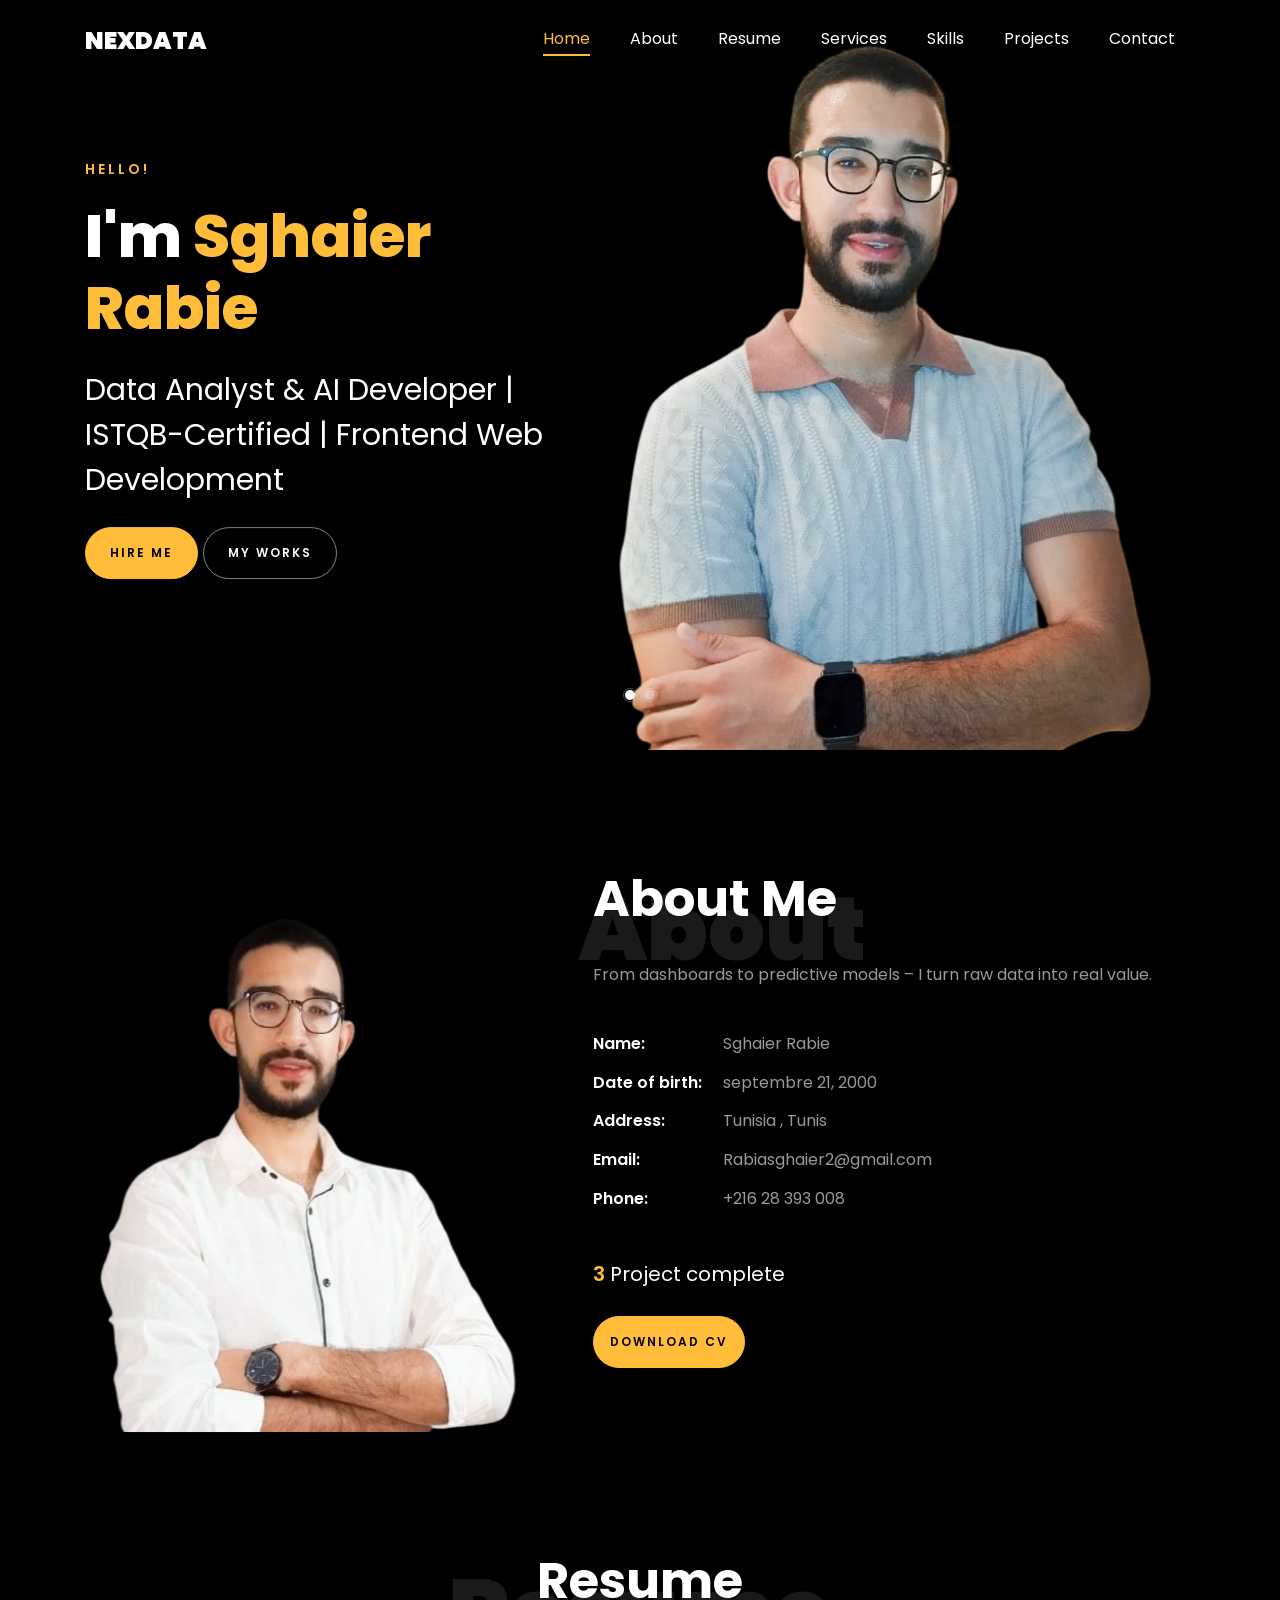
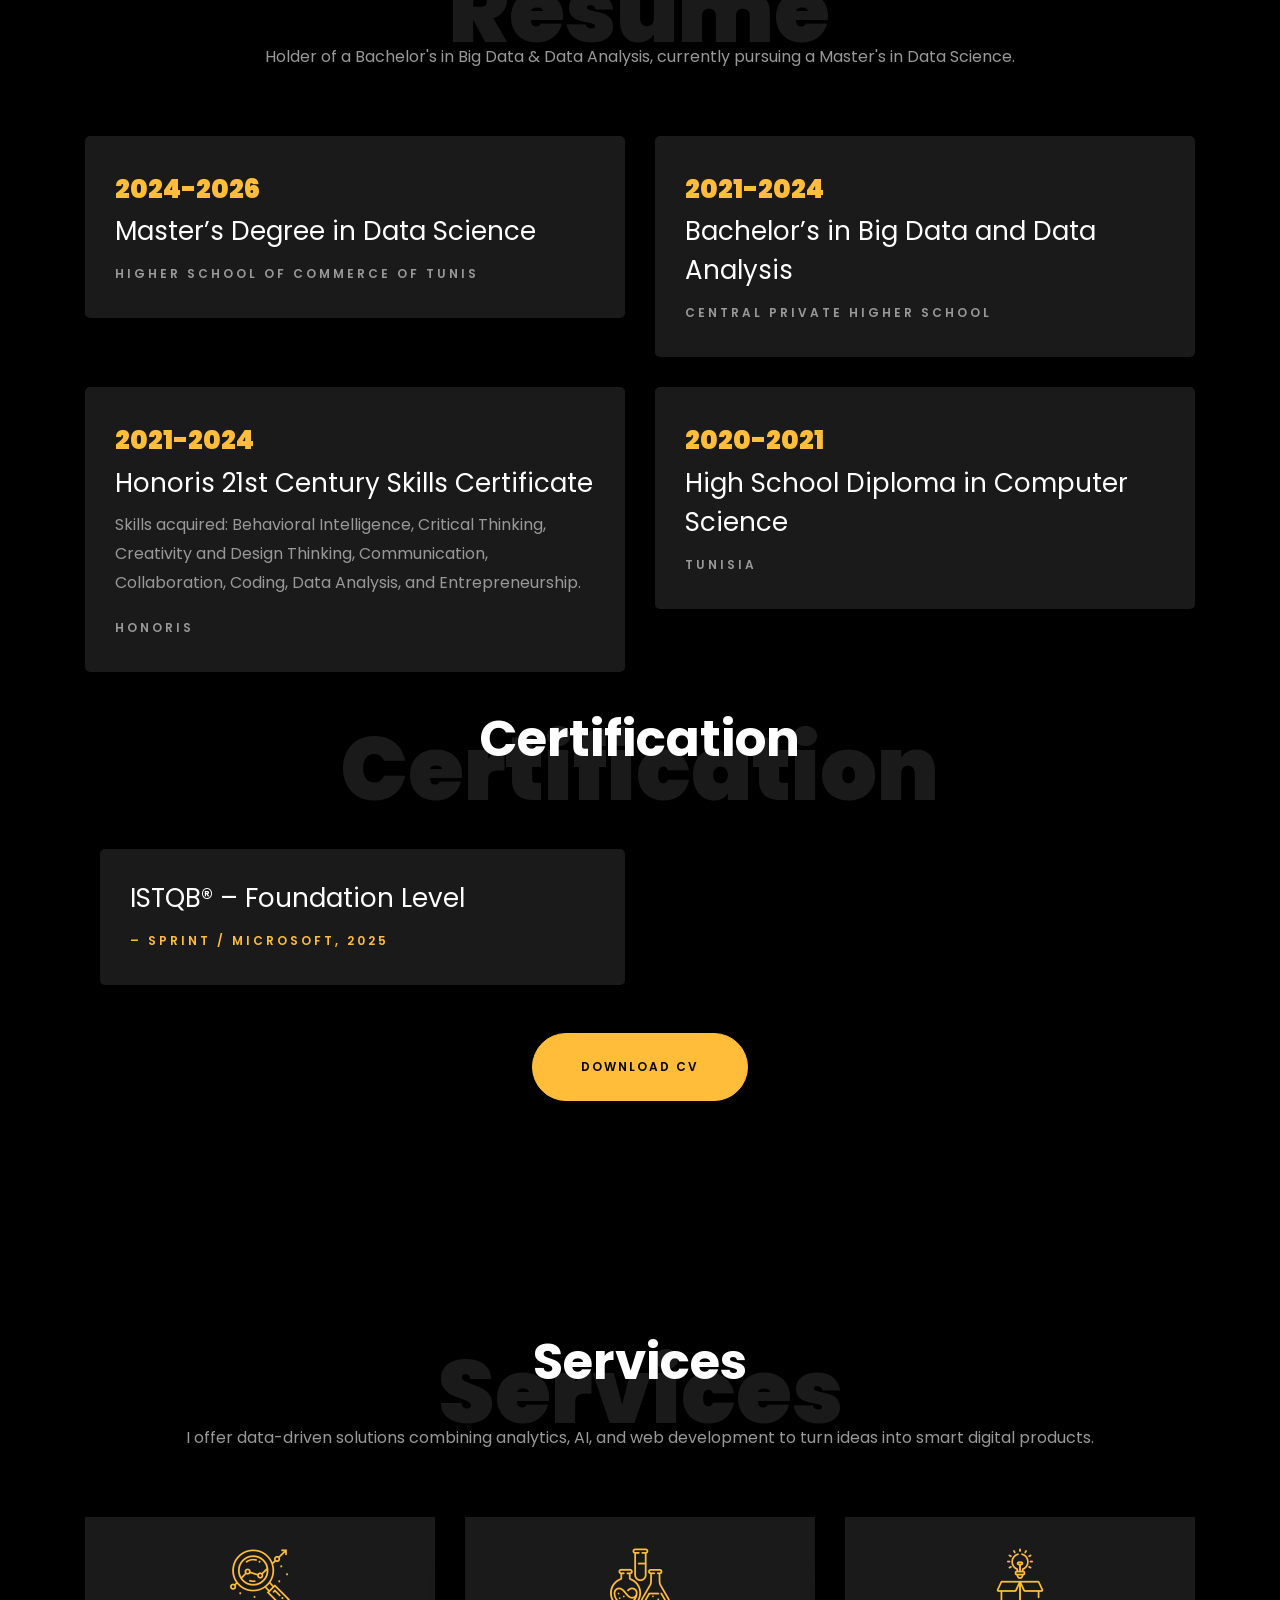
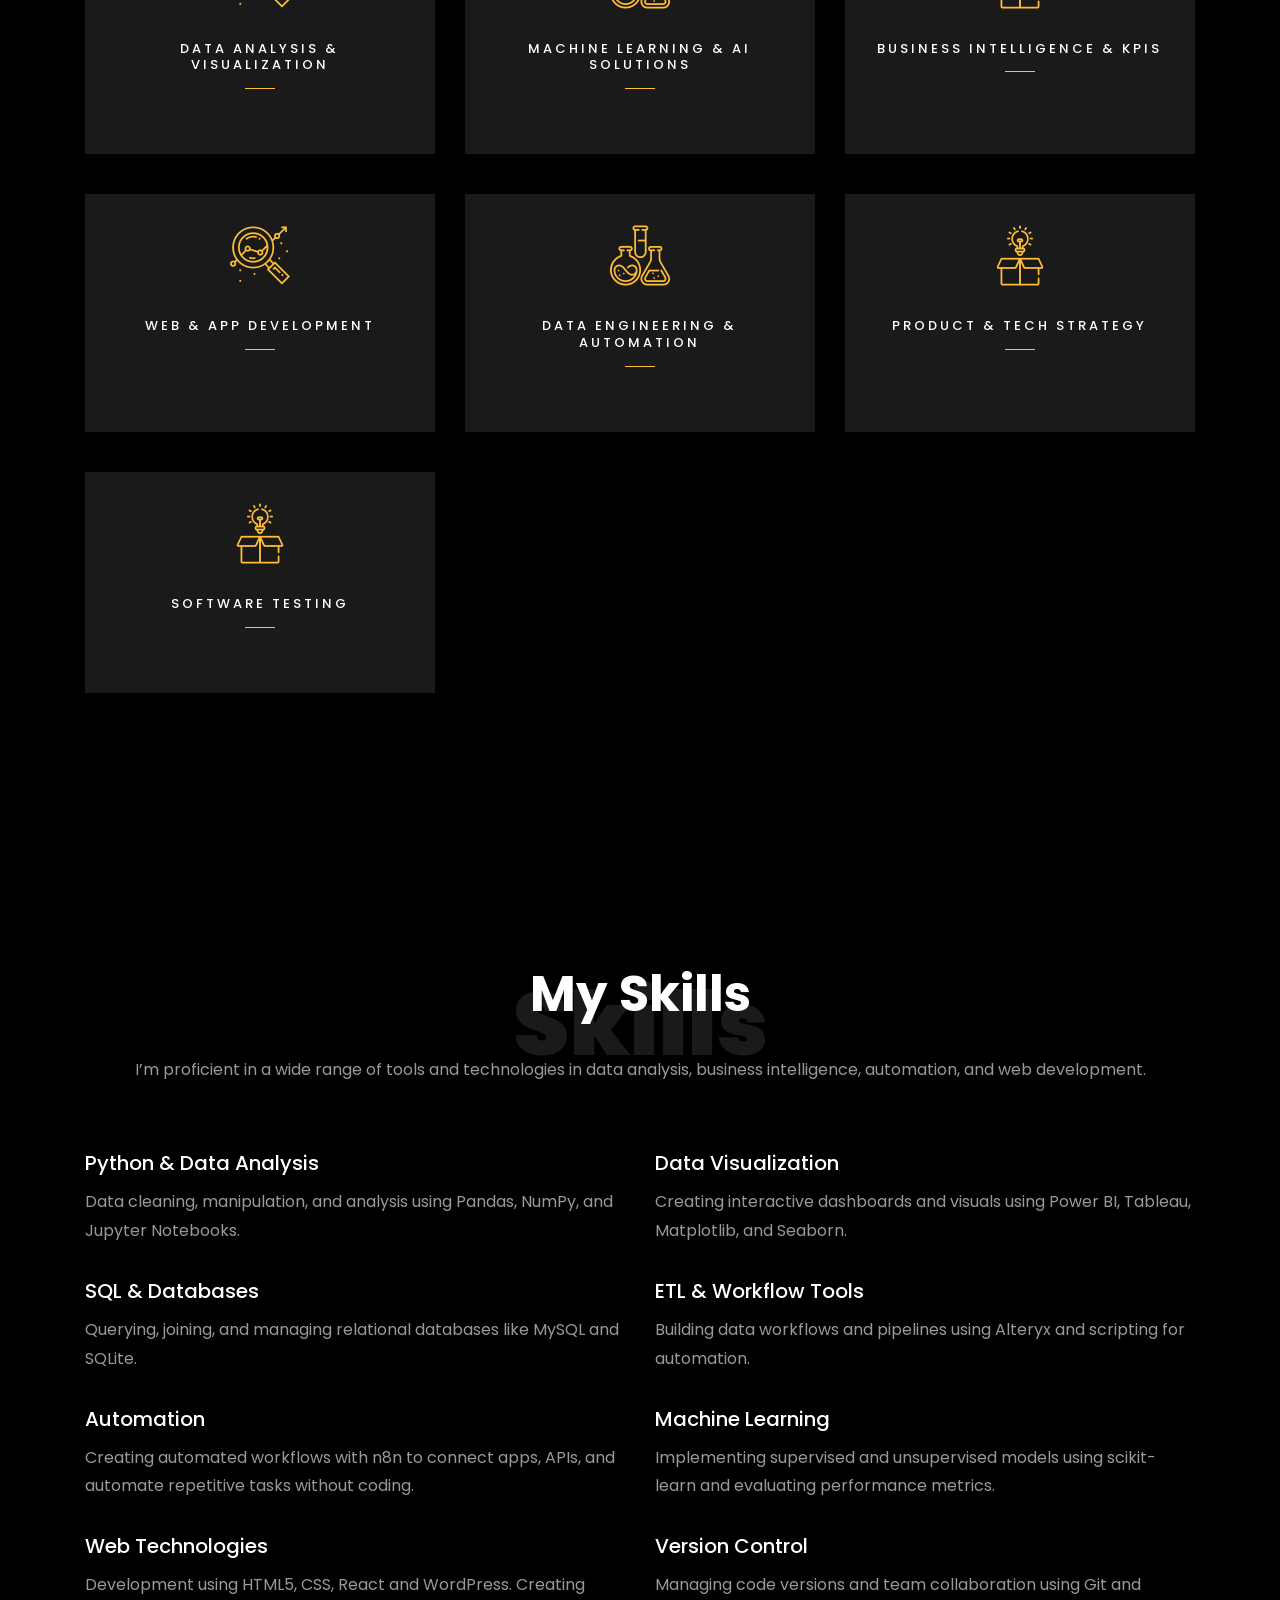
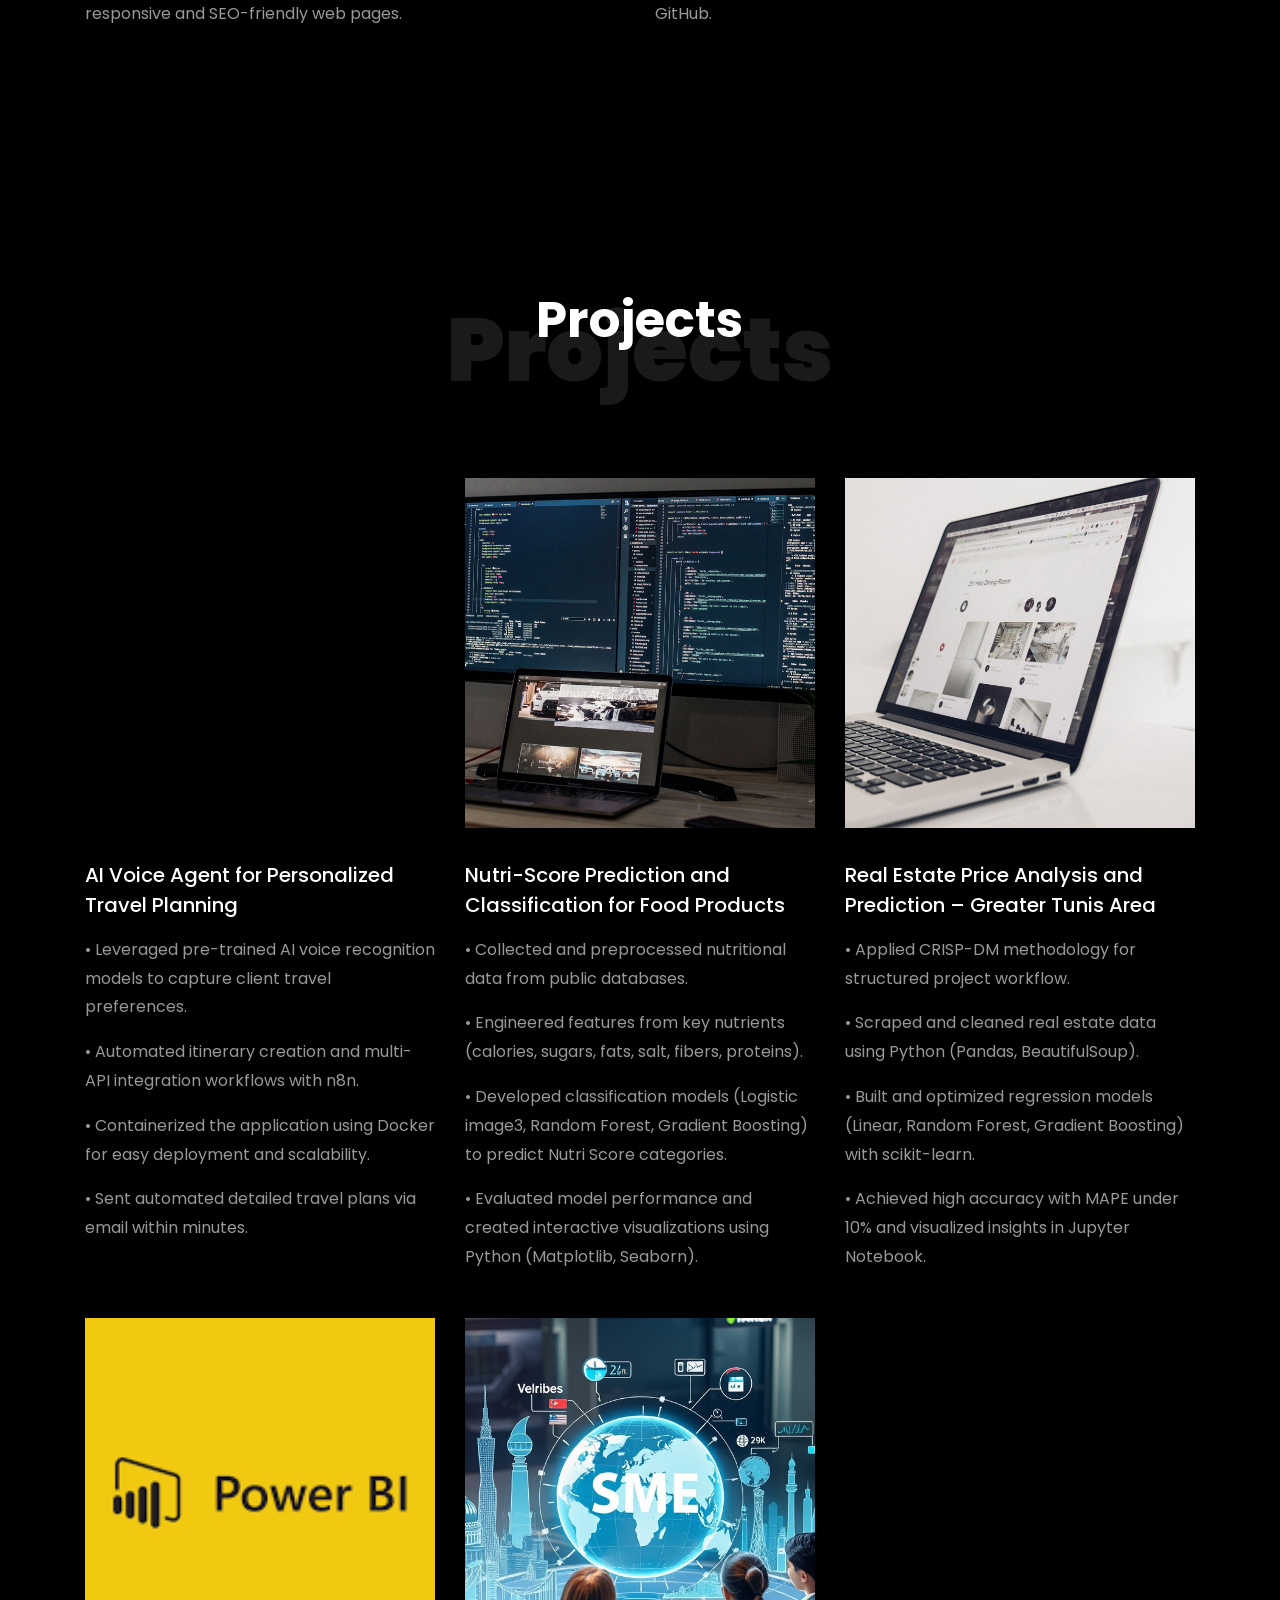
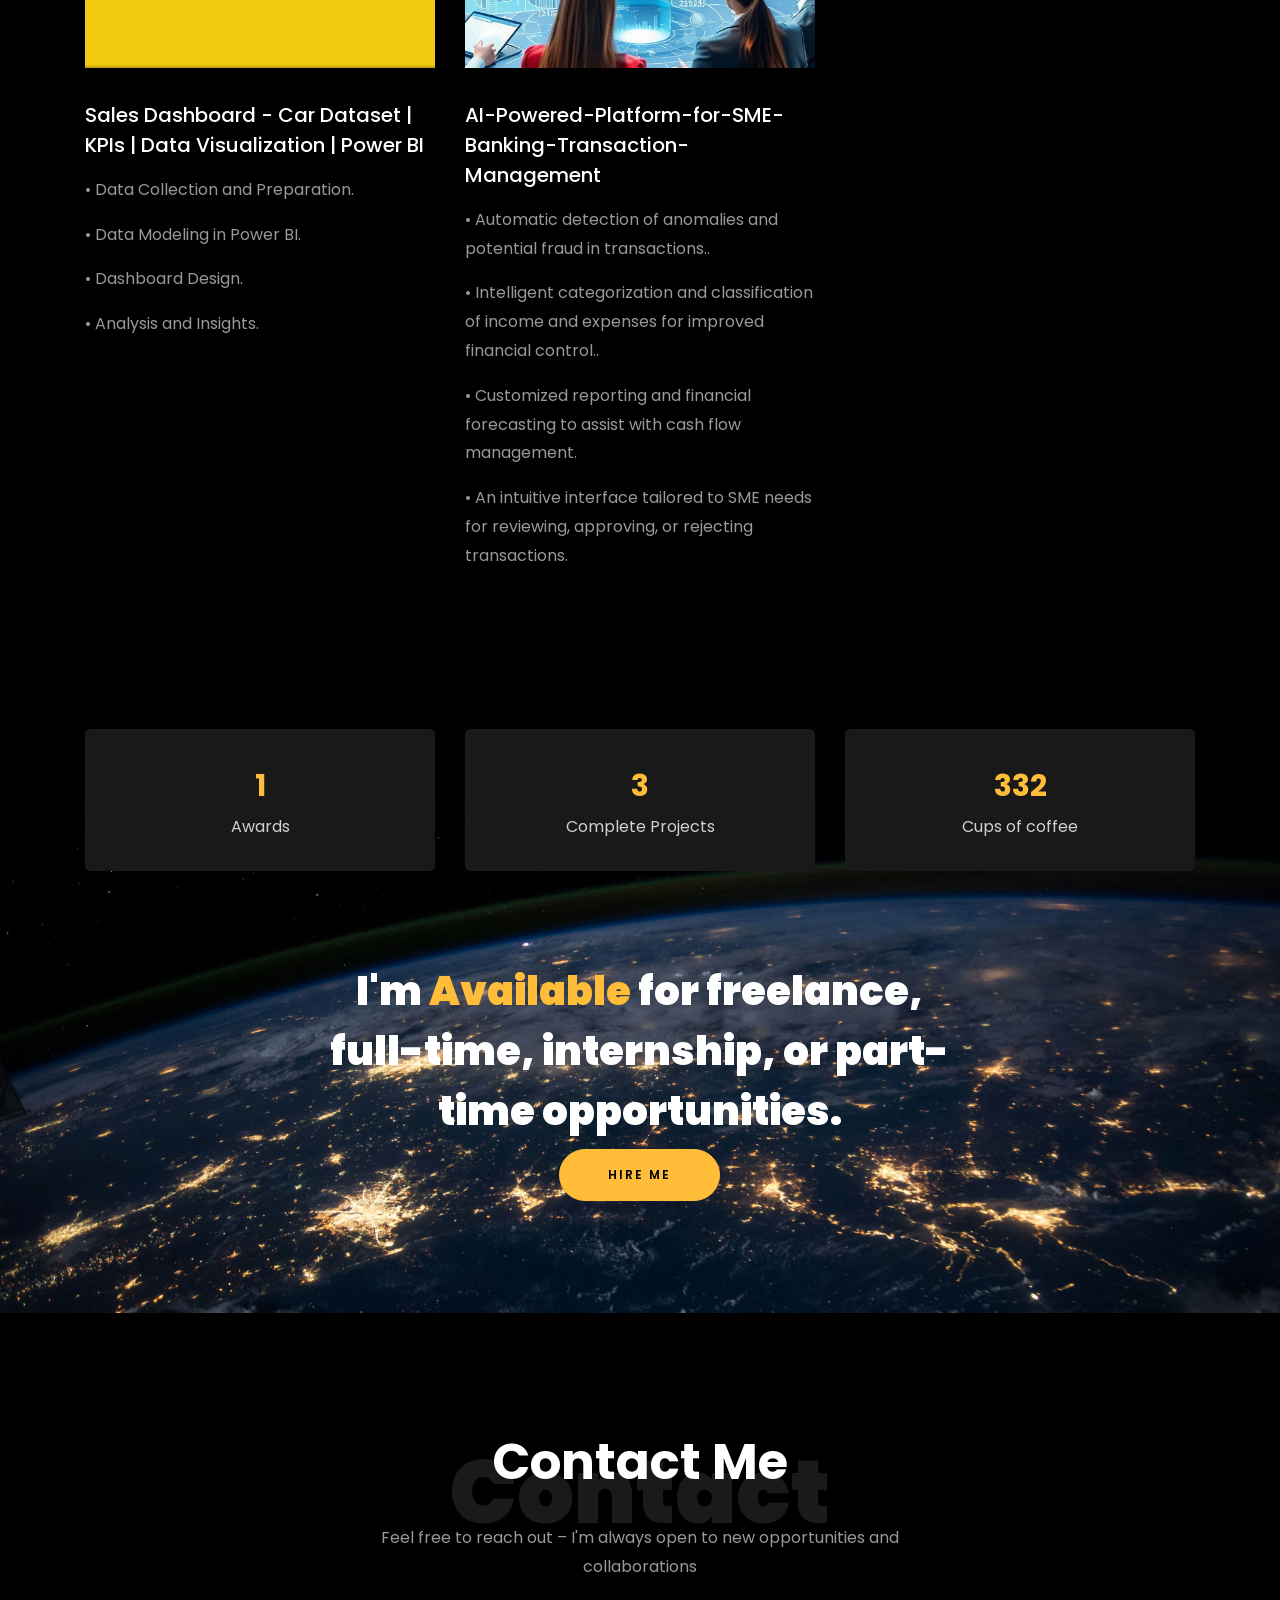
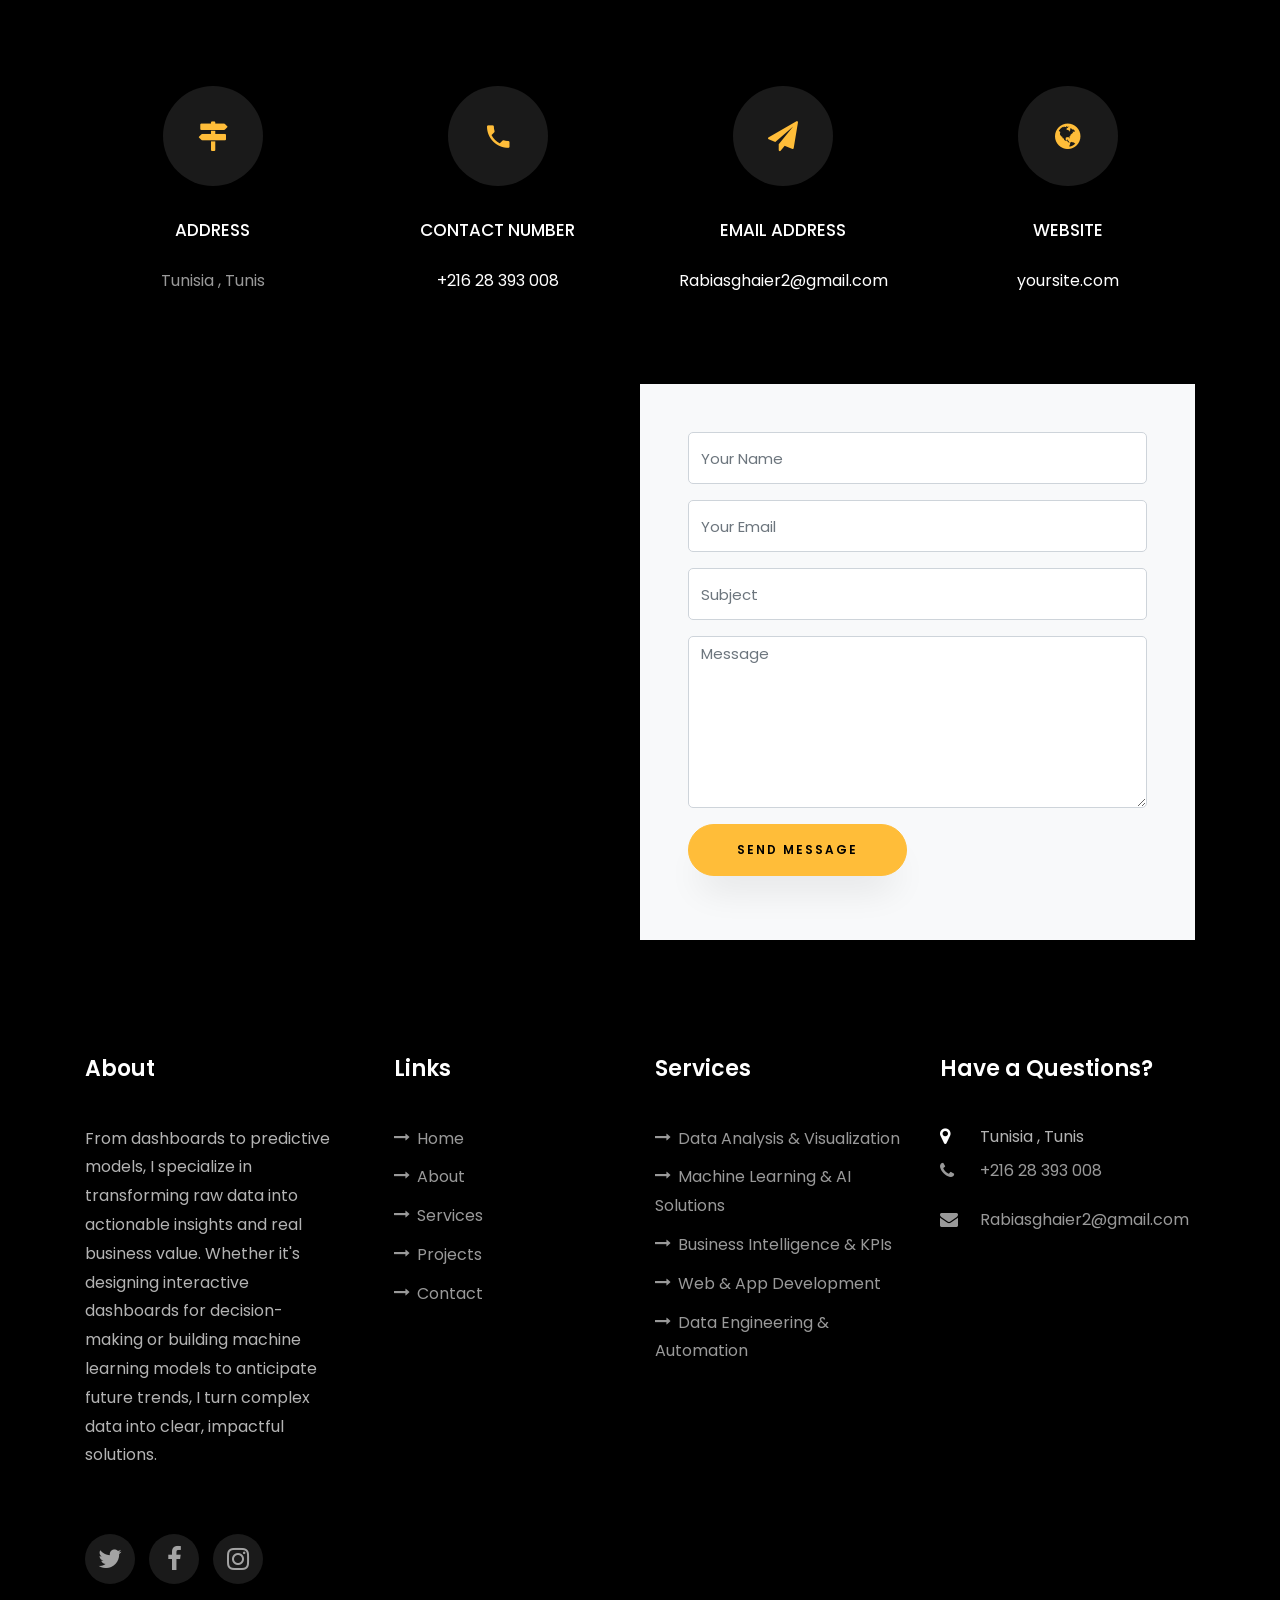
==== index.html @ 9c629053 "Update index.html" ====
<!DOCTYPE html>
<html lang="en">
  <head>
    <title>Rabie sghaier</title>
    <meta charset="utf-8">
    <meta name="viewport" content="width=device-width, initial-scale=1, shrink-to-fit=no">
    
    <link href="https://fonts.googleapis.com/css?family=Poppins:100,200,300,400,500,600,700,800,900" rel="stylesheet">

    <link rel="stylesheet" href="css/open-iconic-bootstrap.min.css">
    <link rel="stylesheet" href="css/animate.css">
    
    <link rel="stylesheet" href="css/owl.carousel.min.css">
    <link rel="stylesheet" href="css/owl.theme.default.min.css">
    <link rel="stylesheet" href="css/magnific-popup.css">

    <link rel="stylesheet" href="css/aos.css">

    <link rel="stylesheet" href="css/ionicons.min.css">
    
    <link rel="stylesheet" href="css/flaticon.css">
    <link rel="stylesheet" href="css/icomoon.css">
    <link rel="stylesheet" href="css/style.css">
  </head>
  <body data-spy="scroll" data-target=".site-navbar-target" data-offset="300">
	  
	  
    <nav class="navbar navbar-expand-lg navbar-dark ftco_navbar ftco-navbar-light site-navbar-target" id="ftco-navbar">
	    <div class="container">
	      <a class="navbar-brand" href="index.html">Nexdata</a>
	      <button class="navbar-toggler js-fh5co-nav-toggle fh5co-nav-toggle" type="button" data-toggle="collapse" data-target="#ftco-nav" aria-controls="ftco-nav" aria-expanded="false" aria-label="Toggle navigation">
	        <span class="oi oi-menu"></span> Menu
	      </button>

	      <div class="collapse navbar-collapse" id="ftco-nav">
	        <ul class="navbar-nav nav ml-auto">
	          <li class="nav-item"><a href="#home-section" class="nav-link"><span>Home</span></a></li>
	          <li class="nav-item"><a href="#about-section" class="nav-link"><span>About</span></a></li>
	          <li class="nav-item"><a href="#resume-section" class="nav-link"><span>Resume</span></a></li>
	          <li class="nav-item"><a href="#services-section" class="nav-link"><span>Services</span></a></li>
	          <li class="nav-item"><a href="#skills-section" class="nav-link"><span>Skills</span></a></li>
	          <li class="nav-item"><a href="#blog-section" class="nav-link"><span>Projects</span></a></li>
	          <li class="nav-item"><a href="#contact-section" class="nav-link"><span>Contact</span></a></li>
	        </ul>
	      </div>
	    </div>
	  </nav>
	  <section id="home-section" class="hero">
		  <div class="home-slider  owl-carousel">
	      <div class="slider-item ">
	      	<div class="overlay"></div>
	        <div class="container">
	          <div class="row d-md-flex no-gutters slider-text align-items-end justify-content-end" data-scrollax-parent="true">
	          	<div class="one-third js-fullheight order-md-last img" style="background-image:url(images/bg_2.png);">
	          		<div class="overlay"></div>
	          	</div>
		          <div class="one-forth d-flex  align-items-center ftco-animate" data-scrollax=" properties: { translateY: '70%' }">
		          	<div class="text">
		          		<span class="subheading">Hello!</span>
			            <h1 class="mb-4 mt-3">I'm <span>Sghaier Rabie</span></h1>
			            <h2 class="mb-4">Data Analyst & AI Developer | ISTQB-Certified | Frontend Web Development  </h2>
			            <p><a href="#" class="btn btn-primary py-3 px-4">Hire me</a> <a href="#" class="btn btn-white btn-outline-white py-3 px-4">My works</a></p>
		            </div>
		          </div>
	        	</div>
	        </div>
	      </div>

	      <div class="slider-item">
	      	<div class="overlay"></div>
	        <div class="container">
	          <div class="row d-flex no-gutters slider-text align-items-end justify-content-end" data-scrollax-parent="true">
	          	<div class="one-third js-fullheight order-md-last img" style="background-image:url(images/bg_2.png);">
	          		<div class="overlay"></div>
	          	</div>
		          <div class="one-forth d-flex align-items-center ftco-animate" data-scrollax=" properties: { translateY: '70%' }">
		          	<div class="text">
		          		<span class="subheading">Hello!</span>
			            <h1 class="mb-4 mt-3">I'm a <span>Data Analyst </span> based in Tunisia</h1>
			            <p><a href="#" class="btn btn-primary py-3 px-4">Hire me</a> <a href="#" class="btn btn-white btn-outline-white py-3 px-4">My works</a></p>
		            </div>
		          </div>
	        	</div>
	        </div>
	      </div>
	    </div>
    </section>

    <section class="ftco-about img ftco-section ftco-no-pb" id="about-section">
    	<div class="container">
    		<div class="row d-flex">
    			<div class="col-md-6 col-lg-5 d-flex">
    				<div class="img-about img d-flex align-items-stretch">
    					<div class="overlay"></div>
	    				<div class="img d-flex align-self-stretch align-items-center" style="background-image:url(images/bg_1.png);">
	    				</div>
    				</div>
    			</div>
    			<div class="col-md-6 col-lg-7 pl-lg-5 pb-5">
    				<div class="row justify-content-start pb-3">
		          <div class="col-md-12 heading-section ftco-animate">
		          	<h1 class="big">About</h1>
		            <h2 class="mb-4">About Me</h2>
		            <p>From dashboards to predictive models – I turn raw data into real value.</p>
		            <ul class="about-info mt-4 px-md-0 px-2">
		            	<li class="d-flex"><span>Name:</span> <span>Sghaier Rabie</span></li>
		            	<li class="d-flex"><span>Date of birth:</span> <span>septembre 21, 2000</span></li>
		            	<li class="d-flex"><span>Address:</span> <span>Tunisia , Tunis</span></li>
		            	<li class="d-flex"><span>Email:</span> <span>Rabiasghaier2@gmail.com</span></li>
		            	<li class="d-flex"><span>Phone: </span> <span>+216 28 393 008</span></li>
		            </ul>
		          </div>
		        </div>
	          <div class="counter-wrap ftco-animate d-flex mt-md-3">
              <div class="text">
              	<p class="mb-4">
	                <span class="number" data-number="6">0</span>
	                <span>Project complete</span>
                </p>
                <p><a href="#" class="btn btn-primary py-3 px-3">Download CV</a></p>
              </div>
	          </div>
	        </div>
        </div>
    	</div>
    </section>

    <section class="ftco-section ftco-no-pb" id="resume-section">
  <div class="container">
    <div class="row justify-content-center pb-5">
      <div class="col-md-10 heading-section text-center ftco-animate">
        <h1 class="big big-2">Resume</h1>
        <h2 class="mb-4">Resume</h2>
        <p>Holder of a Bachelor's in Big Data & Data Analysis, currently pursuing a Master's in Data Science.</p>
      </div>
    </div>

    <!-- Première ligne : Master & Licence -->
    <div class="row">
      <div class="col-md-6">
        <div class="resume-wrap ftco-animate">
          <span class="date">2024-2026</span>
          <h2>Master’s Degree in Data Science</h2>
          <span class="position">Higher School of Commerce of Tunis</span>
        </div>
      </div>
      <div class="col-md-6">
        <div class="resume-wrap ftco-animate">
          <span class="date">2021-2024</span>
          <h2>Bachelor’s in Big Data and Data Analysis</h2>
          <span class="position">Central Private Higher School</span>
        </div>
      </div>
    </div>

    <!-- Deuxième ligne : Honoris & Bac -->
    <div class="row">
      <div class="col-md-6">
        <div class="resume-wrap ftco-animate">
          <span class="date">2021-2024</span>
          <h2>Honoris 21st Century Skills Certificate</h2>
          <p> Skills acquired: Behavioral Intelligence, Critical Thinking, Creativity and Design Thinking, Communication, Collaboration, Coding, Data Analysis, and Entrepreneurship.</p>

          <span class="position">Honoris</span>
        </div>
      </div>
      <div class="col-md-6">
        <div class="resume-wrap ftco-animate">
          <span class="date">2020-2021</span>
          <h2>High School Diploma in Computer Science</h2>
          <span class="position">Tunisia</span>
        </div>
      </div>
    </div>
  </div>
</section>
<div class="container">
    <div class="row justify-content-center pb-5">
      <div class="col-md-10 heading-section text-center ftco-animate">
        <h1 class="big big-2">Certification</h1>
        <h2 class="mb-4">Certification</h2>
      </div>
    </div>
    <div class="col-md-6">
        <a href="https://drive.google.com/file/d/1vAUSZxNEqIROnapIv8BH4Q6tADFcKd_r/view?usp=sharing" target="_blank" class="text-decoration-none">
          <div class="resume-wrap ftco-animate">
            <h2>ISTQB® – Foundation Level</h2>
            <span class="position">– Sprint / Microsoft, 2025</span>
          </div>
        </a>
      </div>
</div>
    		<div class="row justify-content-center mt-5">
    			<div class="col-md-6 text-center ftco-animate">
    				<p><a href="#" class="btn btn-primary py-4 px-5">Download CV</a></p>
    			</div>
    		</div>
    	</div>
    </section>

    <section class="ftco-section" id="services-section">
    	<div class="container">
    		<div class="row justify-content-center py-5 mt-5">
          <div class="col-md-12 heading-section text-center ftco-animate">
          	<h1 class="big big-2">Services</h1>
            <h2 class="mb-4">Services</h2>
            <p>I offer data-driven solutions combining analytics, AI, and web development to turn ideas into smart digital products.</p>
          </div>
        </div>
    		<div class="row">
					<div class="col-md-4 text-center d-flex ftco-animate">
						<a href="#" class="services-1">
							<span class="icon">
								<i class="flaticon-analysis"></i>
							</span>
							<div class="desc">
								<h3 class="mb-5"> Data Analysis & Visualization</h3>
							</div>
						</a>
					</div>
					<div class="col-md-4 text-center d-flex ftco-animate">
						<a href="#" class="services-1">
							<span class="icon">
								<i class="flaticon-flasks"></i>
							</span>
							<div class="desc">
								<h3 class="mb-5">Machine Learning & AI Solutions</h3>
							</div>
						</a>
					</div>
					<div class="col-md-4 text-center d-flex ftco-animate">
						<a href="#" class="services-1">
							<span class="icon">
								<i class="flaticon-ideas"></i>
							</span>
							<div class="desc">
								<h3 class="mb-5">Business Intelligence & KPIs</h3>
							</div>
						</a>
					</div>

					<div class="col-md-4 text-center d-flex ftco-animate">
						<a href="#" class="services-1">
							<span class="icon">
								<i class="flaticon-analysis"></i>
							</span>
							<div class="desc">
								<h3 class="mb-5">Web & App Development</h3>
							</div>
						</a>
					</div>
					<div class="col-md-4 text-center d-flex ftco-animate">
						<a href="#" class="services-1">
							<span class="icon">
								<i class="flaticon-flasks"></i>
							</span>
							<div class="desc">
								<h3 class="mb-5"> Data Engineering & Automation</h3>
							</div>
						</a>
					</div>
					<div class="col-md-4 text-center d-flex ftco-animate">
						<a href="#" class="services-1">
							<span class="icon">
								<i class="flaticon-ideas"></i>
							</span>
							<div class="desc">
								<h3 class="mb-5">Product & Tech Strategy</h3>
							</div>
						</a>
					</div>
				<div class="col-md-4 text-center d-flex ftco-animate">
						<a href="#" class="services-1">
							<span class="icon">
								<i class="flaticon-ideas"></i>
							</span>
							<div class="desc">
								<h3 class="mb-5">software testing</h3>
							</div>
						</a>
					</div>
				
				</div>
    	</div>
    </section>

		
<section class="ftco-section" id="skills-section">
  <div class="container">
    <div class="row justify-content-center pb-5">
      <div class="col-md-12 heading-section text-center ftco-animate">
        <h1 class="big big-2">Skills</h1>
        <h2 class="mb-4">My Skills</h2>
        <p>I’m proficient in a wide range of tools and technologies in data analysis, business intelligence, automation, and web development.</p>
      </div>
    </div>
    <div class="row">
      <div class="col-md-6 animate-box">
        <div class="progress-wrap ftco-animate">
          <h3>Python & Data Analysis</h3>
          <p>Data cleaning, manipulation, and analysis using Pandas, NumPy, and Jupyter Notebooks.</p>
        </div>
      </div>
      <div class="col-md-6 animate-box">
        <div class="progress-wrap ftco-animate">
          <h3>Data Visualization</h3>
          <p>Creating interactive dashboards and visuals using Power BI, Tableau, Matplotlib, and Seaborn.</p>
        </div>
      </div>
      <div class="col-md-6 animate-box">
        <div class="progress-wrap ftco-animate">
          <h3>SQL & Databases</h3>
          <p>Querying, joining, and managing relational databases like MySQL and SQLite.</p>
        </div>
      </div>
      <div class="col-md-6 animate-box">
        <div class="progress-wrap ftco-animate">
          <h3>ETL & Workflow Tools</h3>
          <p>Building data workflows and pipelines using Alteryx and scripting for automation.</p>
        </div>
      </div>
      <div class="col-md-6 animate-box">
        <div class="progress-wrap ftco-animate">
          <h3>Automation</h3>
          <p>Creating automated workflows with n8n to connect apps, APIs, and automate repetitive tasks without coding.</p>
        </div>
      </div>
      <div class="col-md-6 animate-box">
        <div class="progress-wrap ftco-animate">
          <h3>Machine Learning</h3>
          <p>Implementing supervised and unsupervised models using scikit-learn and evaluating performance metrics.</p>
        </div>
      </div>
      <div class="col-md-6 animate-box">
        <div class="progress-wrap ftco-animate">
          <h3>Web Technologies</h3>
          <p>Development using HTML5, CSS, React and WordPress. Creating responsive and SEO-friendly web pages.</p>
        </div>
      </div>
      <div class="col-md-6 animate-box">
        <div class="progress-wrap ftco-animate">
          <h3>Version Control</h3>
          <p>Managing code versions and team collaboration using Git and GitHub.</p>
        </div>
      </div>
	 
    </div>
  </div>
</section>


    <section class="ftco-section" id="blog-section">
      <div class="container">
        <div class="row justify-content-center mb-5 pb-5">
          <div class="col-md-7 heading-section text-center ftco-animate">
            <h1 class="big big-2">Projects</h1>
            <h2 class="mb-4"> Projects</h2>
           
          </div>
        </div>
        <div class="row d-flex">
          <div class="col-md-4 d-flex ftco-animate">
          	<div class="blog-entry justify-content-end">
              <a href="single.html" class="block-20" style="background-image: url('images/image_3.jpg');">
              </a>
              <div class="text mt-3 float-right d-block">
              	<div class="d-flex align-items-center mb-3 meta">
	                <p class="mb-0">
	                	
	                </p>
                </div>
                <h3 class="heading"><a href="single.html"> AI Voice Agent for Personalized Travel Planning</a></h3>
                <p>• Leveraged pre-trained AI voice recognition models to capture client travel preferences.</p>
                <p>• Automated itinerary creation and multi-API integration workflows with n8n.</p>
                <p>• Containerized the application using Docker for easy deployment and scalability.</p>
                <p>• Sent automated detailed travel plans via email within minutes. </p>
              </div>
            </div>
          </div>
          <div class="col-md-4 d-flex ftco-animate">
          	<div class="blog-entry justify-content-end">
              <a href="single.html" class="block-20" style="background-image: url('images/image_1.jpg');">
              </a>
              <div class="text mt-3 float-right d-block">
              	<div class="d-flex align-items-center mb-3 meta">
	                <p class="mb-0">
	                	
	                </p>
                </div>
                <h3 class="heading"><a href="single1.html"> Nutri-Score Prediction and Classification for Food Products</a></h3>
                <p> • Collected and preprocessed nutritional data from public databases.</p>
                <p> • Engineered features from key nutrients (calories, sugars, fats, salt, fibers, proteins).</p>
                <p> • Developed classification models (Logistic image3, Random Forest, Gradient Boosting) to predict Nutri Score categories.</p>
                <p> • Evaluated model performance and created interactive visualizations using Python (Matplotlib, Seaborn).</p>

              </div>
            </div>
          </div>
          <div class="col-md-4 d-flex ftco-animate">
          	<div class="blog-entry">
              <a href="single.html" class="block-20" style="background-image: url('images/image_2.jpg');">
              </a>
              <div class="text mt-3 float-right d-block">
              	<div class="d-flex align-items-center mb-3 meta">
	                <p class="mb-0">
	                	
	                </p>
                </div>
                <h3 class="heading"><a href="single2.html">Real Estate Price Analysis and Prediction – Greater Tunis Area</a></h3>
                <p>• Applied CRISP-DM methodology for structured project workflow.</p>
                <p>• Scraped and cleaned real estate data using Python (Pandas, BeautifulSoup).</p>
                <p>• Built and optimized regression models (Linear, Random Forest, Gradient Boosting) with scikit-learn.</p>
                <p>• Achieved high accuracy with MAPE under 10% and visualized insights in Jupyter Notebook.</p>


              </div>
            </div>
          </div>
           <div class="col-md-4 d-flex ftco-animate">
          	<div class="blog-entry">
              <a href="single.html" class="block-20" style="background-image: url('images/powerbi.png');">
              </a>
              <div class="text mt-3 float-right d-block">
              	<div class="d-flex align-items-center mb-3 meta">
	                <p class="mb-0">
	                	
	                </p>
                </div>
                <h3 class="heading"><a href="single3.html">Sales Dashboard - Car Dataset | KPIs | Data Visualization | Power BI</a></h3>
                <p>• Data Collection and Preparation.</p>
                <p>• Data Modeling in Power BI.</p>
                <p>• Dashboard Design.</p>
                <p>• Analysis and Insights.</p>



              </div>
            </div>
          </div>
          <div class="col-md-4 d-flex ftco-animate">
          	<div class="blog-entry justify-content-end">
              <a href="single.html" class="block-20" style="background-image: url('images/pme.jpg');">
              </a>
              <div class="text mt-3 float-right d-block">
              	<div class="d-flex align-items-center mb-3 meta">
	                <p class="mb-0">
	                	
	                </p>
                </div>
                <h3 class="heading"><a href="single4.html">AI-Powered-Platform-for-SME-Banking-Transaction-Management</a></h3>
                <p> • Automatic detection of anomalies and potential fraud in transactions..</p>
                <p> • Intelligent categorization and classification of income and expenses for improved financial control..</p>
                <p> • Customized reporting and financial forecasting to assist with cash flow management.</p>
                <p> • An intuitive interface tailored to SME needs for reviewing, approving, or rejecting transactions.</p>

              </div>
            </div>
          </div>
        </div>
      </div>
    </section>

    <section class="ftco-section ftco-no-pt ftco-no-pb ftco-counter img" id="section-counter">
    	<div class="container">
				<div class="row d-md-flex align-items-center">
          <div class="col-md d-flex justify-content-center counter-wrap ftco-animate">
            <div class="block-18">
              <div class="text">
                <strong class="number" data-number="2"></strong>
                <span>Awards</span>
              </div>
            </div>
          </div>
          <div class="col-md d-flex justify-content-center counter-wrap ftco-animate">
            <div class="block-18">
              <div class="text">
                <strong class="number" data-number="6">0</strong>
                <span>Complete Projects</span>
              </div>
            </div>
          </div>
           <div class="col-md d-flex justify-content-center counter-wrap ftco-animate">
            <div class="block-18">
              <div class="text">
                <strong class="number" data-number="500">0</strong>
                <span>Cups of coffee</span>
              </div>
            </div>
          </div>
        </div>
      </div>
    </section>

    <section class="ftco-section ftco-hireme img margin-top" style="background-image: url(images/bg_1.jpg)">
			<div class="container">
				<div class="row justify-content-center">
					<div class="col-md-7 ftco-animate text-center">
						<h2>I'm <span>Available</span> for freelance, full-time, internship, or part-time opportunities.</h2>
						<p class="mb-0"><a href="#" class="btn btn-primary py-3 px-5">Hire me</a></p>
					</div>
				</div>
			</div>
		</section>

    <section class="ftco-section contact-section ftco-no-pb" id="contact-section">
      <div class="container">
      	<div class="row justify-content-center mb-5 pb-3">
          <div class="col-md-7 heading-section text-center ftco-animate">
            <h1 class="big big-2">Contact</h1>
            <h2 class="mb-4">Contact Me</h2>
            <p>Feel free to reach out – I'm always open to new opportunities and collaborations</p>
          </div>
        </div>

        <div class="row d-flex contact-info mb-5">
          <div class="col-md-6 col-lg-3 d-flex ftco-animate">
          	<div class="align-self-stretch box p-4 text-center">
          		<div class="icon d-flex align-items-center justify-content-center">
          			<span class="icon-map-signs"></span>
          		</div>
          		<h3 class="mb-4">Address</h3>
	            <p>Tunisia , Tunis</p>
	          </div>
          </div>
          <div class="col-md-6 col-lg-3 d-flex ftco-animate">
          	<div class="align-self-stretch box p-4 text-center">
          		<div class="icon d-flex align-items-center justify-content-center">
          			<span class="icon-phone2"></span>
          		</div>
          		<h3 class="mb-4">Contact Number</h3>
	            <p><a href="tel://1234567920">+216 28 393 008</a></p>
	          </div>
          </div>
          <div class="col-md-6 col-lg-3 d-flex ftco-animate">
          	<div class="align-self-stretch box p-4 text-center">
          		<div class="icon d-flex align-items-center justify-content-center">
          			<span class="icon-paper-plane"></span>
          		</div>
          		<h3 class="mb-4">Email Address</h3>
	            <p><a href="mailto:info@yoursite.com">Rabiasghaier2@gmail.com</a></p>
	          </div>
          </div>
          <div class="col-md-6 col-lg-3 d-flex ftco-animate">
          	<div class="align-self-stretch box p-4 text-center">
          		<div class="icon d-flex align-items-center justify-content-center">
          			<span class="icon-globe"></span>
          		</div>
          		<h3 class="mb-4">Website</h3>
	            <p><a href="#">yoursite.com</a></p>
	          </div>
          </div>
        </div>

        <div class="row no-gutters block-9">
          <div class="col-md-6 order-md-last d-flex">
            <form action="#" class="bg-light p-4 p-md-5 contact-form">
              <div class="form-group">
                <input type="text" class="form-control" placeholder="Your Name">
              </div>
              <div class="form-group">
                <input type="text" class="form-control" placeholder="Your Email">
              </div>
              <div class="form-group">
                <input type="text" class="form-control" placeholder="Subject">
              </div>
              <div class="form-group">
                <textarea name="" id="" cols="30" rows="7" class="form-control" placeholder="Message"></textarea>
              </div>
              <div class="form-group">
                <input type="submit" value="Send Message" class="btn btn-primary py-3 px-5">
              </div>
            </form>
          
          </div>

          <div class="col-md-6 d-flex">
          	<div class="img" style="background-image: url(images/about.jpg);"></div>
          </div>
        </div>
      </div>
    </section>
		

    <footer class="ftco-footer ftco-section">
      <div class="container">
        <div class="row mb-5">
          <div class="col-md">
            <div class="ftco-footer-widget mb-4">
              <h2 class="ftco-heading-2">About</h2>
              <p>From dashboards to predictive models, I specialize in transforming raw data into actionable insights and real business value. Whether it's designing interactive dashboards for decision-making or building machine learning models to anticipate future trends, I turn complex data into clear, impactful solutions.</p>
              <ul class="ftco-footer-social list-unstyled float-md-left float-lft mt-5">
                <li class="ftco-animate"><a href="#"><span class="icon-twitter"></span></a></li>
                <li class="ftco-animate"><a href="#"><span class="icon-facebook"></span></a></li>
                <li class="ftco-animate"><a href="#"><span class="icon-instagram"></span></a></li>
              </ul>
            </div>
          </div>
          <div class="col-md">
            <div class="ftco-footer-widget mb-4 ml-md-4">
              <h2 class="ftco-heading-2">Links</h2>
              <ul class="list-unstyled">
                <li><a href="#"><span class="icon-long-arrow-right mr-2"></span>Home</a></li>
                <li><a href="#"><span class="icon-long-arrow-right mr-2"></span>About</a></li>
                <li><a href="#"><span class="icon-long-arrow-right mr-2"></span>Services</a></li>
                <li><a href="#"><span class="icon-long-arrow-right mr-2"></span>Projects</a></li>
                <li><a href="#"><span class="icon-long-arrow-right mr-2"></span>Contact</a></li>
              </ul>
            </div>
          </div>
          <div class="col-md">
             <div class="ftco-footer-widget mb-4">
              <h2 class="ftco-heading-2">Services</h2>
              <ul class="list-unstyled">
                <li><a href="#"><span class="icon-long-arrow-right mr-2"></span>Data Analysis & Visualization</a></li>
                <li><a href="#"><span class="icon-long-arrow-right mr-2"></span>Machine Learning & AI Solutions</a></li>
                <li><a href="#"><span class="icon-long-arrow-right mr-2"></span>Business Intelligence & KPIs</a></li>
                <li><a href="#"><span class="icon-long-arrow-right mr-2"></span>Web & App Development</a></li>
                <li><a href="#"><span class="icon-long-arrow-right mr-2"></span>Data Engineering & Automation</a></li>
              </ul>
            </div>
          </div>
          <div class="col-md">
            <div class="ftco-footer-widget mb-4">
            	<h2 class="ftco-heading-2">Have a Questions?</h2>
            	<div class="block-23 mb-3">
	              <ul>
	                <li><span class="icon icon-map-marker"></span><span class="text">Tunisia , Tunis</span></li>
	                <li><a href="#"><span class="icon icon-phone"></span><span class="text">+216 28 393 008</span></a></li>
	                <li><a href="#"><span class="icon icon-envelope"></span><span class="text">Rabiasghaier2@gmail.com</span></a></li>
	              </ul>
	            </div>
            </div>
          </div>
        </div>
        <div class="row">
          <div class="col-md-12 text-center">

            
          </div>
        </div>
      </div>
    </footer>
    
  

  <!-- loader -->
  <div id="ftco-loader" class="show fullscreen"><svg class="circular" width="48px" height="48px"><circle class="path-bg" cx="24" cy="24" r="22" fill="none" stroke-width="4" stroke="#eeeeee"/><circle class="path" cx="24" cy="24" r="22" fill="none" stroke-width="4" stroke-miterlimit="10" stroke="#F96D00"/></svg></div>


  <script src="js/jquery.min.js"></script>
  <script src="js/jquery-migrate-3.0.1.min.js"></script>
  <script src="js/popper.min.js"></script>
  <script src="js/bootstrap.min.js"></script>
  <script src="js/jquery.easing.1.3.js"></script>
  <script src="js/jquery.waypoints.min.js"></script>
  <script src="js/jquery.stellar.min.js"></script>
  <script src="js/owl.carousel.min.js"></script>
  <script src="js/jquery.magnific-popup.min.js"></script>
  <script src="js/aos.js"></script>
  <script src="js/jquery.animateNumber.min.js"></script>
  <script src="js/scrollax.min.js"></script>
  
  <script src="js/main.js"></script>
    
  </body>
</html>
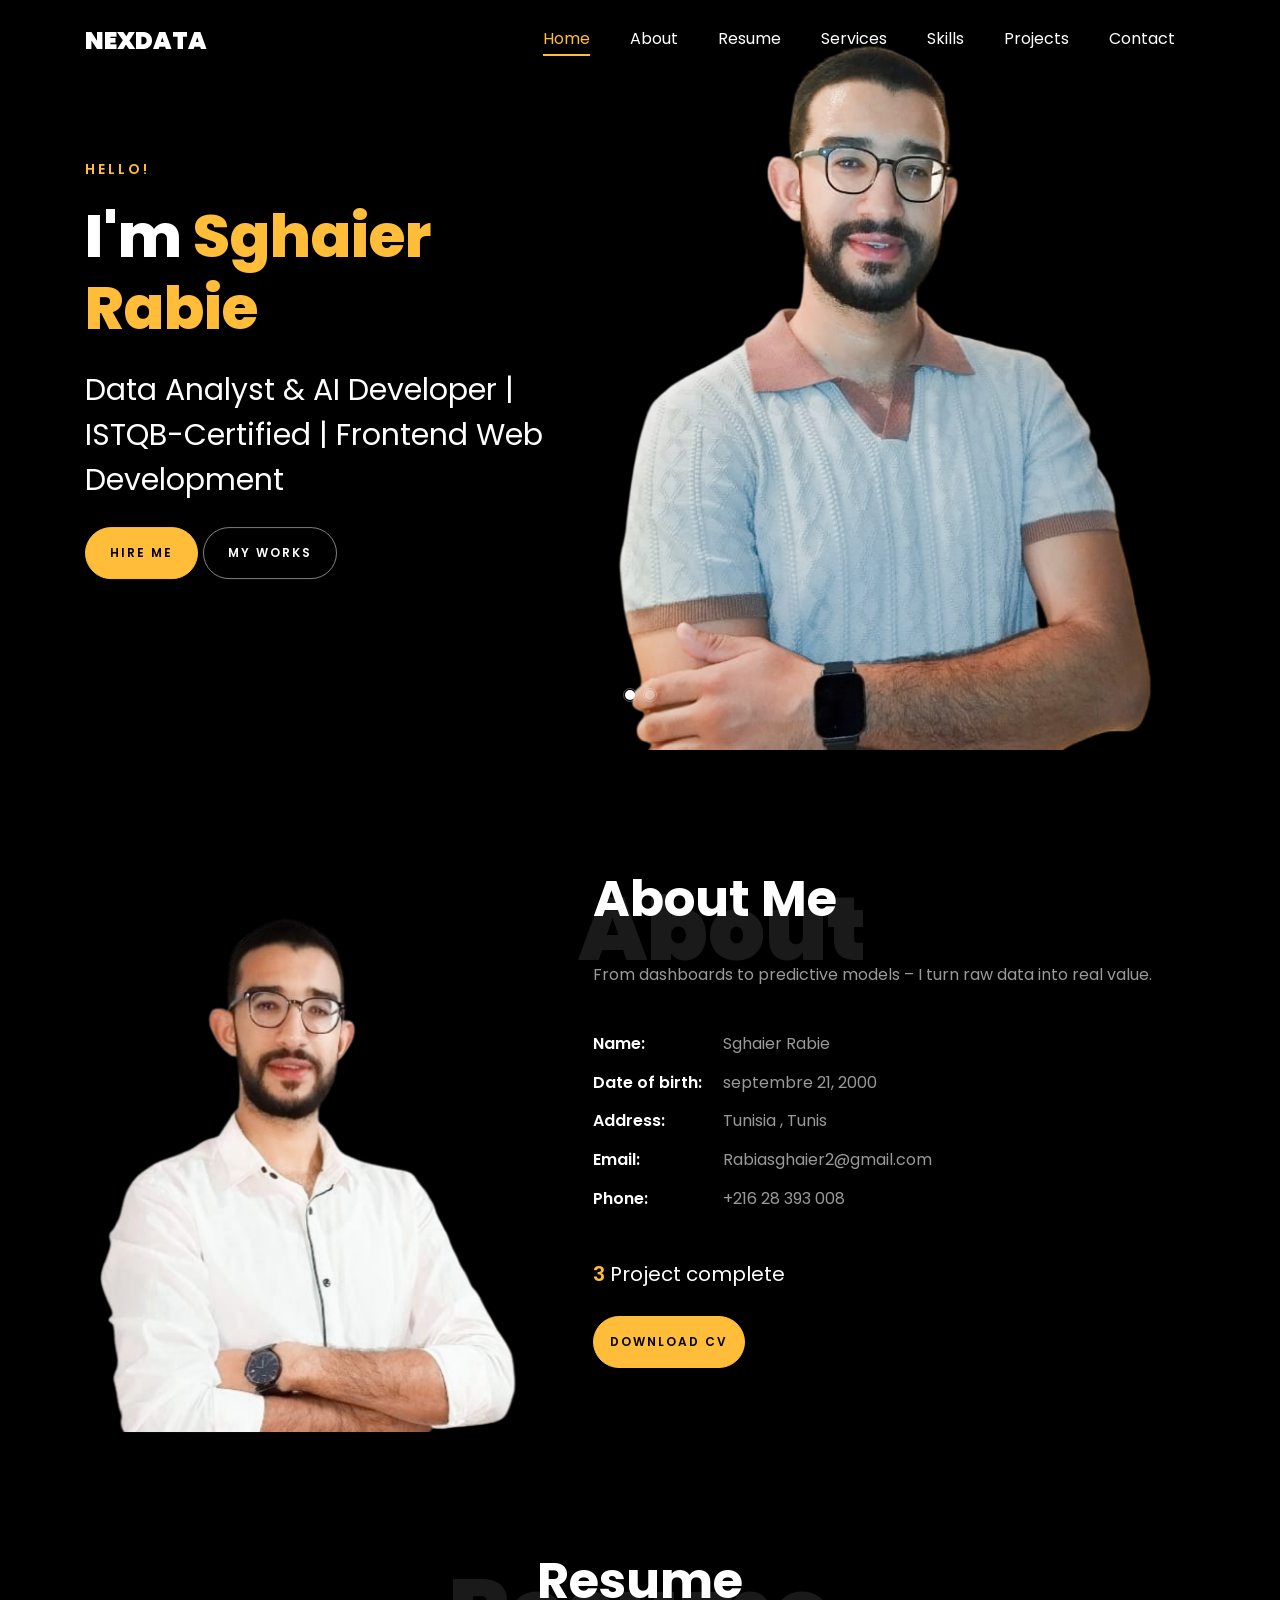
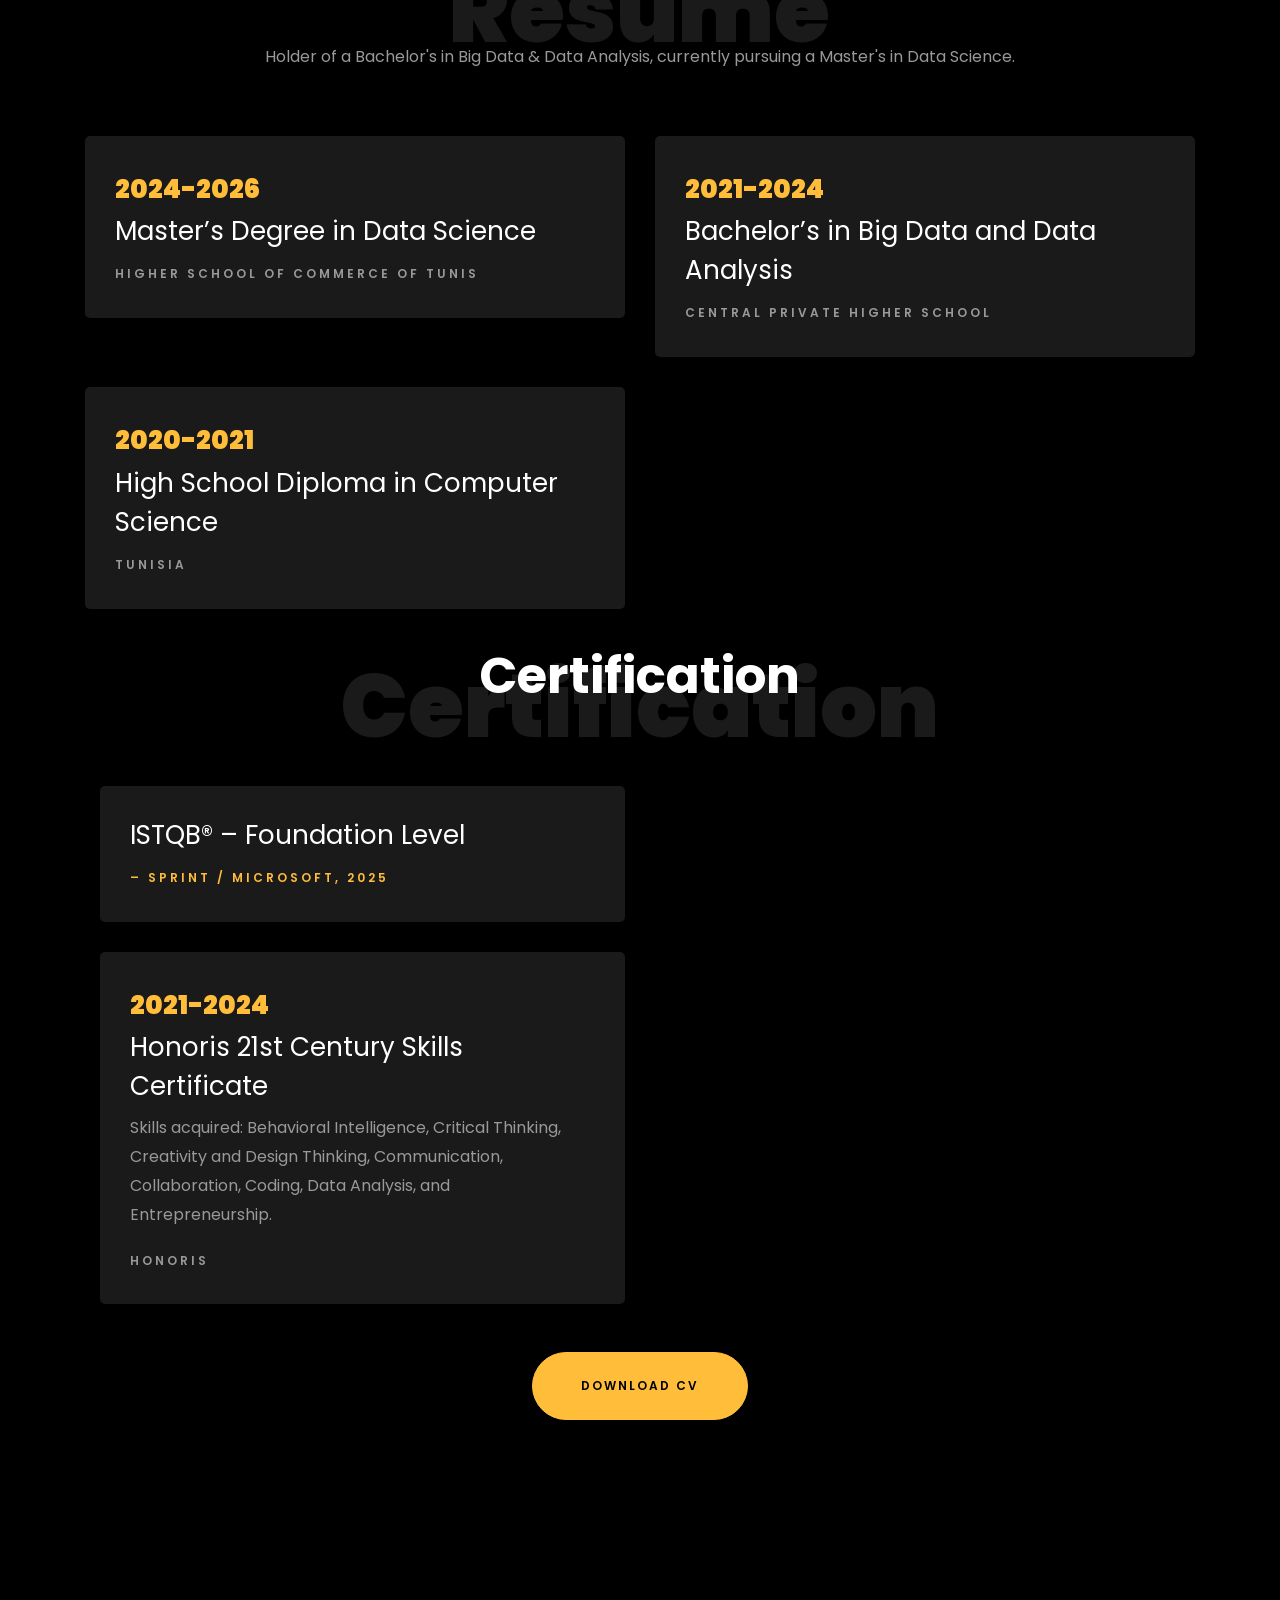
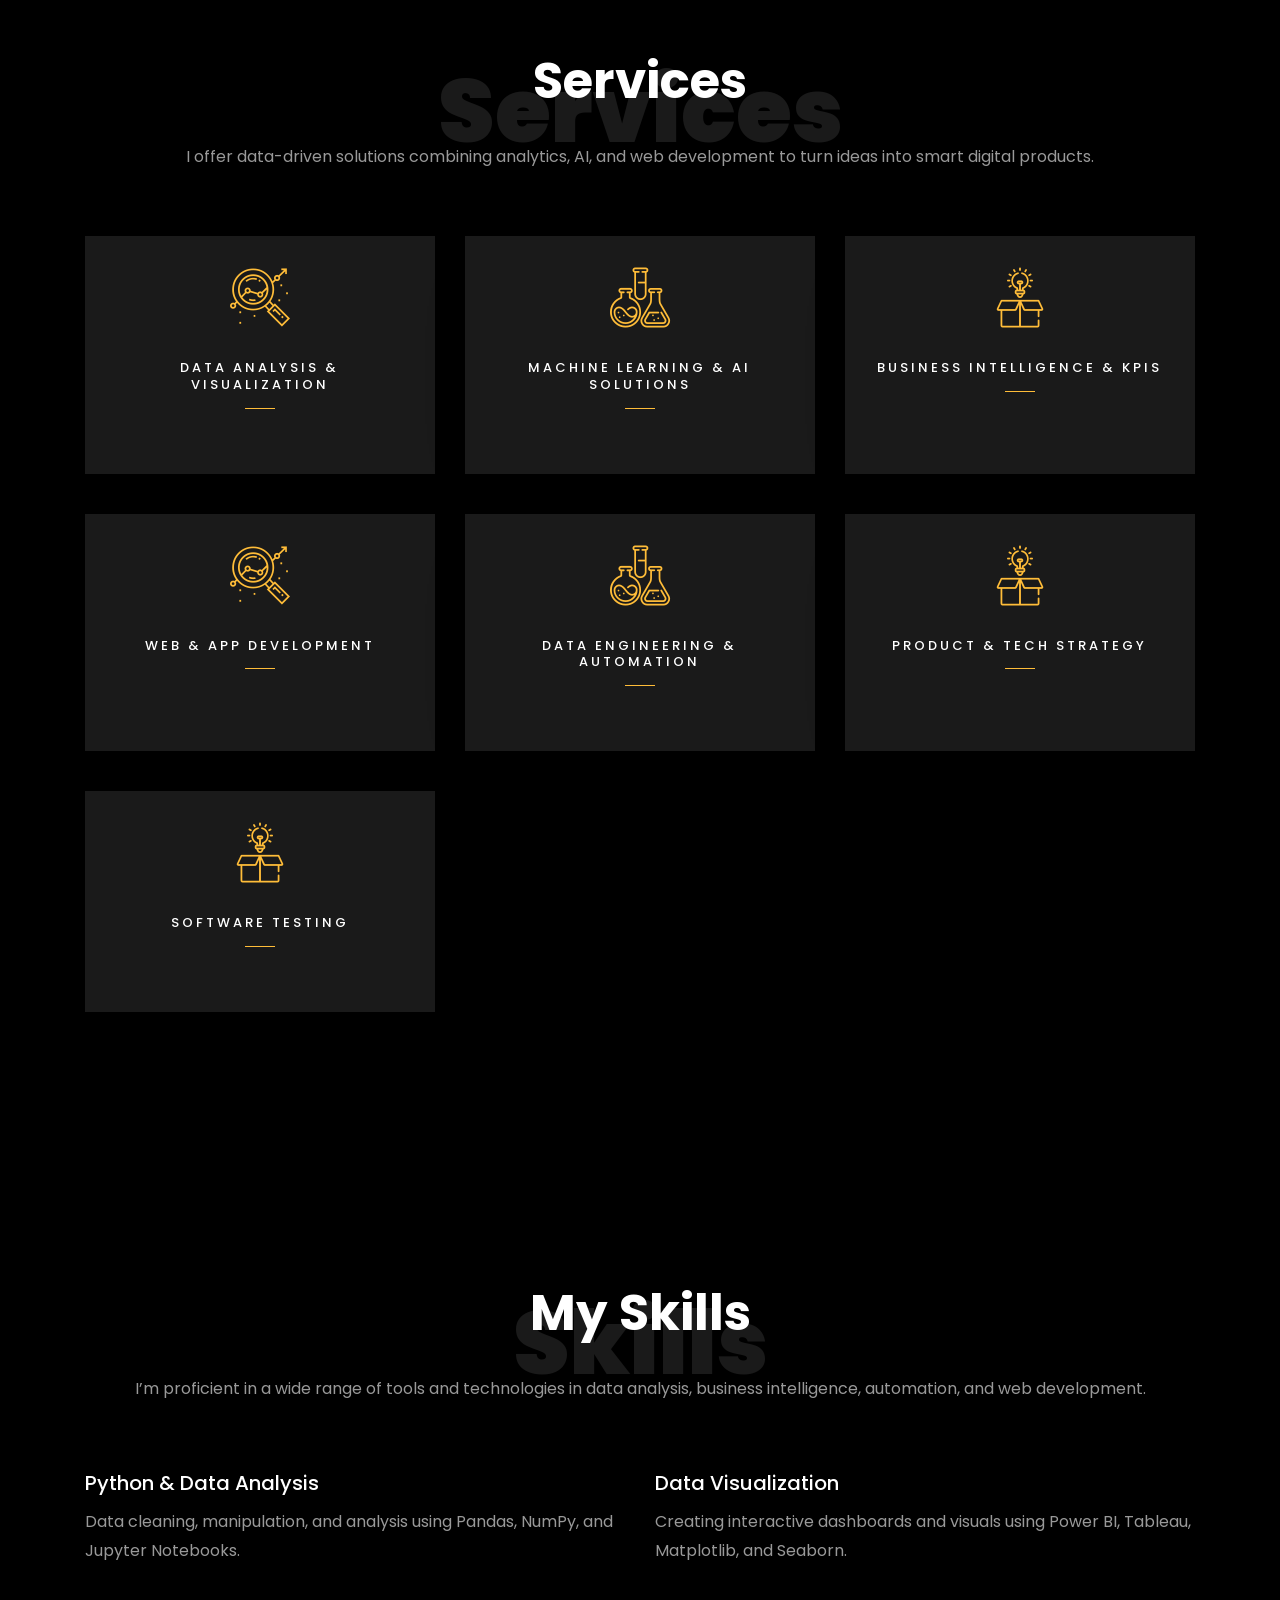
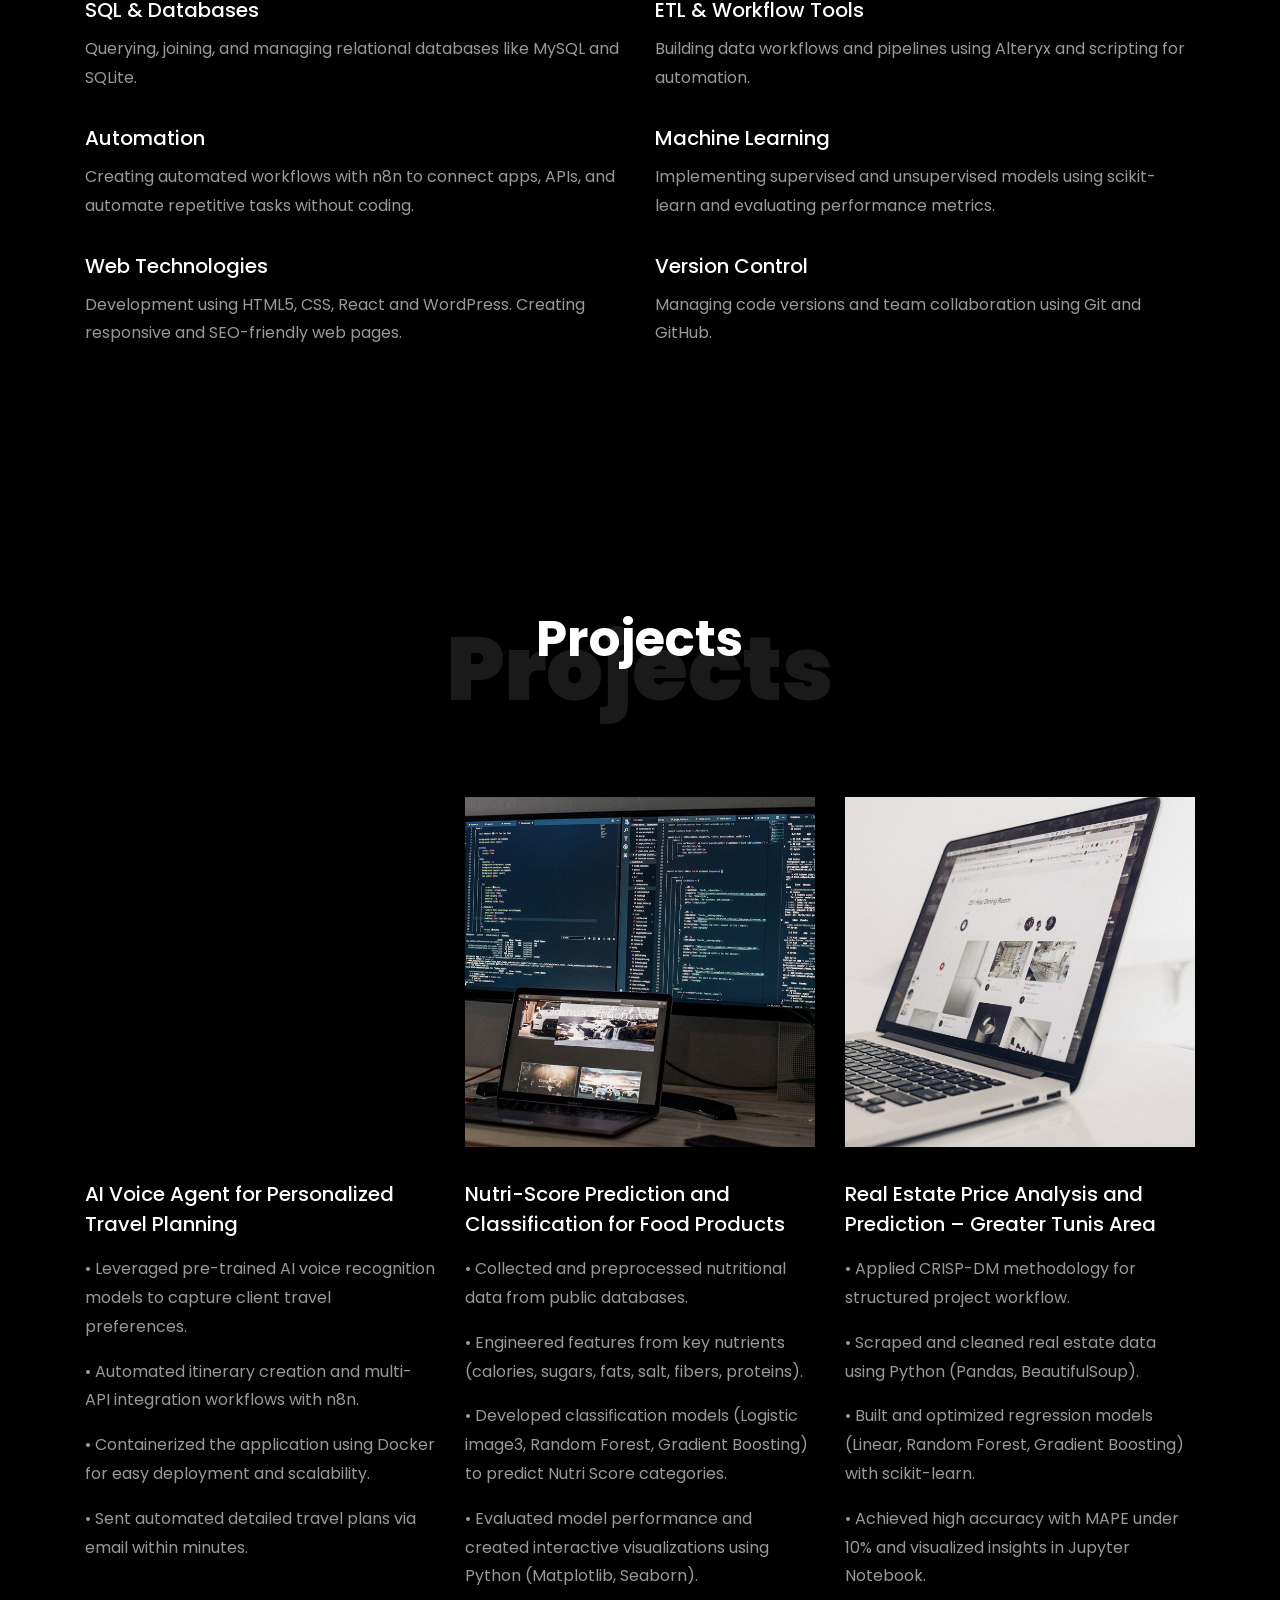
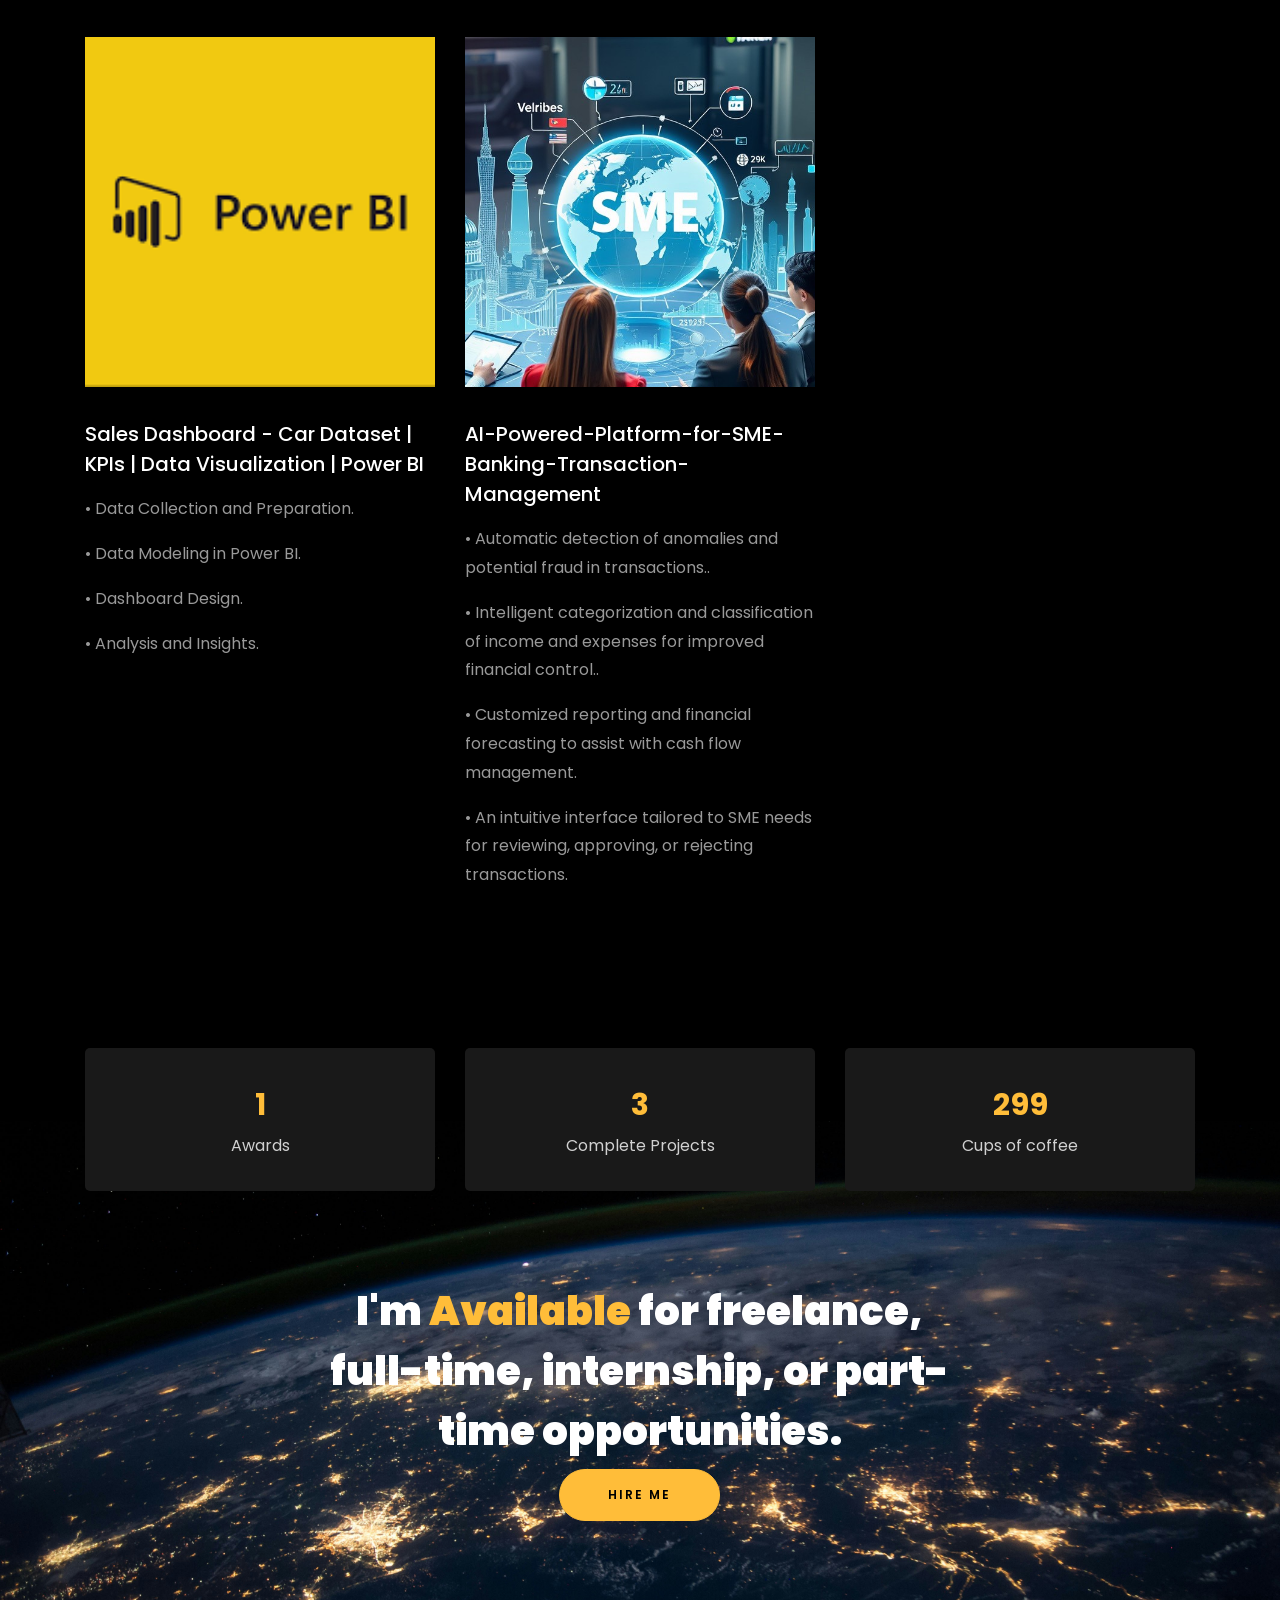
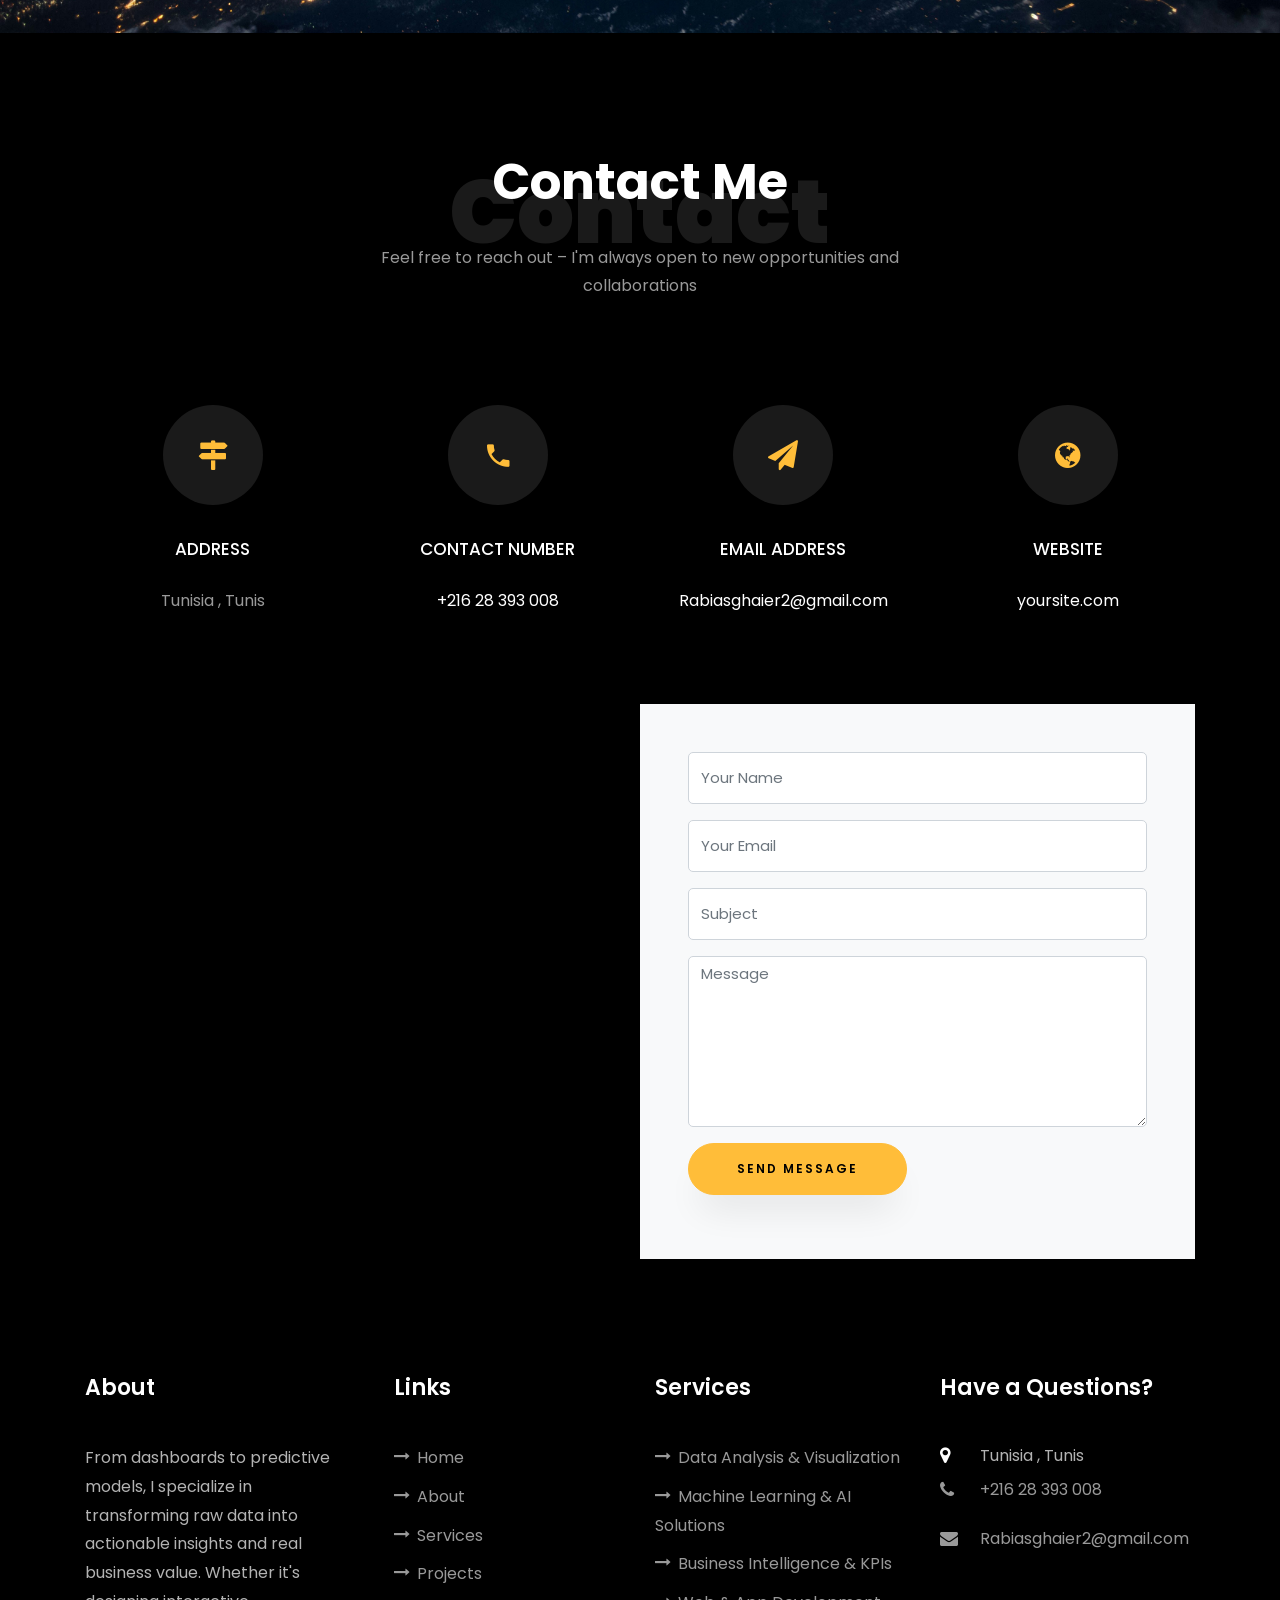
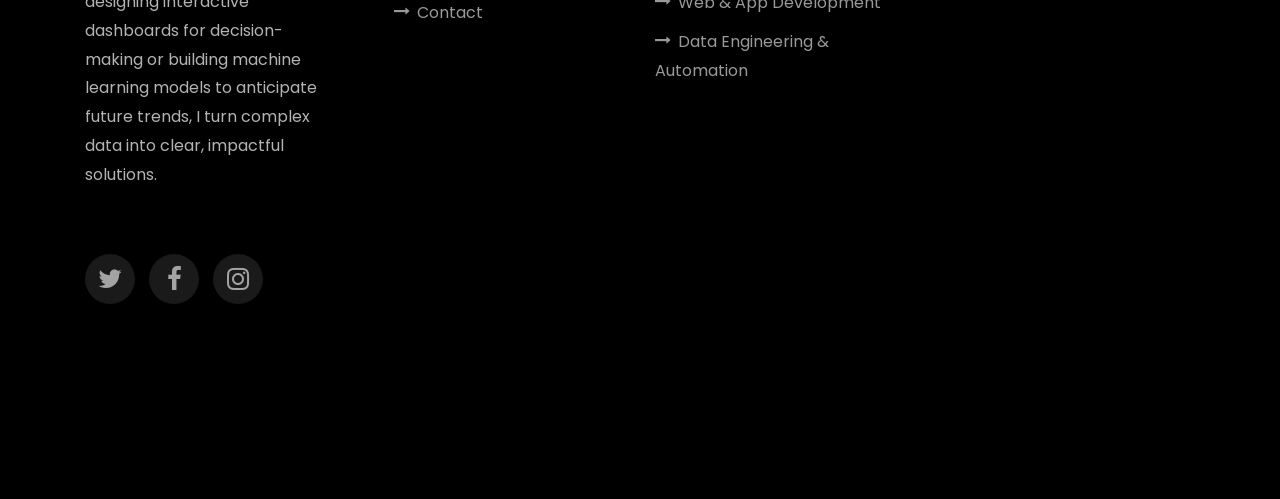
==== commit cc97defd: "Update index.html" ====
--- a/index.html
+++ b/index.html
@@ -155,15 +155,7 @@
 
     <!-- Deuxième ligne : Honoris & Bac -->
     <div class="row">
-      <div class="col-md-6">
-        <div class="resume-wrap ftco-animate">
-          <span class="date">2021-2024</span>
-          <h2>Honoris 21st Century Skills Certificate</h2>
-          <p> Skills acquired: Behavioral Intelligence, Critical Thinking, Creativity and Design Thinking, Communication, Collaboration, Coding, Data Analysis, and Entrepreneurship.</p>
-
-          <span class="position">Honoris</span>
-        </div>
-      </div>
+      
       <div class="col-md-6">
         <div class="resume-wrap ftco-animate">
           <span class="date">2020-2021</span>
@@ -188,6 +180,15 @@
             <span class="position">– Sprint / Microsoft, 2025</span>
           </div>
         </a>
+      </div>
+	<div class="col-md-6">
+        <div class="resume-wrap ftco-animate">
+          <span class="date">2021-2024</span>
+          <h2>Honoris 21st Century Skills Certificate</h2>
+          <p> Skills acquired: Behavioral Intelligence, Critical Thinking, Creativity and Design Thinking, Communication, Collaboration, Coding, Data Analysis, and Entrepreneurship.</p>
+
+          <span class="position">Honoris</span>
+        </div>
       </div>
 </div>
     		<div class="row justify-content-center mt-5">
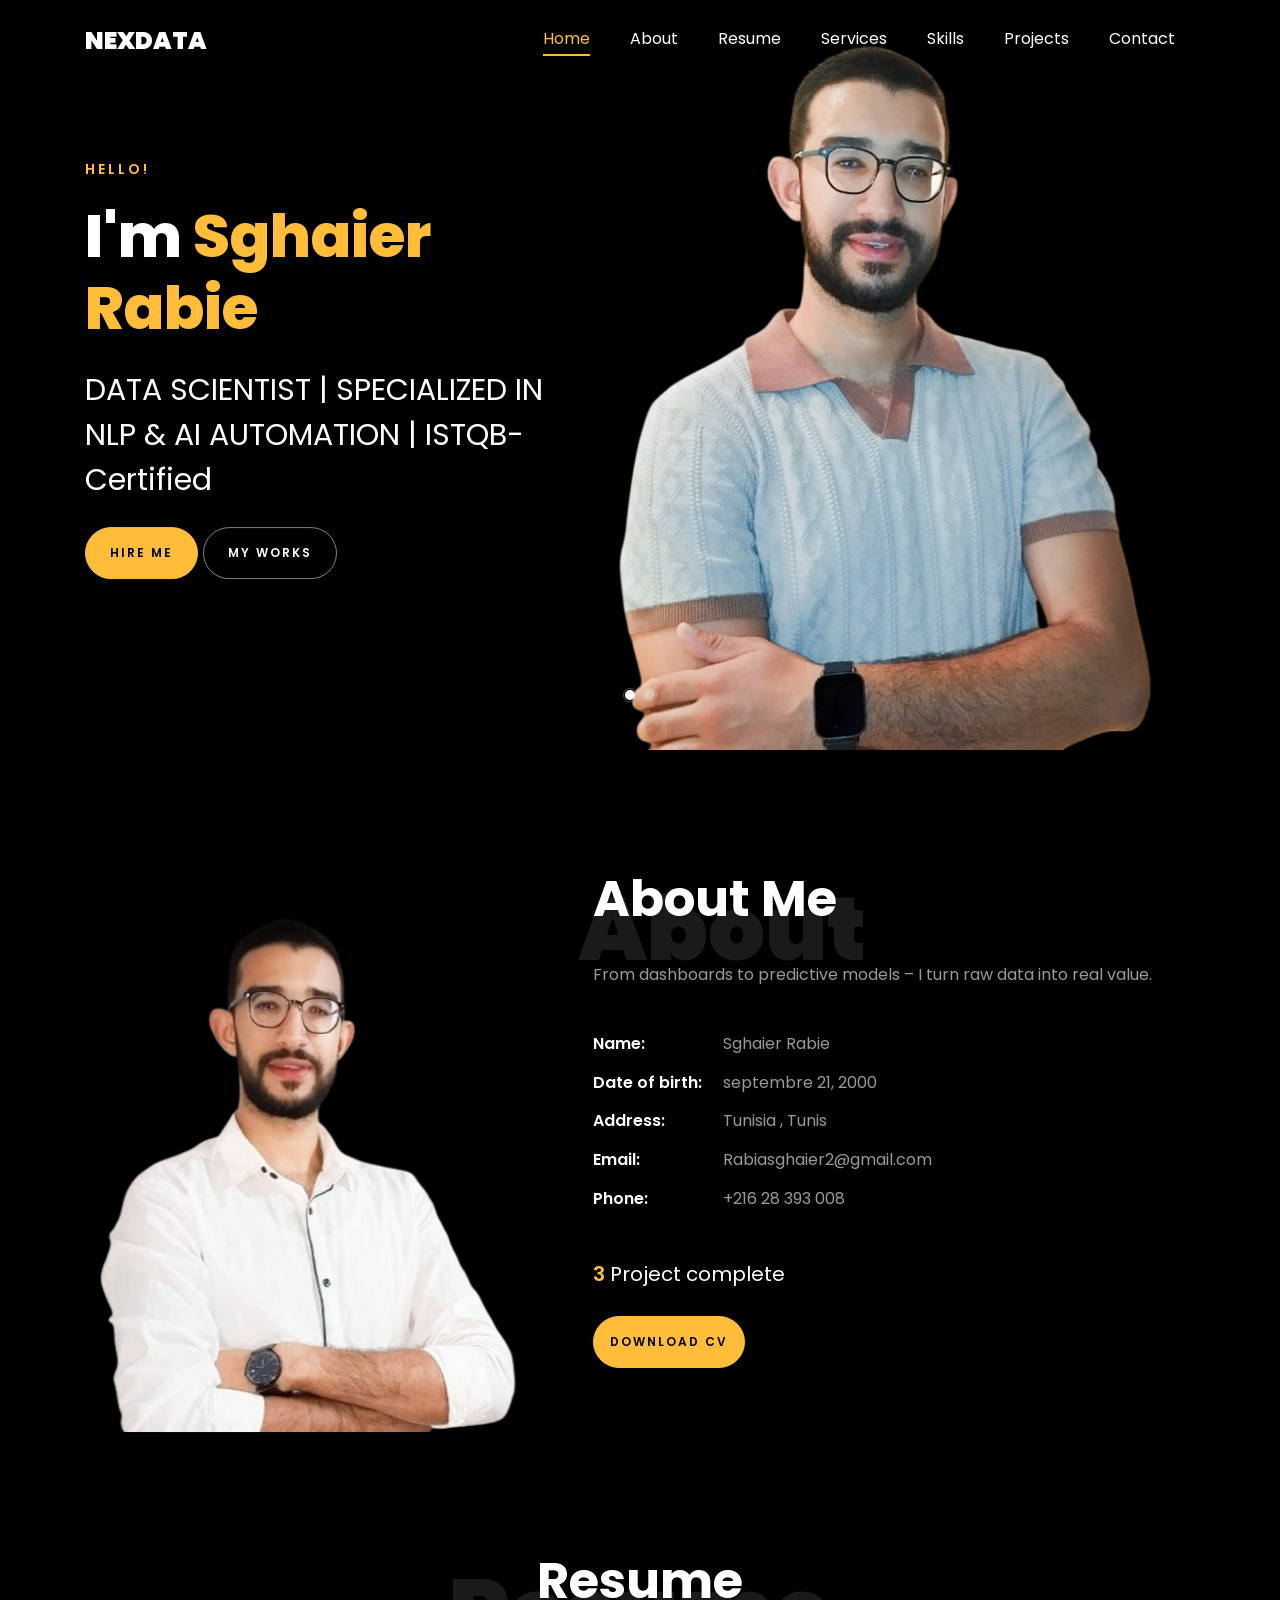
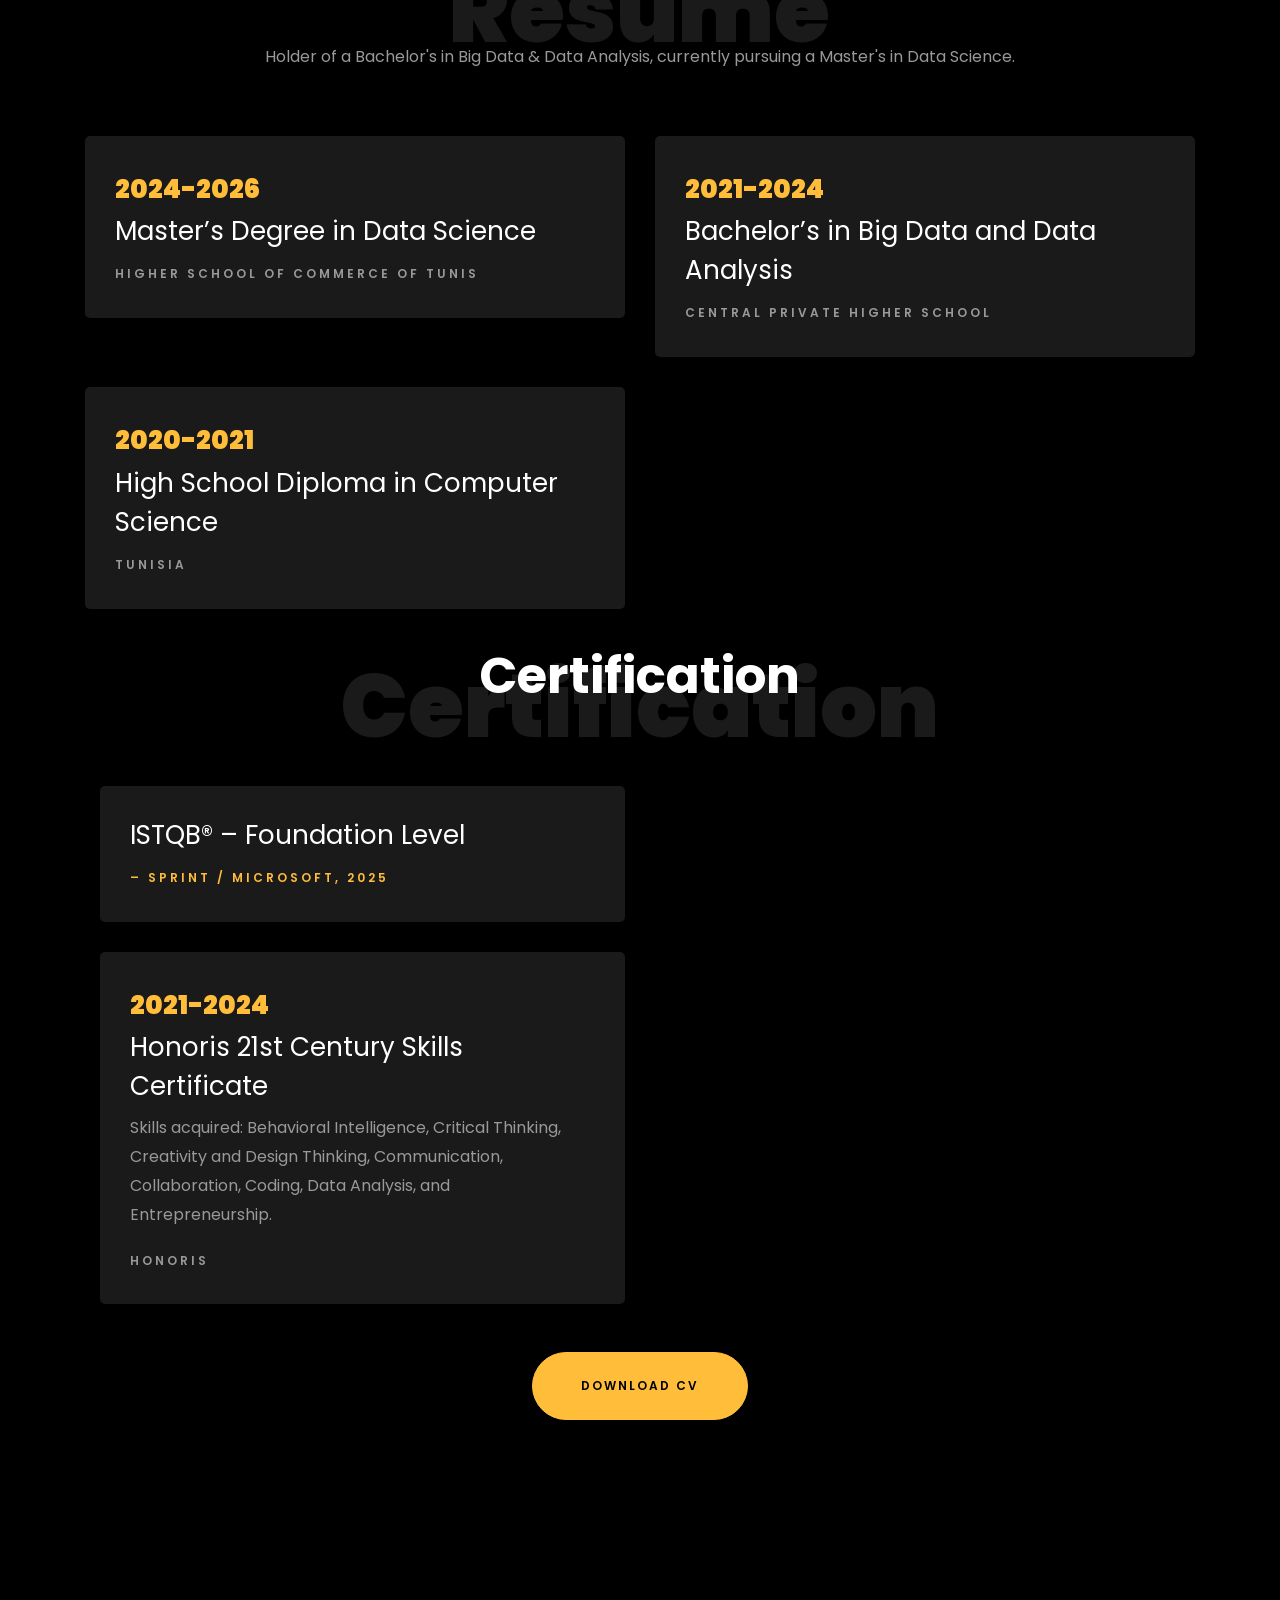
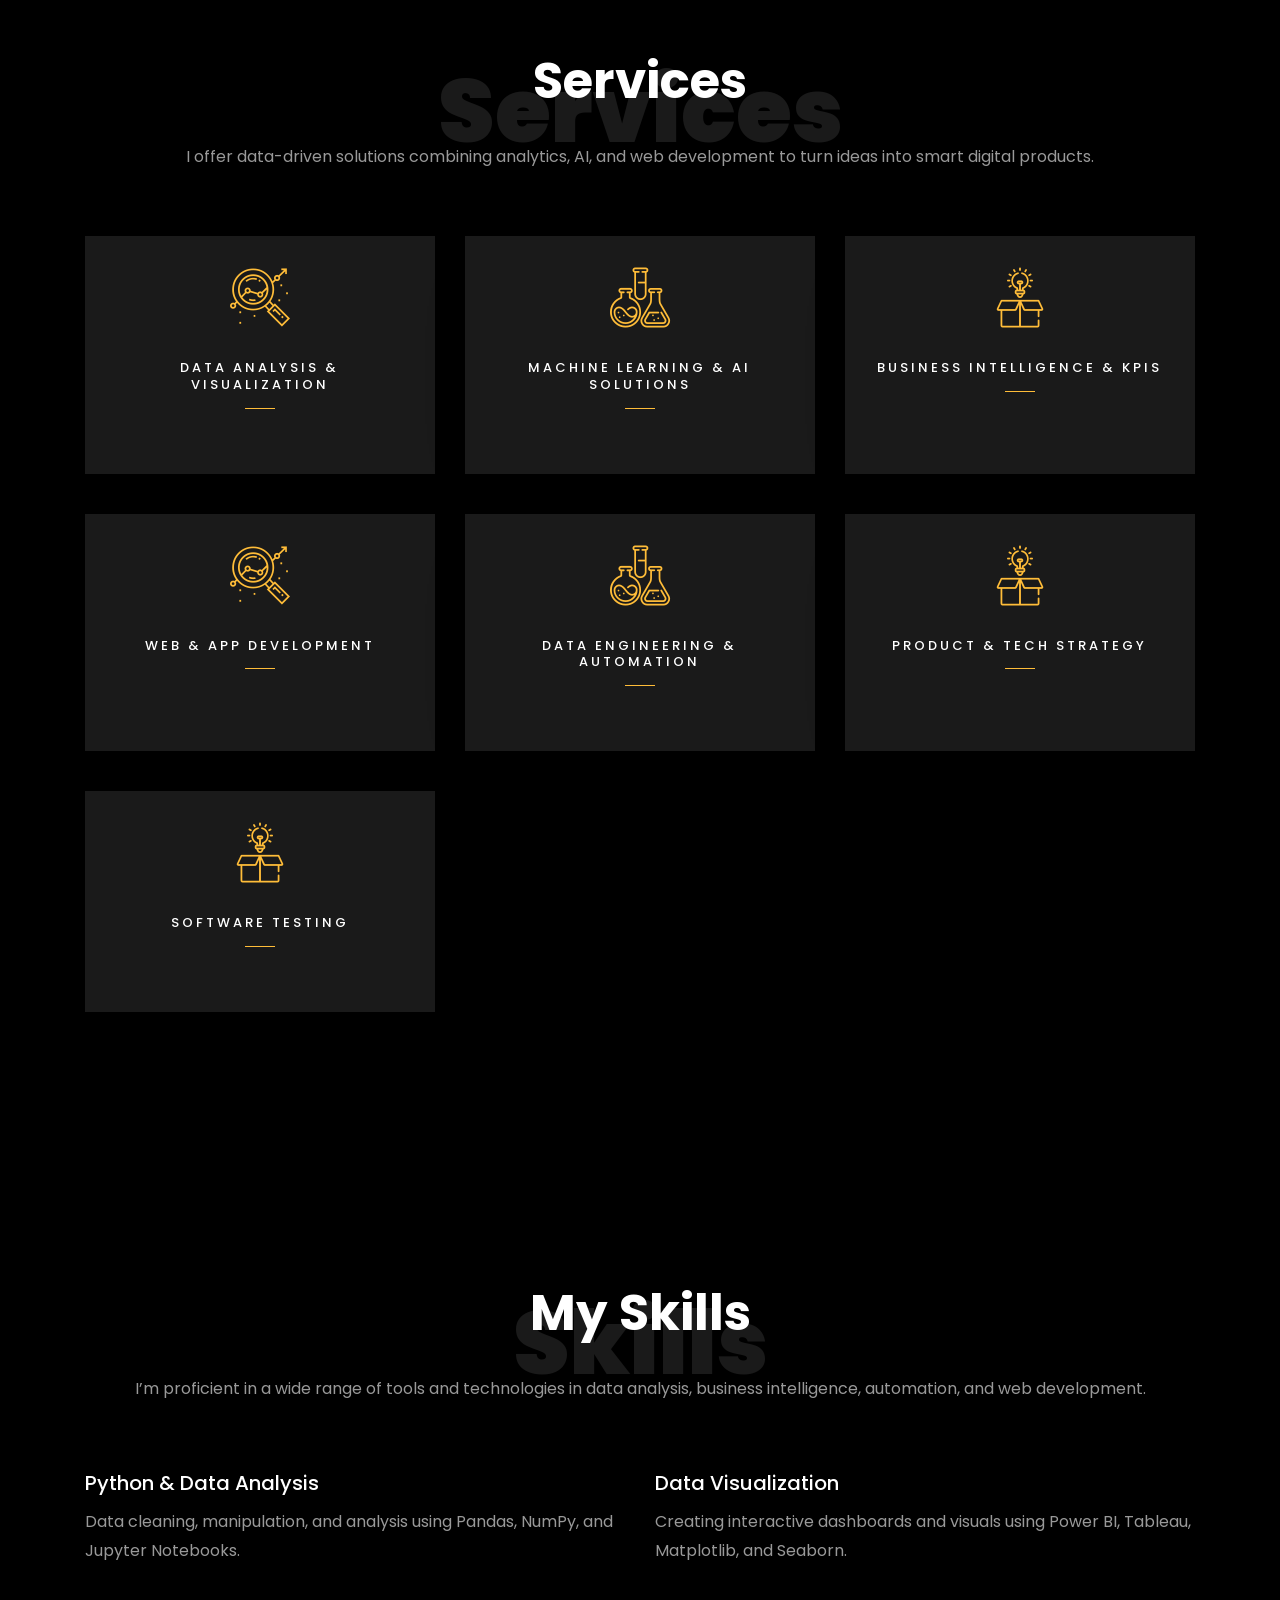
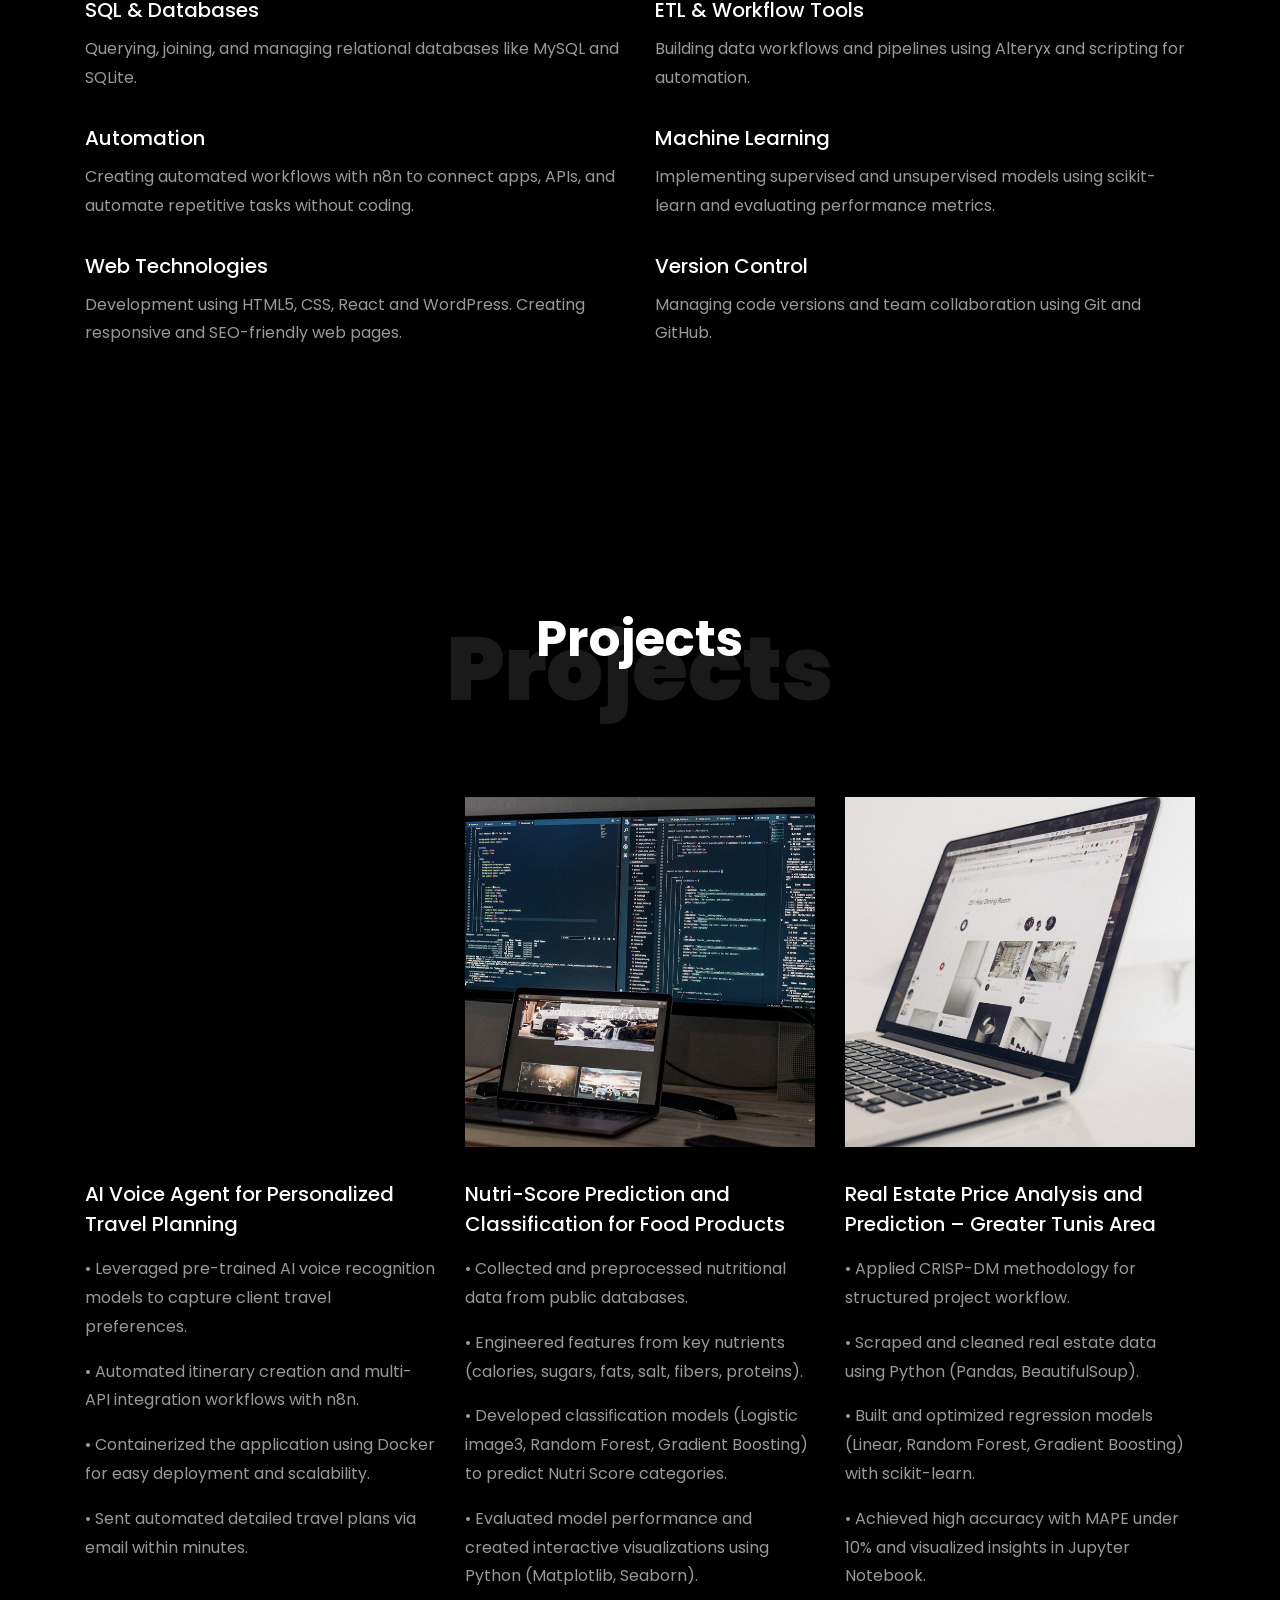
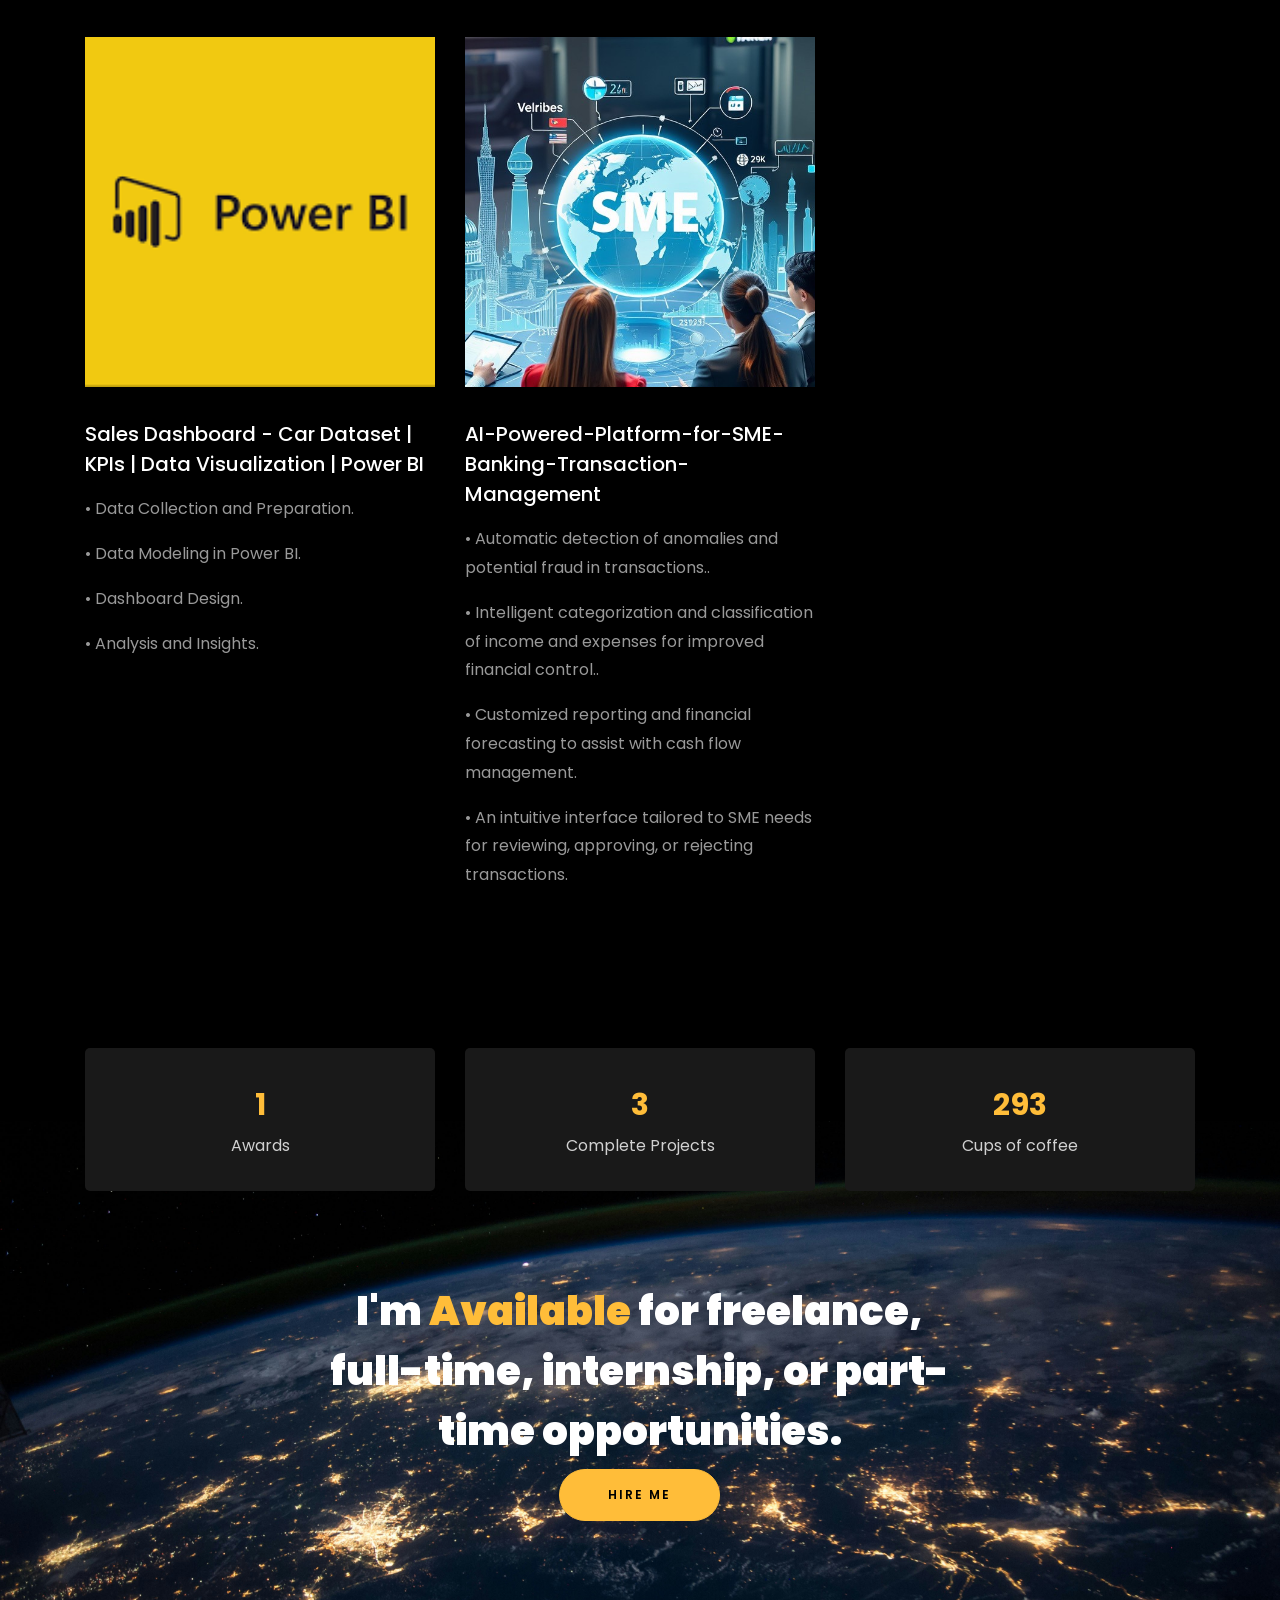
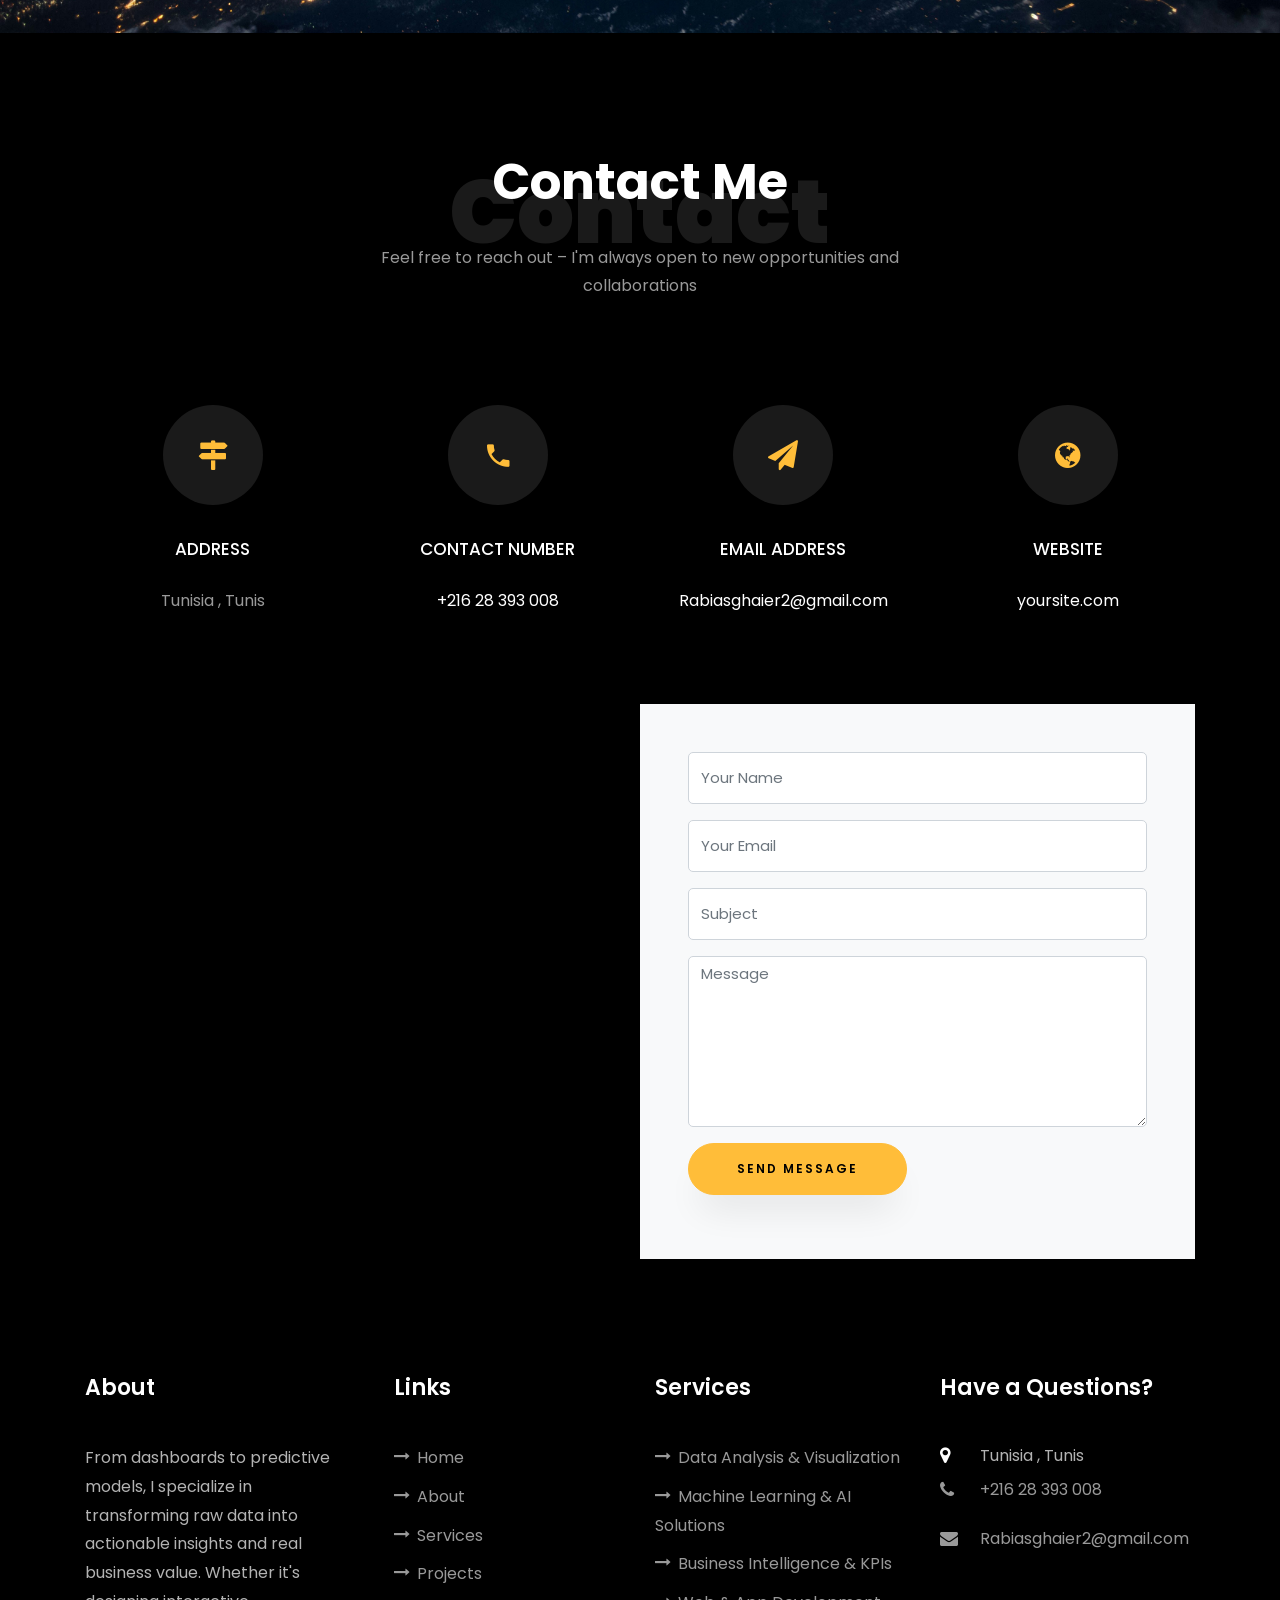
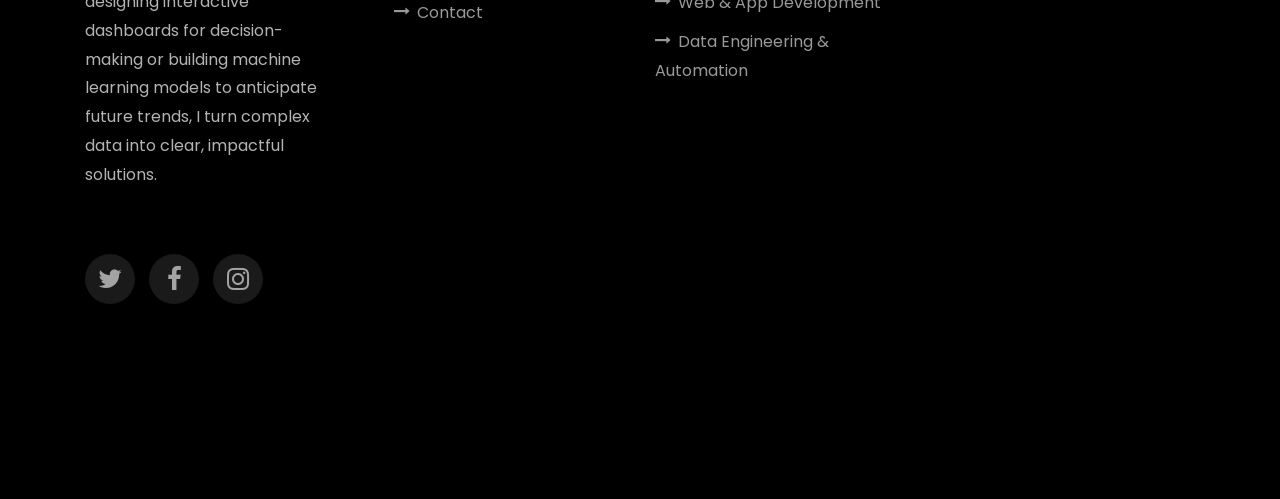
==== commit 866c7a03: "Update index.html" ====
--- a/index.html
+++ b/index.html
@@ -58,7 +58,7 @@
 		          	<div class="text">
 		          		<span class="subheading">Hello!</span>
 			            <h1 class="mb-4 mt-3">I'm <span>Sghaier Rabie</span></h1>
-			            <h2 class="mb-4">Data Analyst & AI Developer | ISTQB-Certified | Frontend Web Development  </h2>
+			            <h2 class="mb-4">DATA SCIENTIST | SPECIALIZED IN NLP & AI AUTOMATION | ISTQB-Certified  </h2>
 			            <p><a href="#" class="btn btn-primary py-3 px-4">Hire me</a> <a href="#" class="btn btn-white btn-outline-white py-3 px-4">My works</a></p>
 		            </div>
 		          </div>
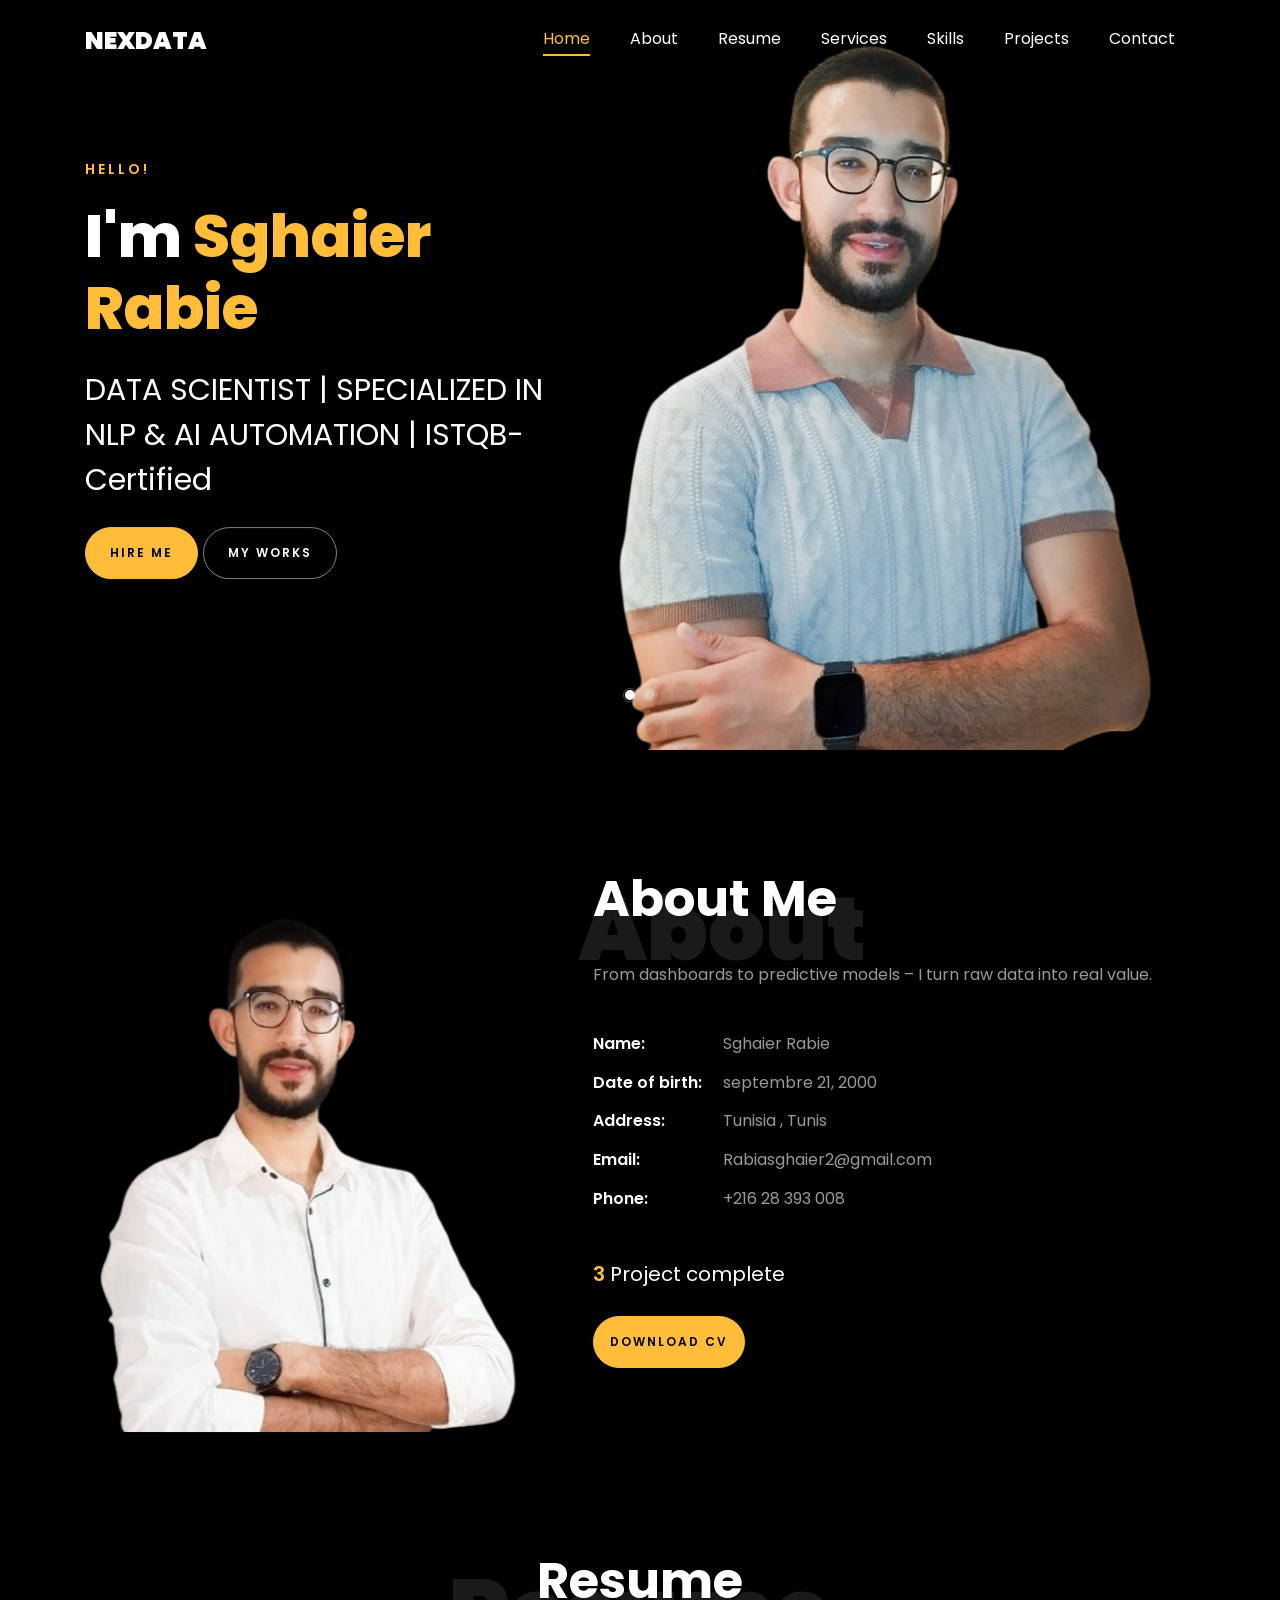
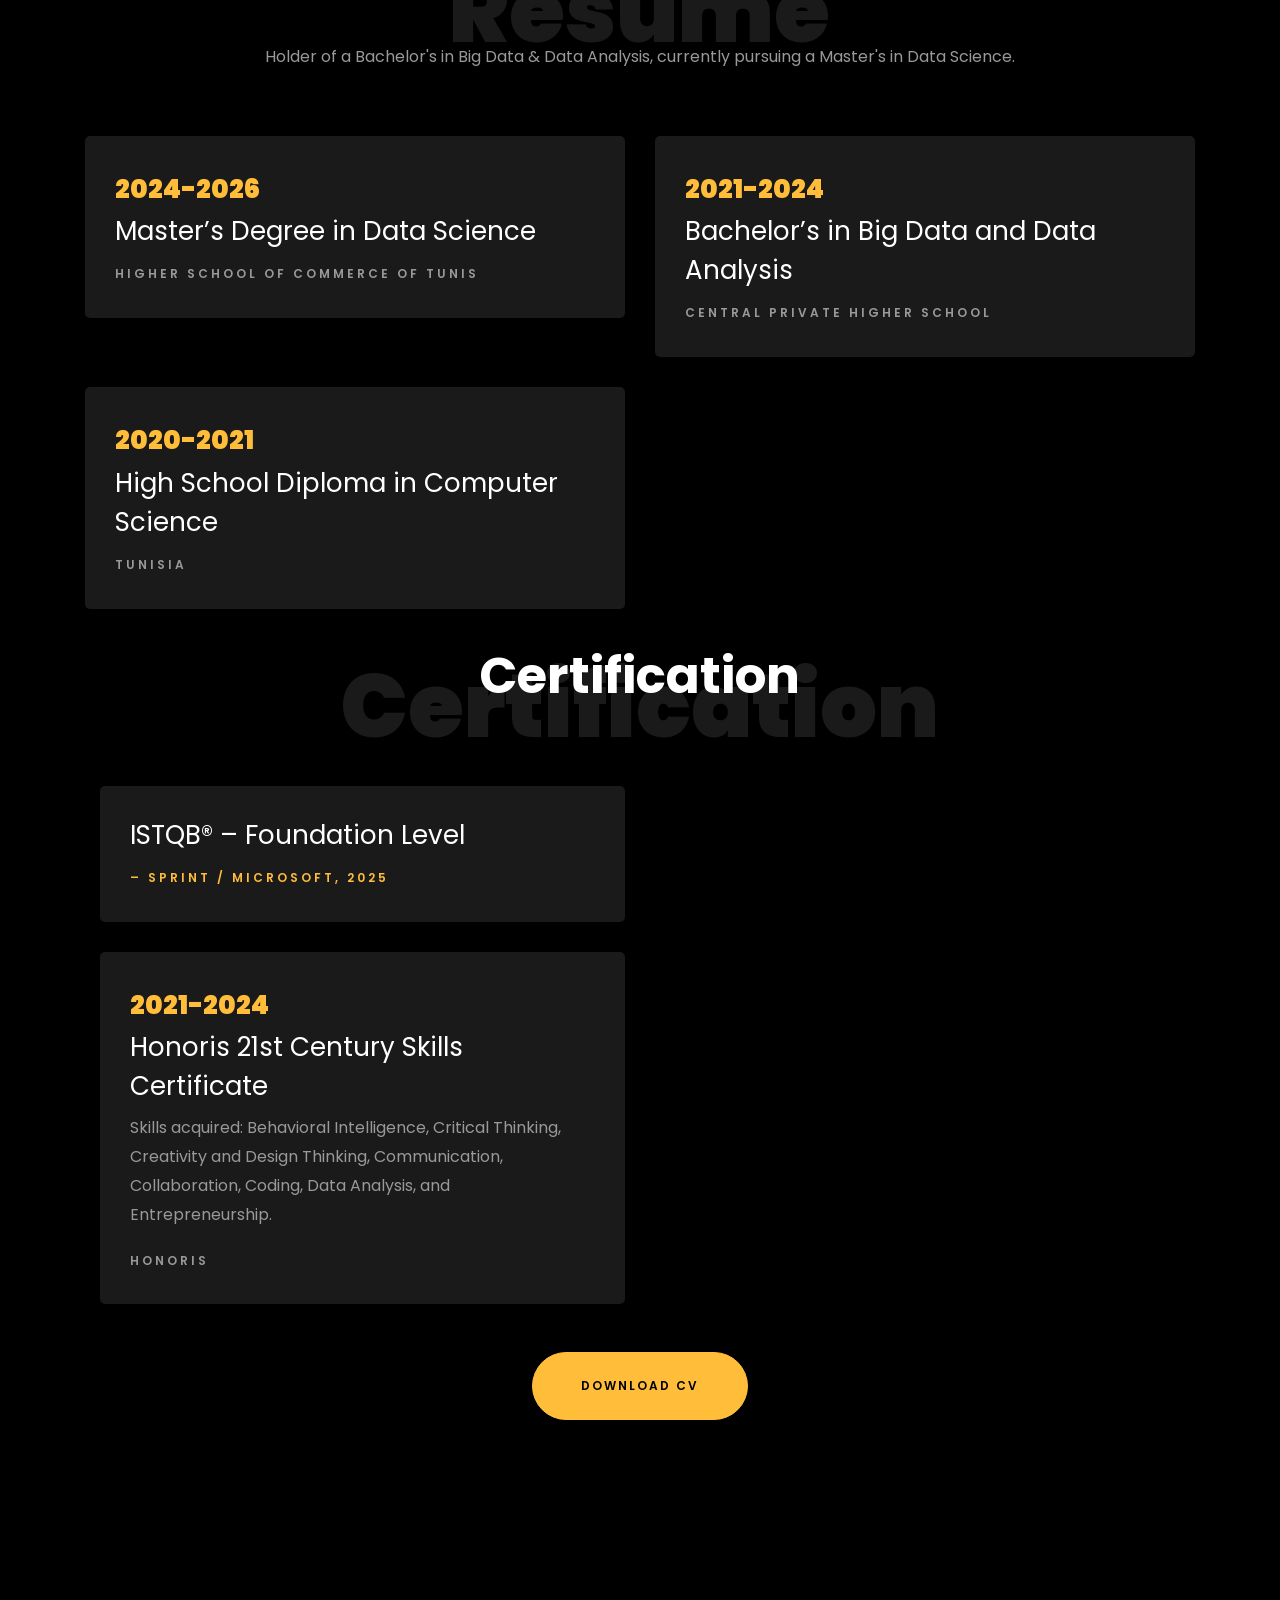
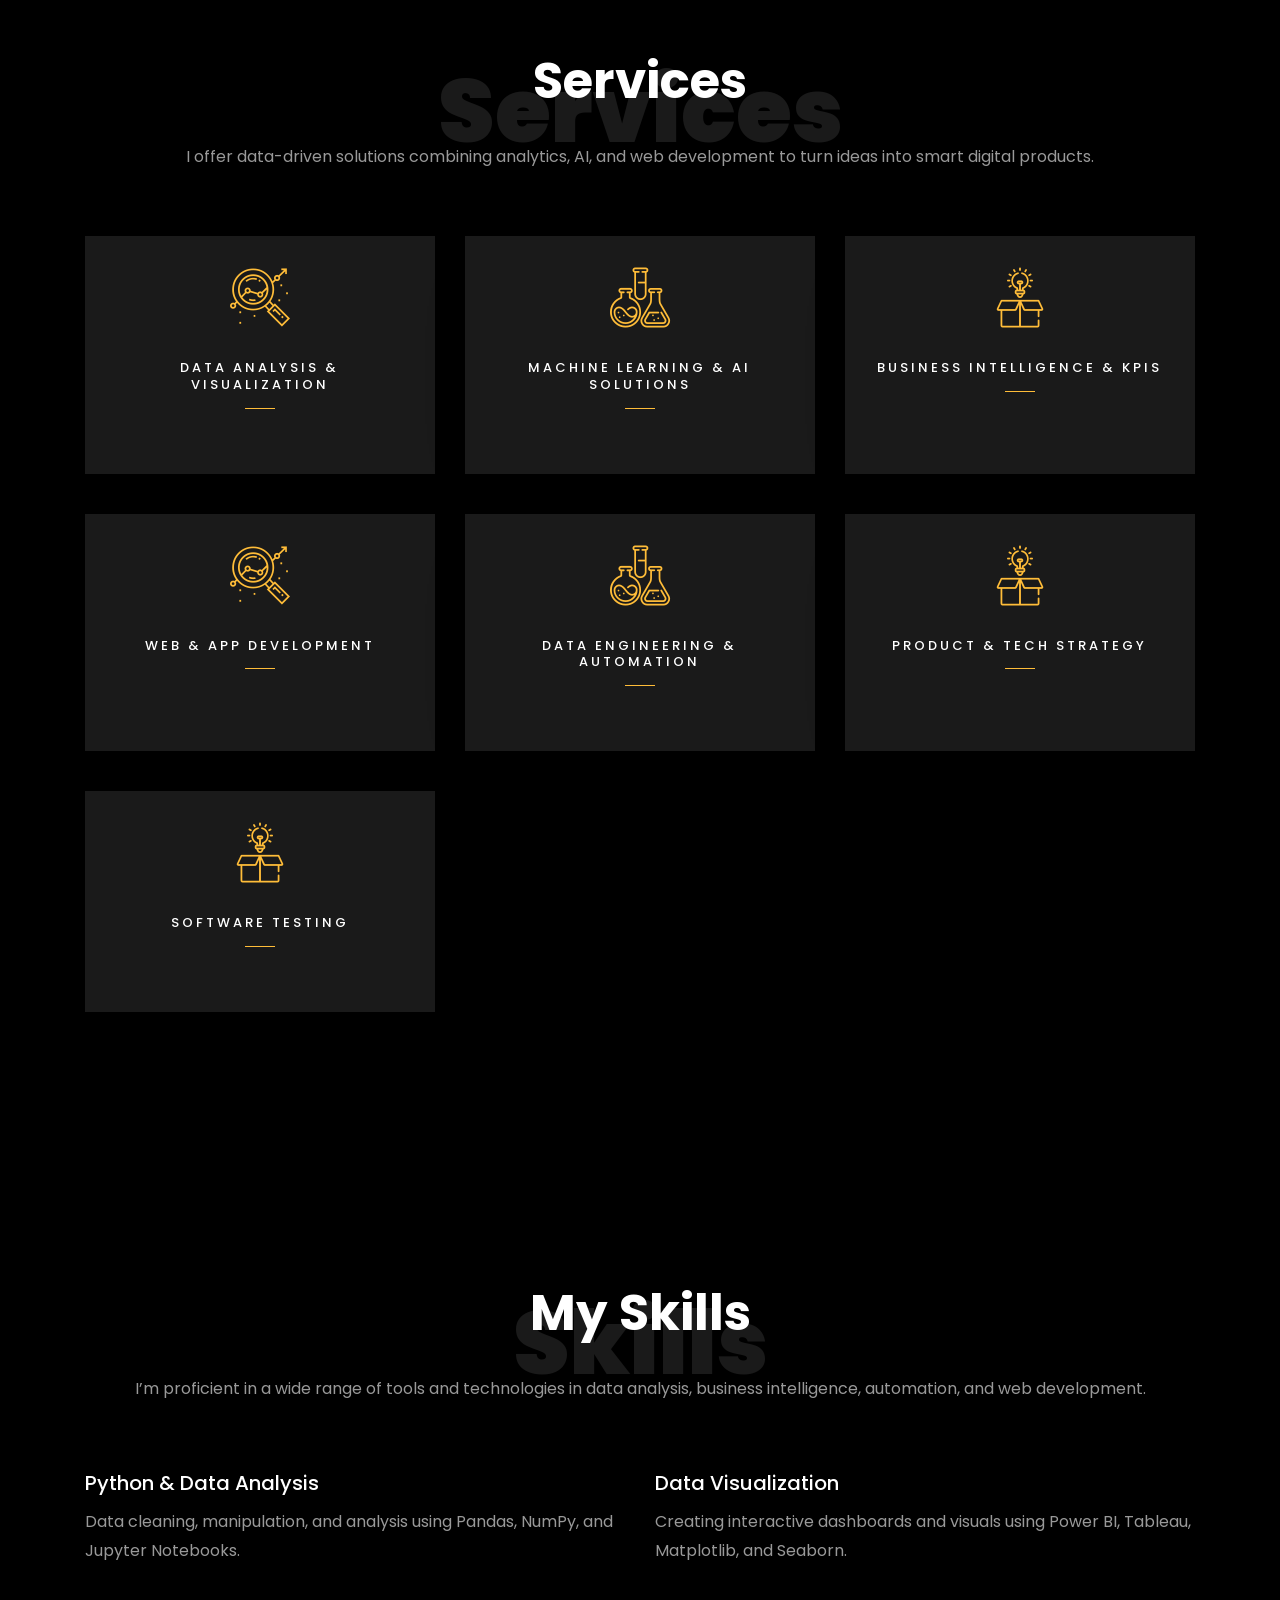
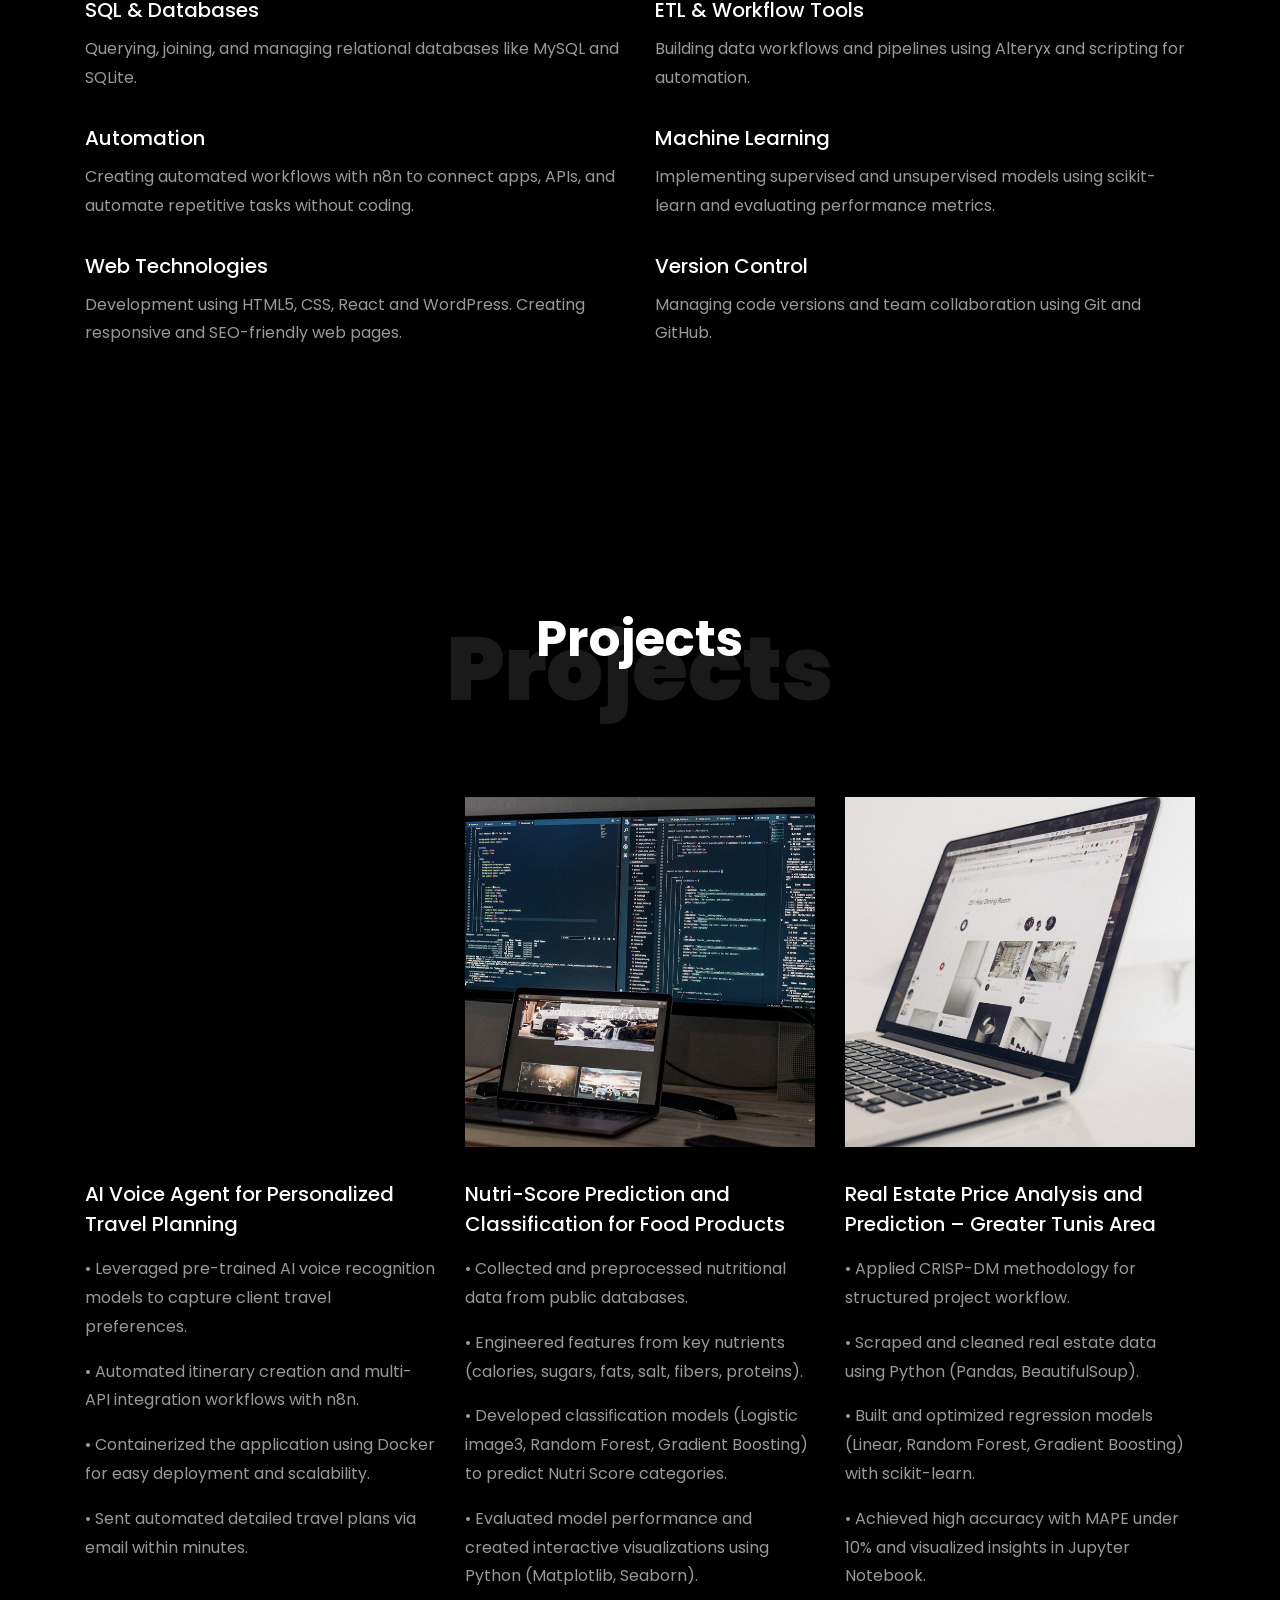
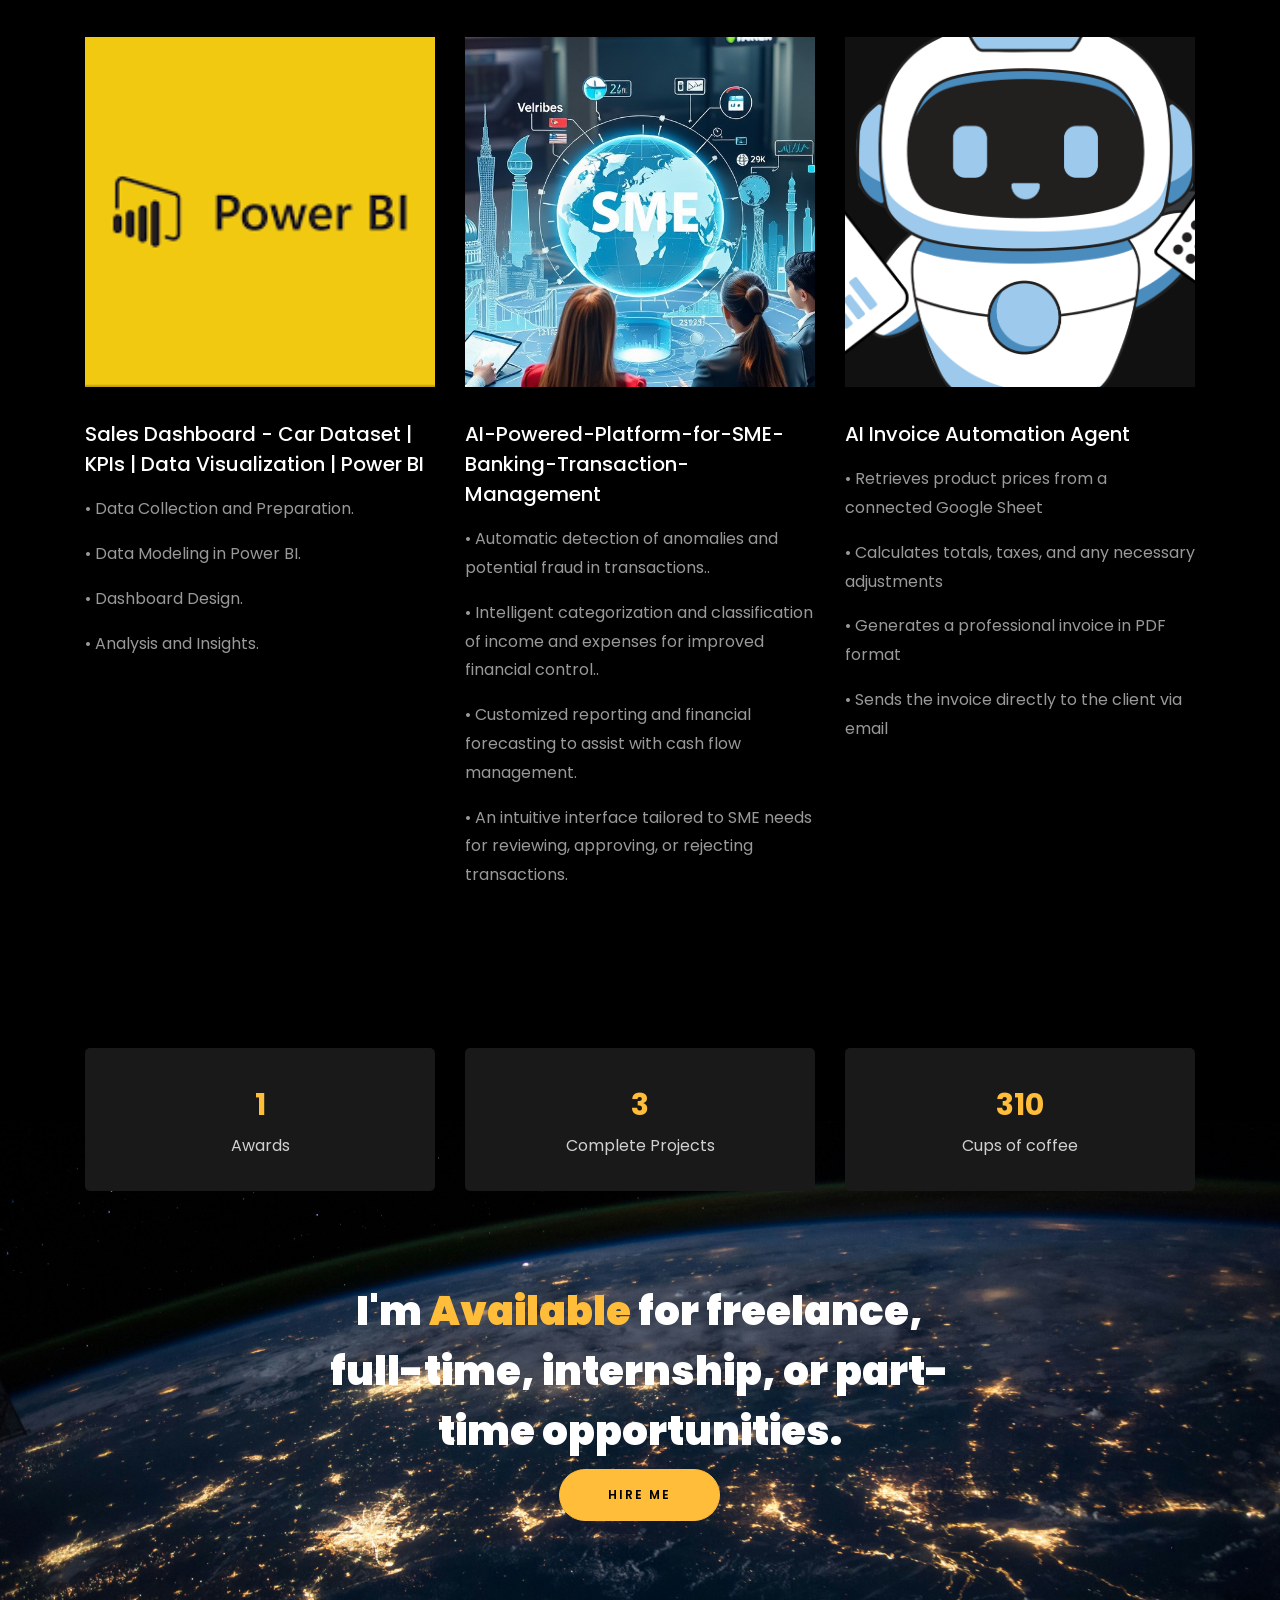
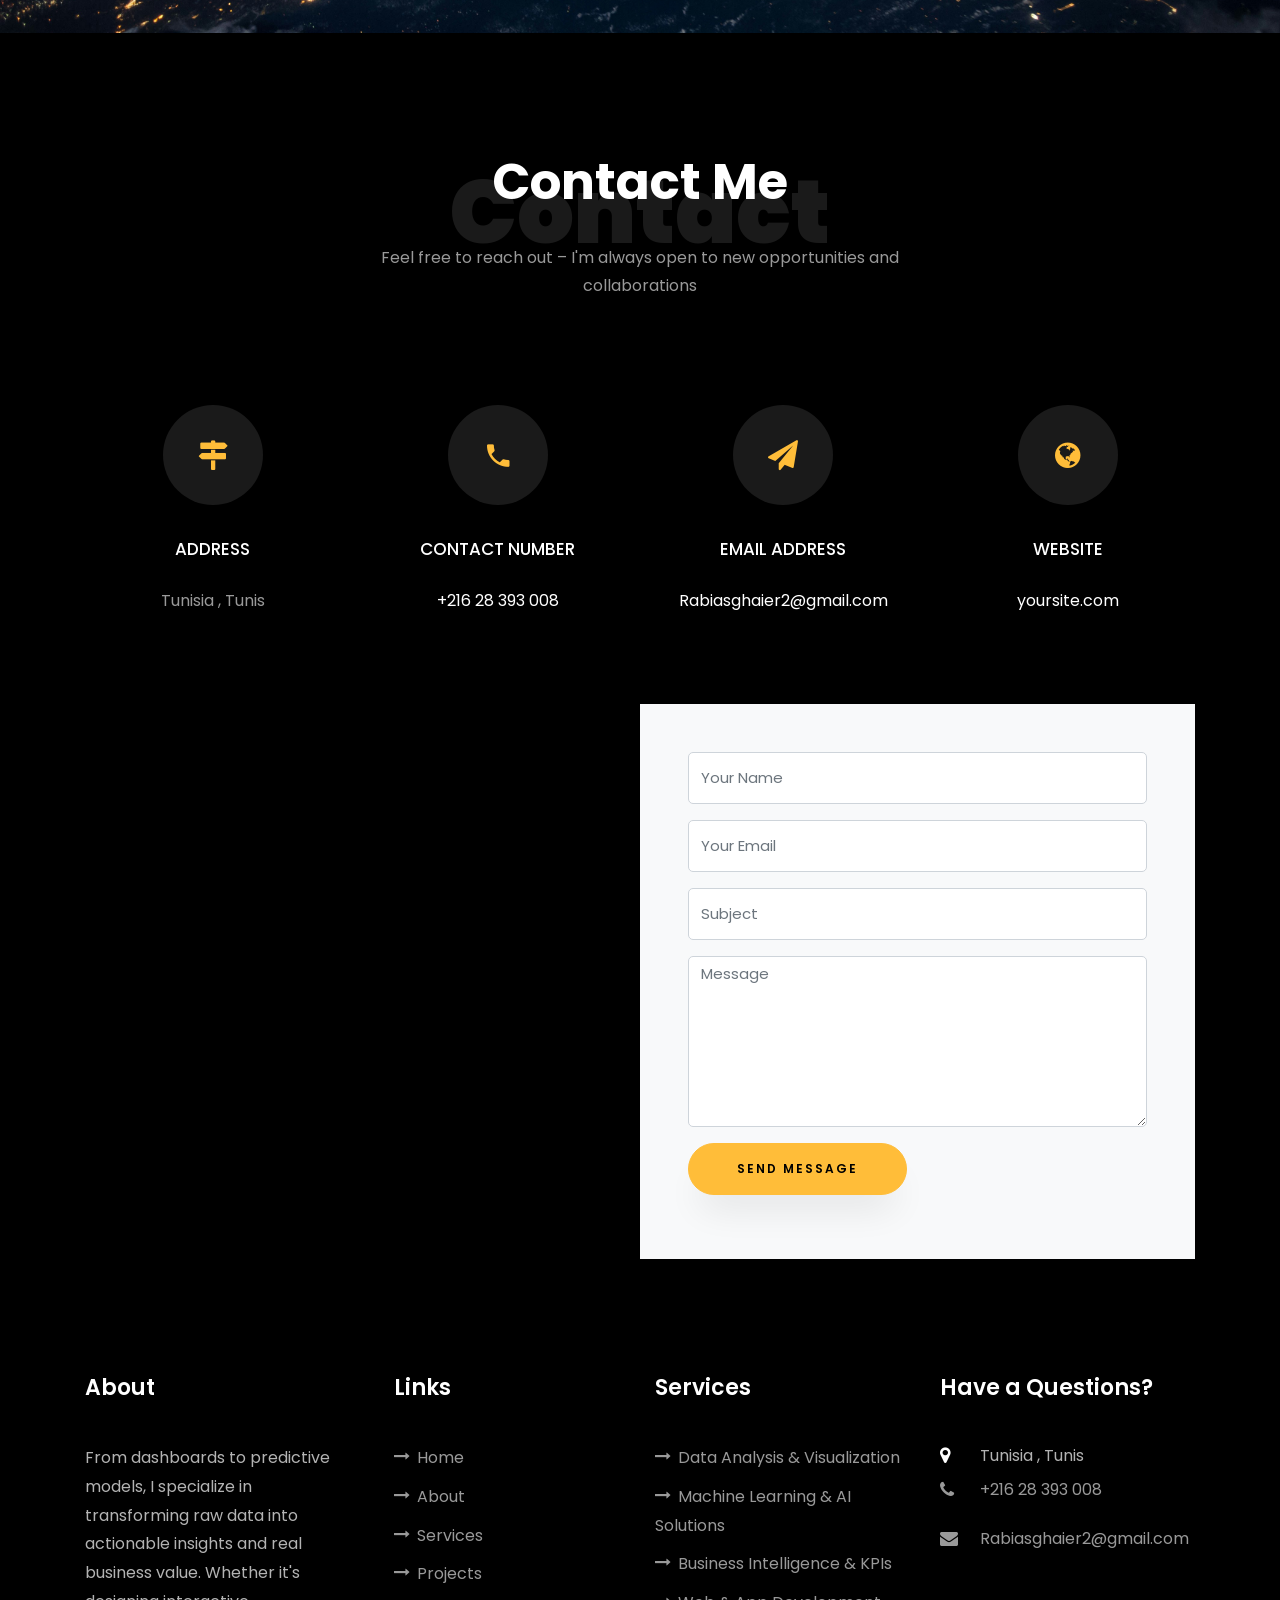
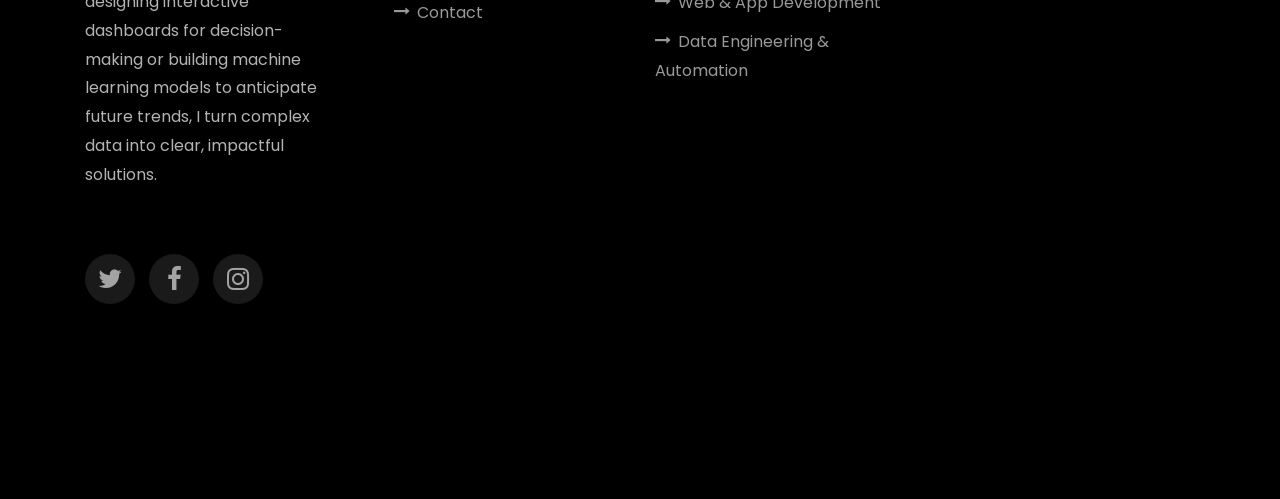
==== commit 7414a4ac: "Initial commit portfolio" ====
--- a/index.html
+++ b/index.html
@@ -457,6 +457,27 @@
               </div>
             </div>
           </div>
+          <div class="col-md-4 d-flex ftco-animate">
+          	<div class="blog-entry">
+              <a href="single.html" class="block-20" style="background-image: url('images/agent.png');">
+              </a>
+              <div class="text mt-3 float-right d-block">
+              	<div class="d-flex align-items-center mb-3 meta">
+	                <p class="mb-0">
+	                	
+	                </p>
+                </div>
+                <h3 class="heading"><a href="single5.html">AI Invoice Automation Agent</a></h3>
+                <p>• Retrieves product prices from a connected Google Sheet</p>
+                <p>• Calculates totals, taxes, and any necessary adjustments</p>
+                <p>• Generates a professional invoice in PDF format</p>
+                <p>• Sends the invoice directly to the client via email</p>
+
+
+
+              </div>
+            </div>
+          </div>
         </div>
       </div>
     </section>
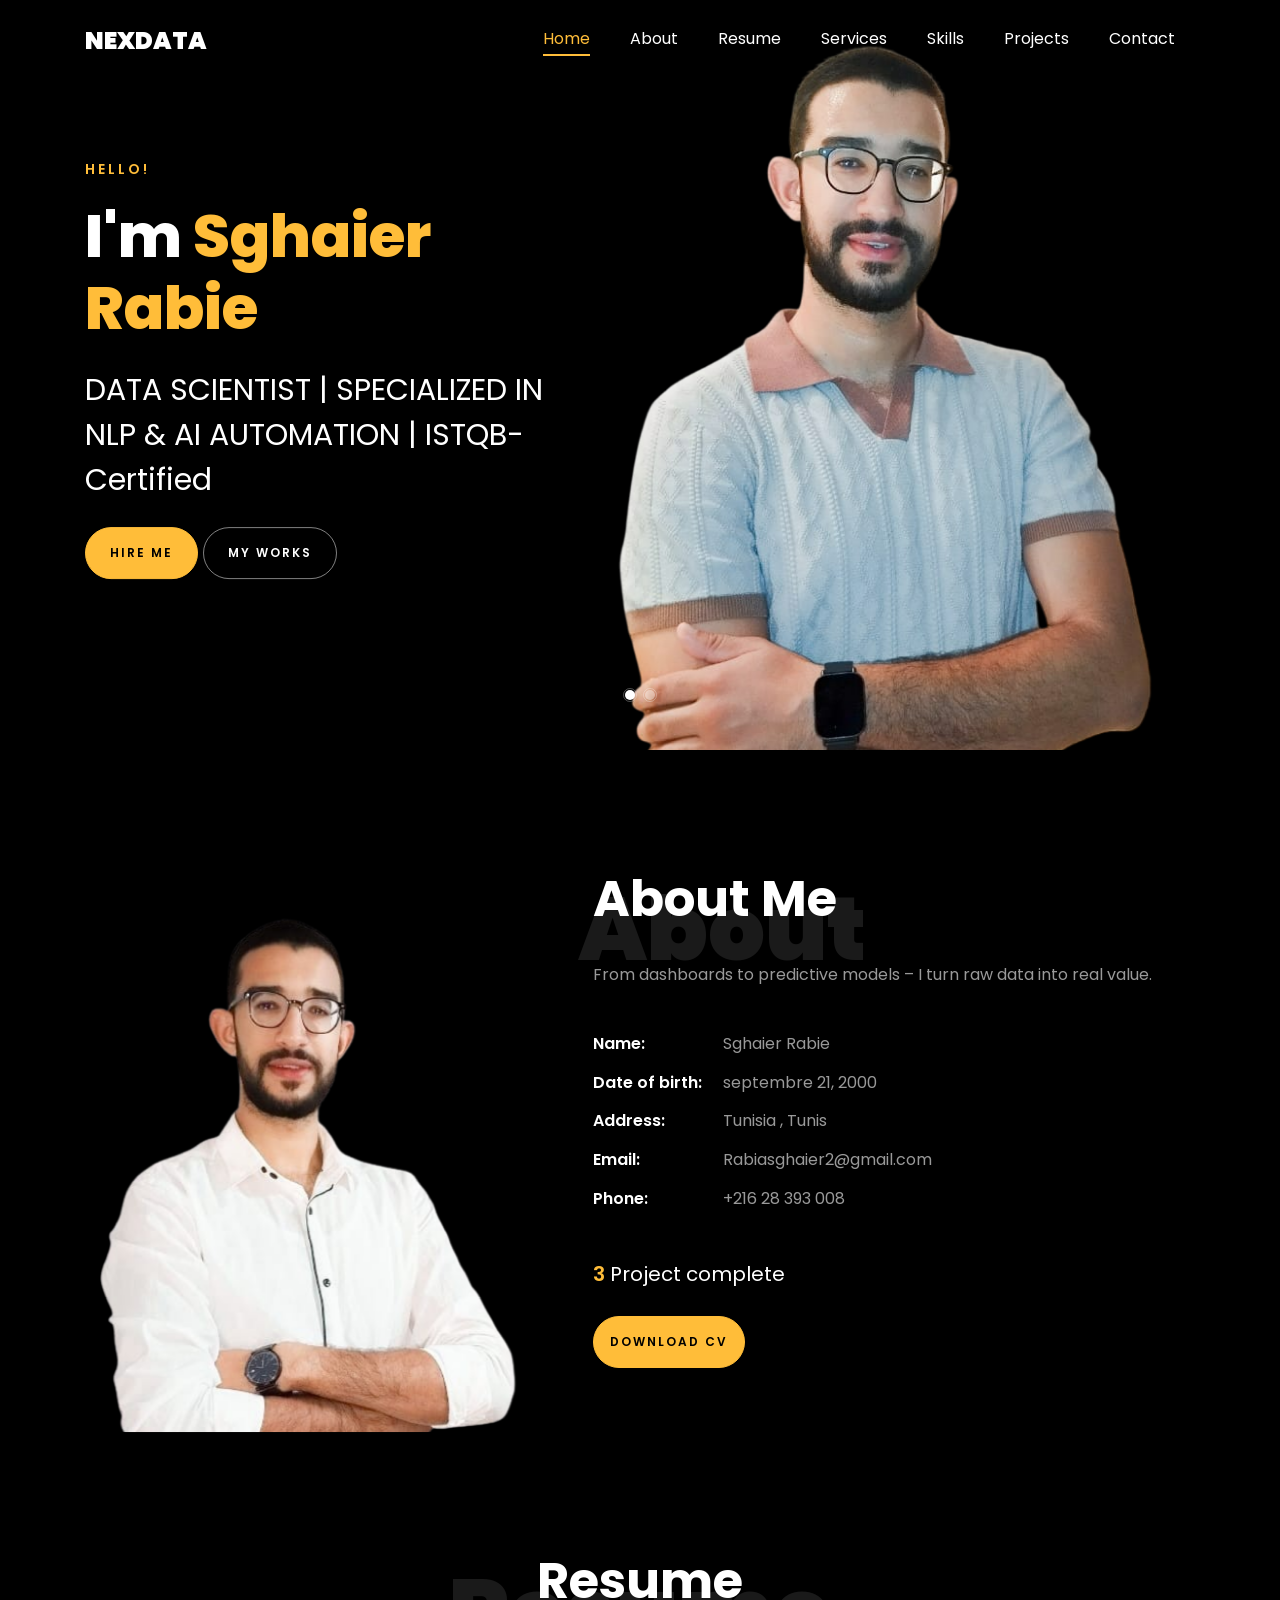
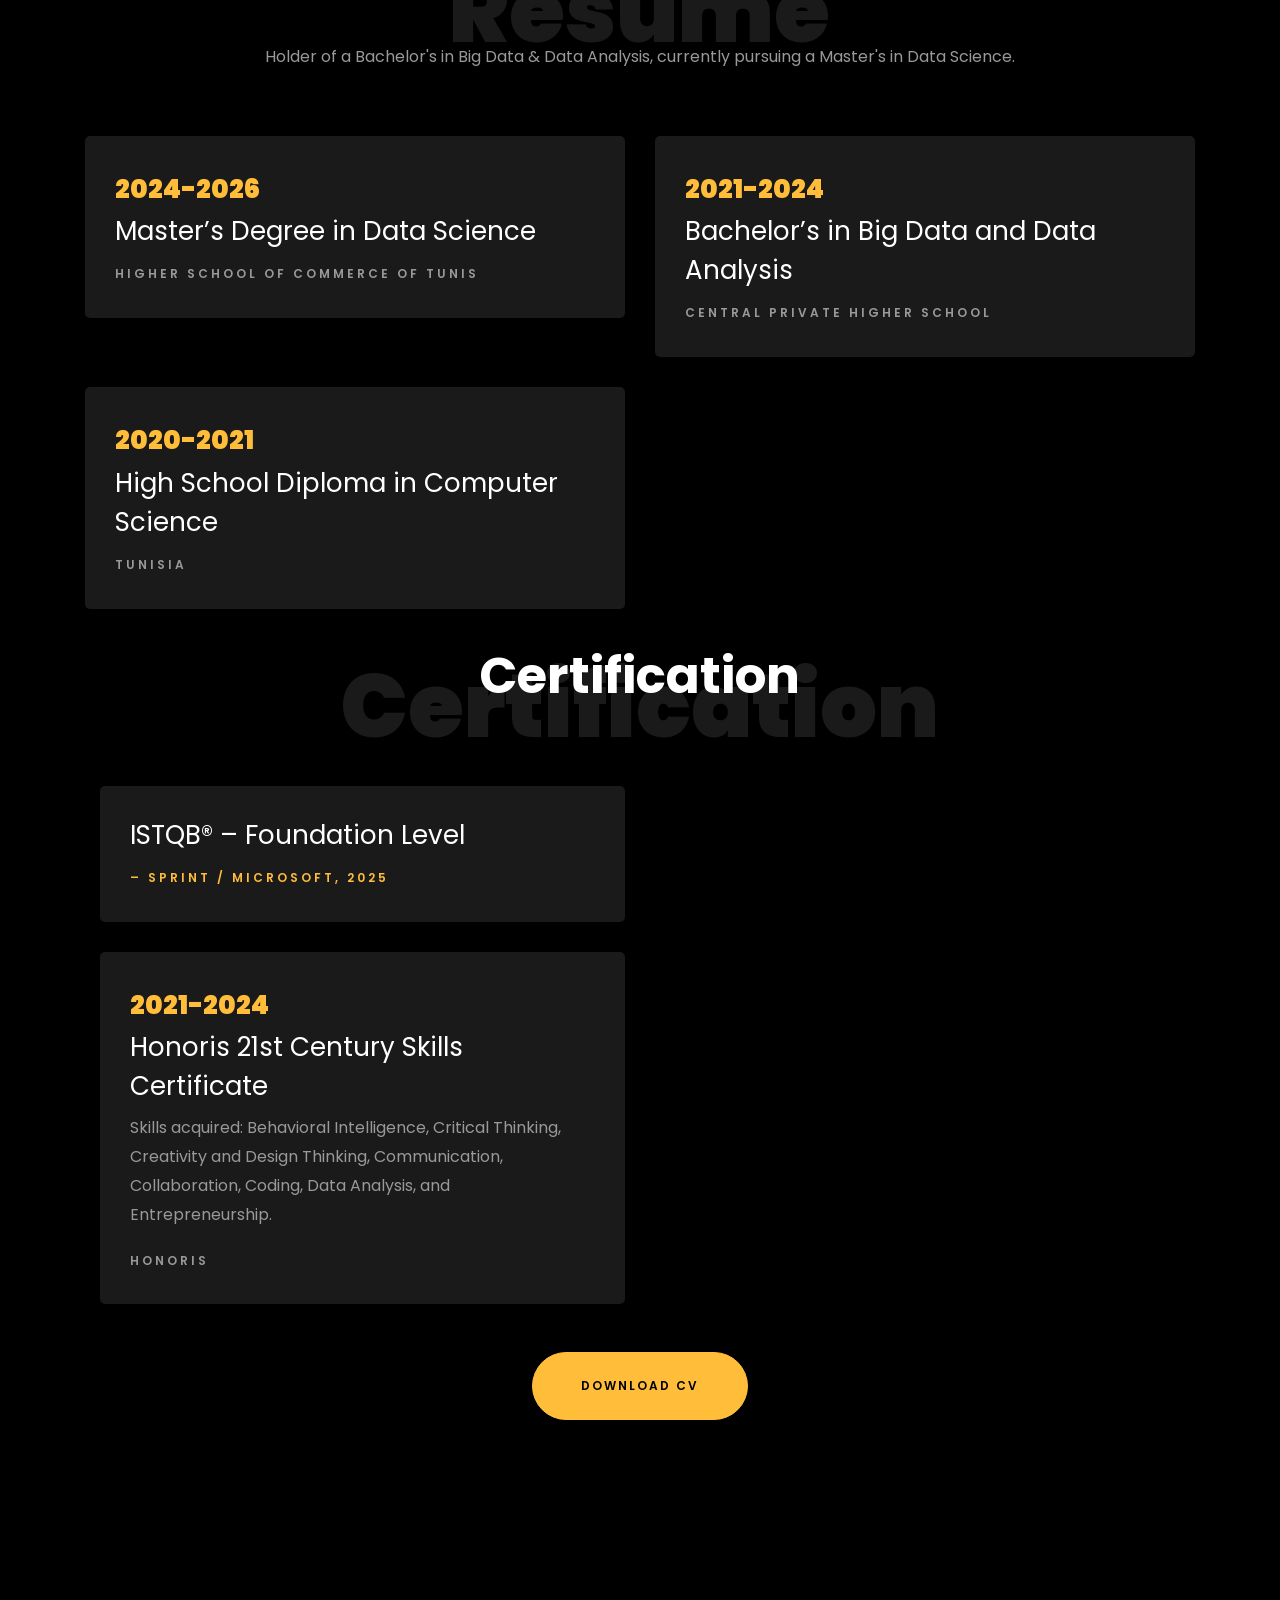
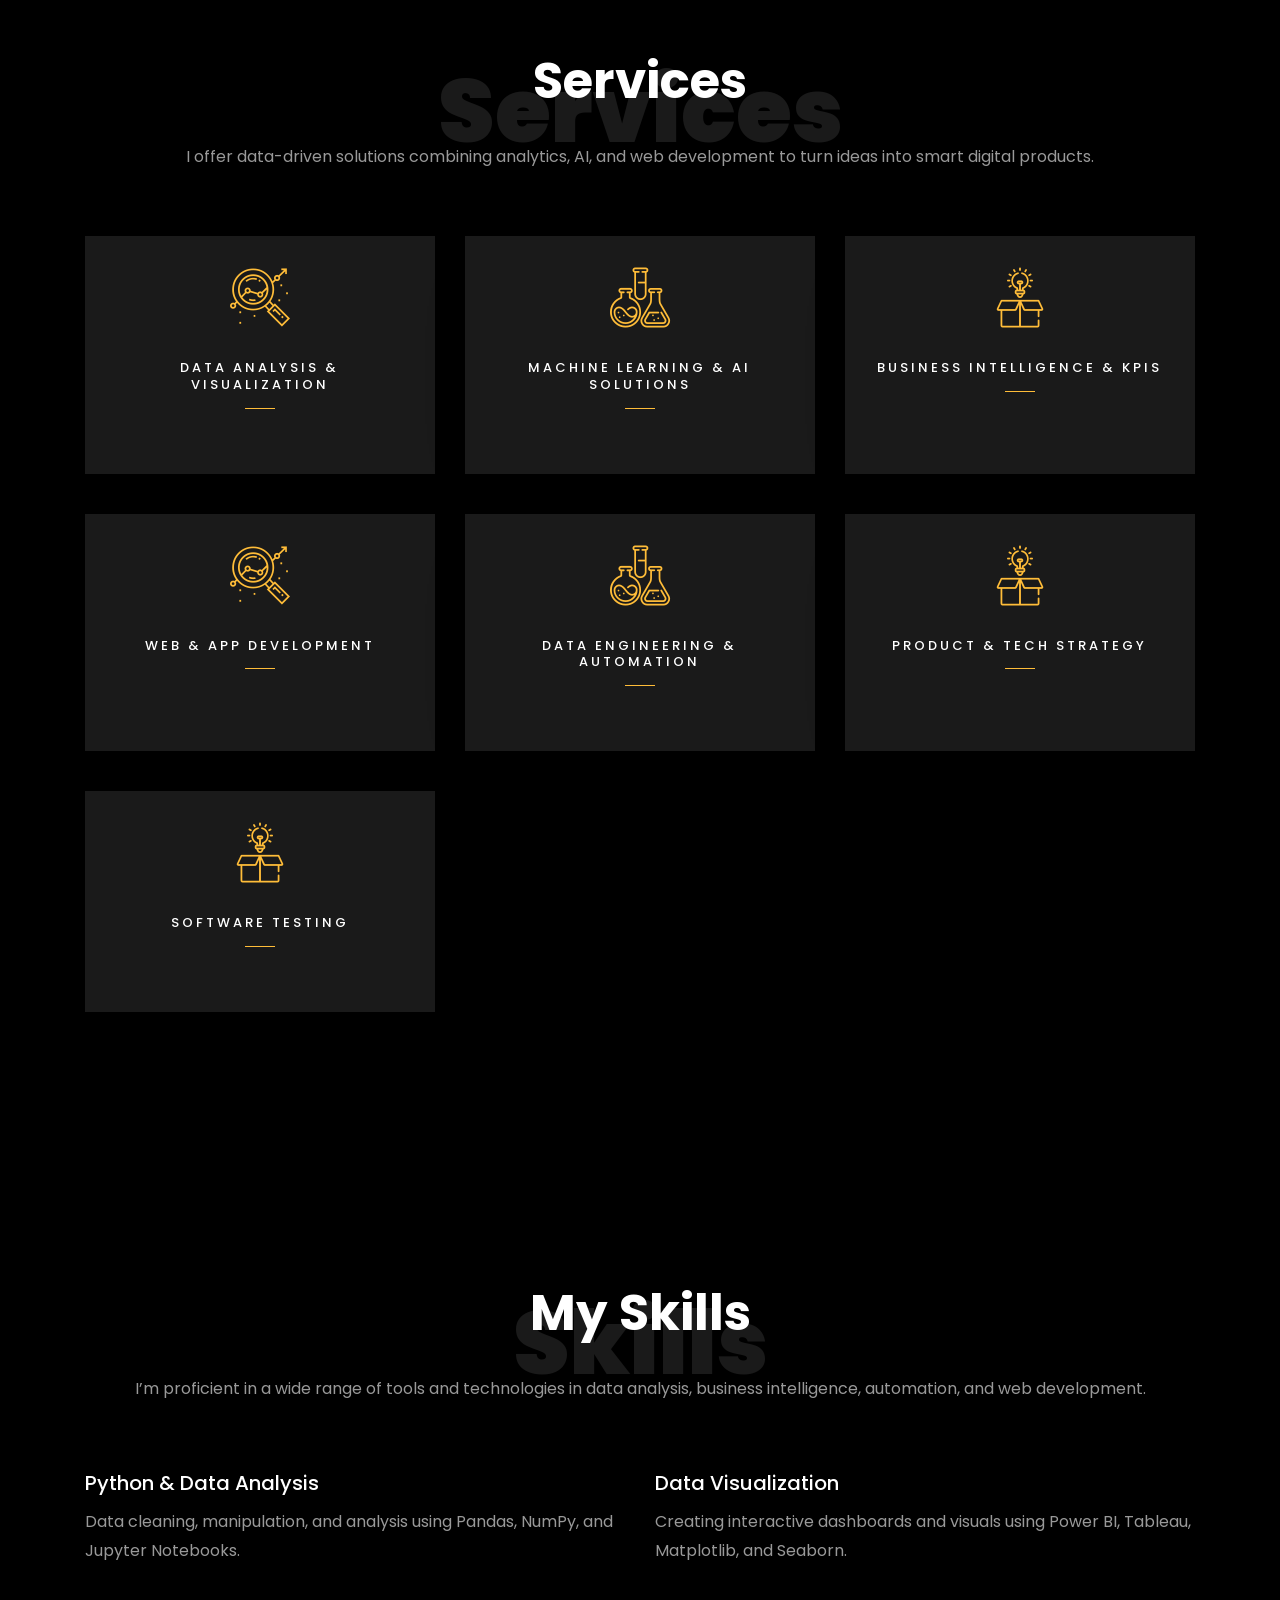
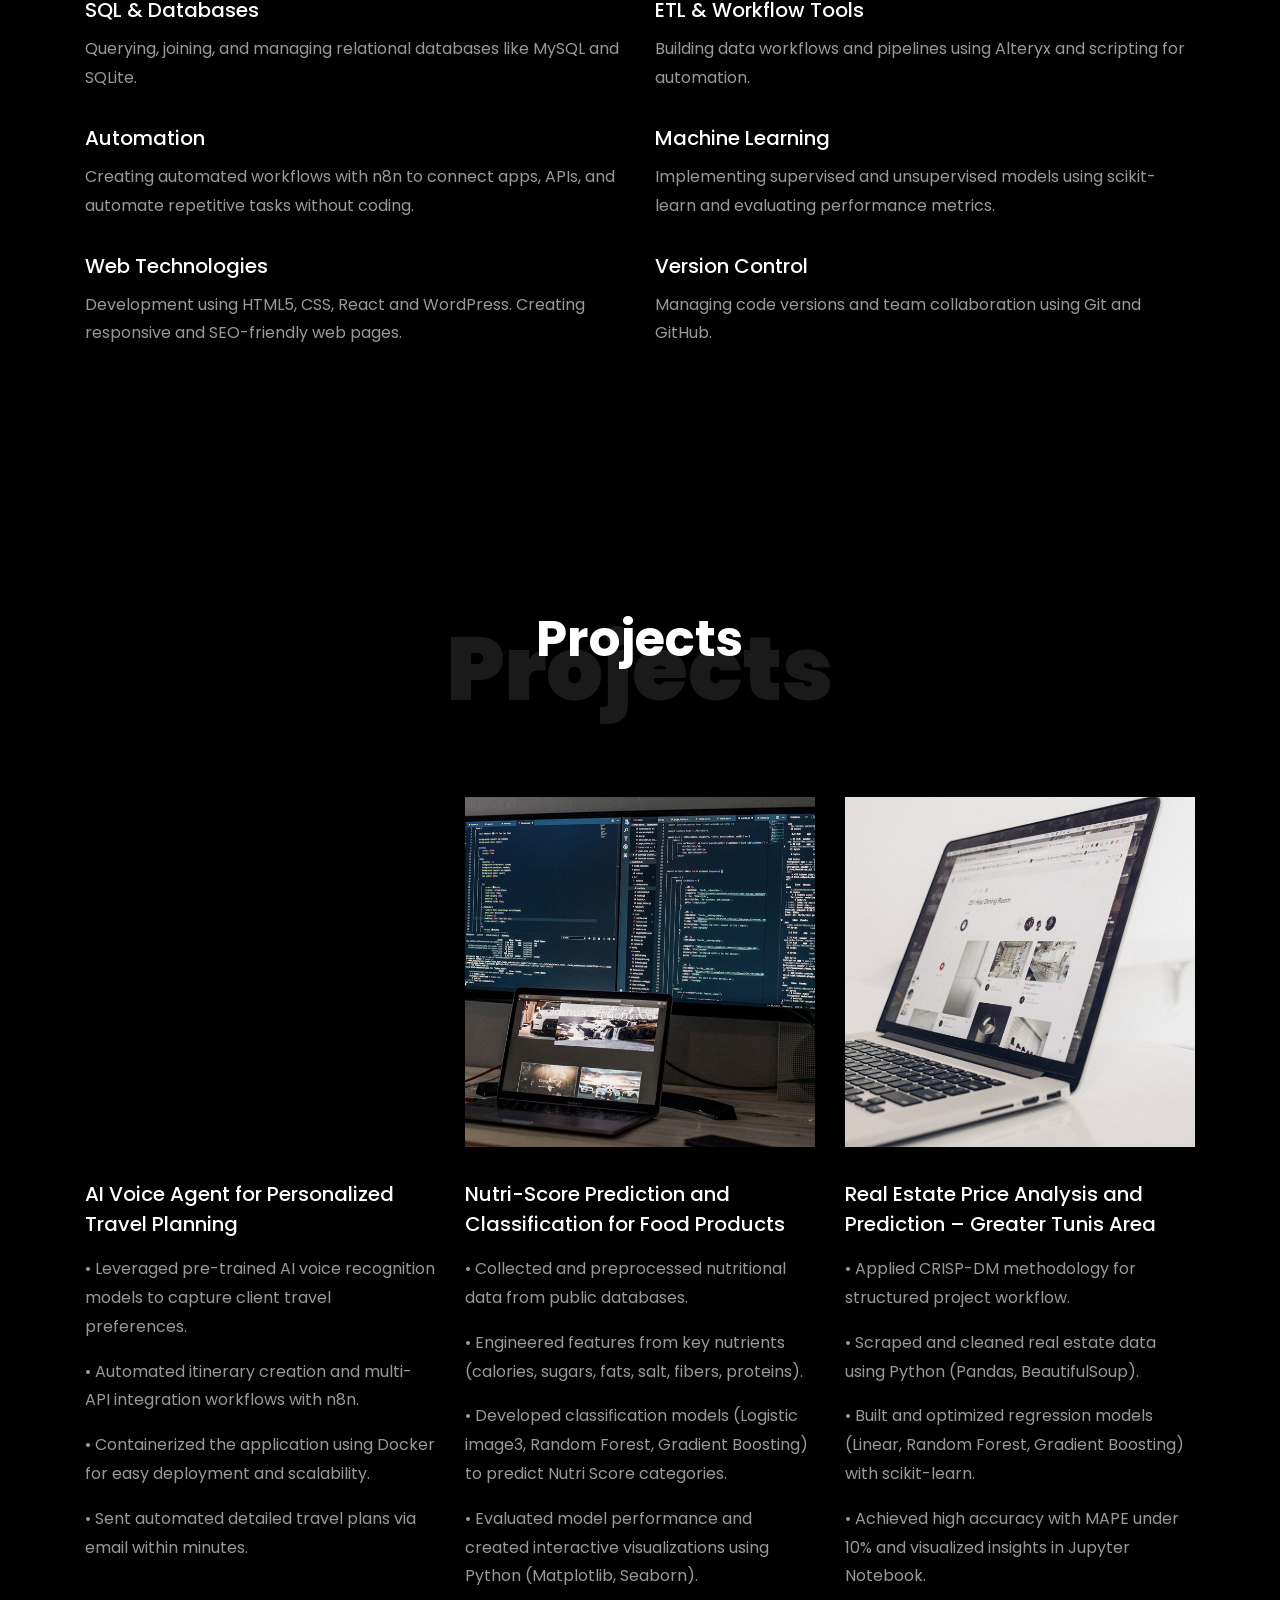
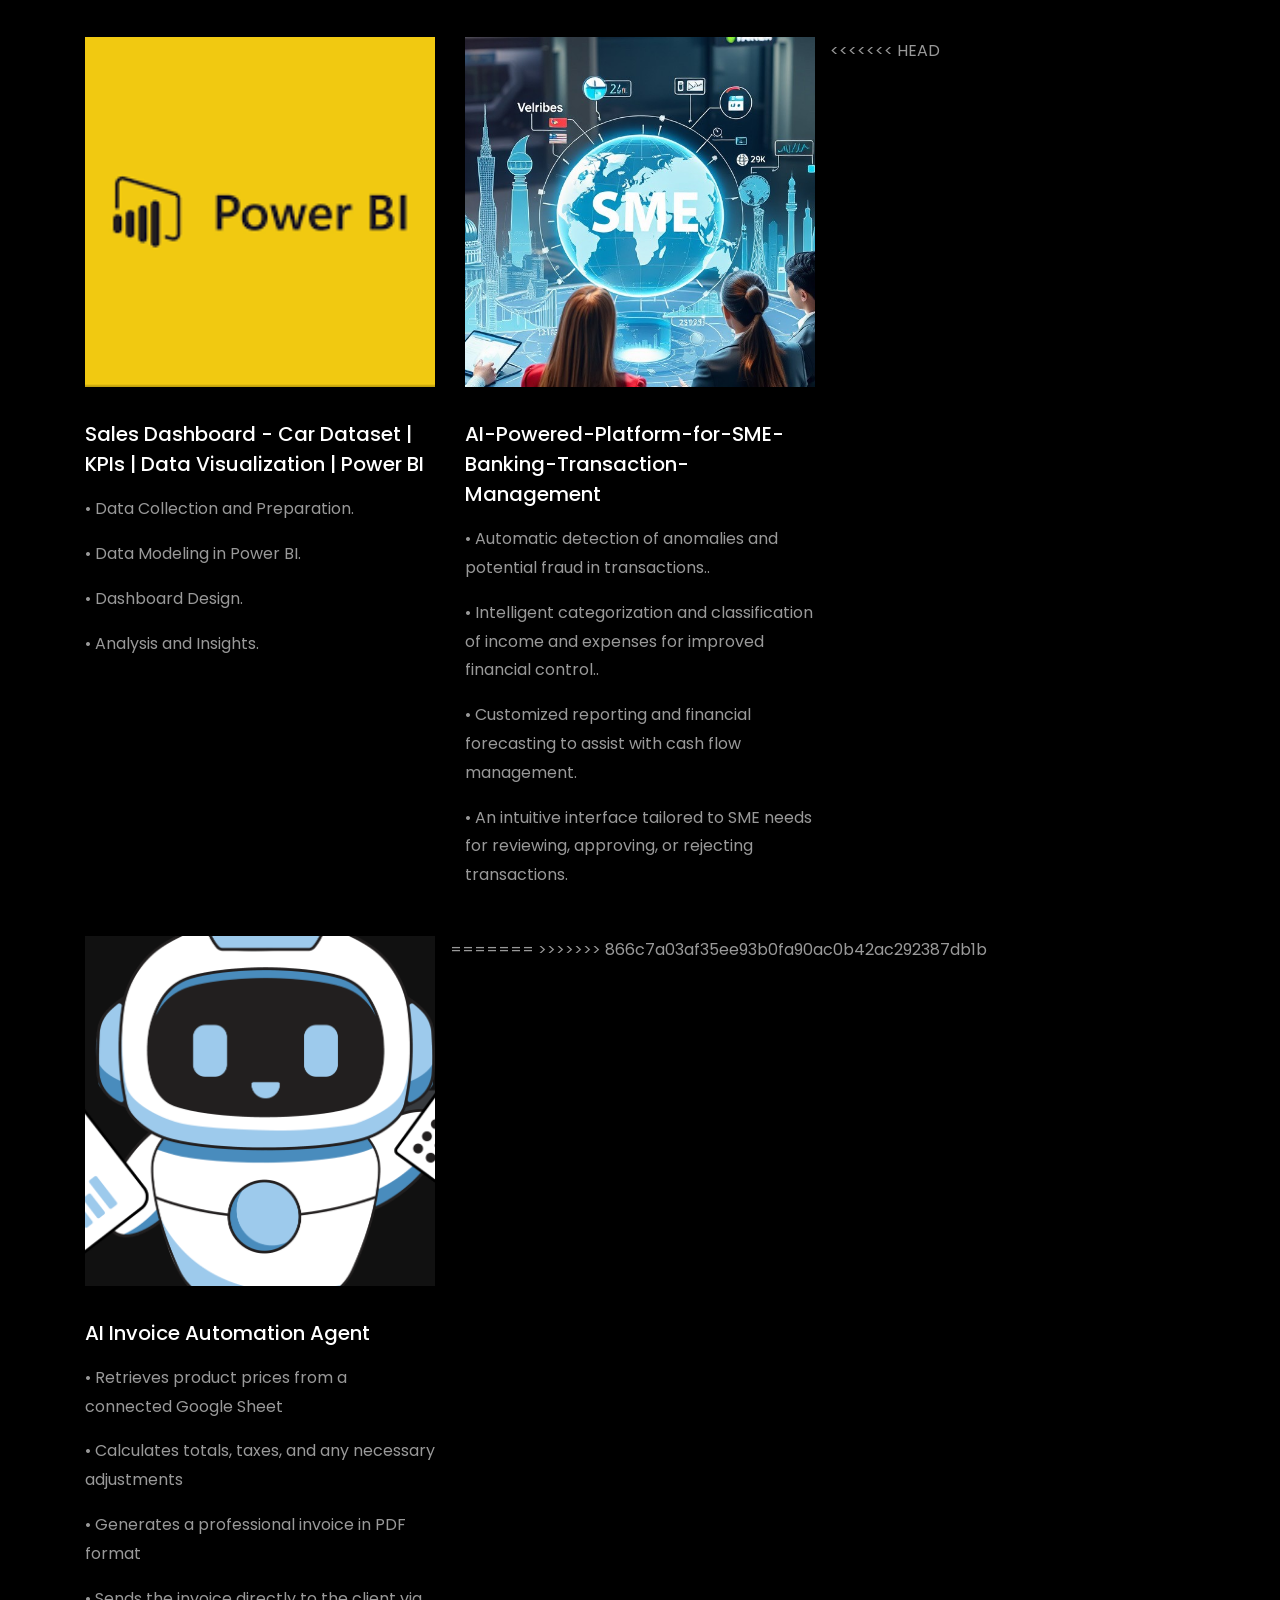
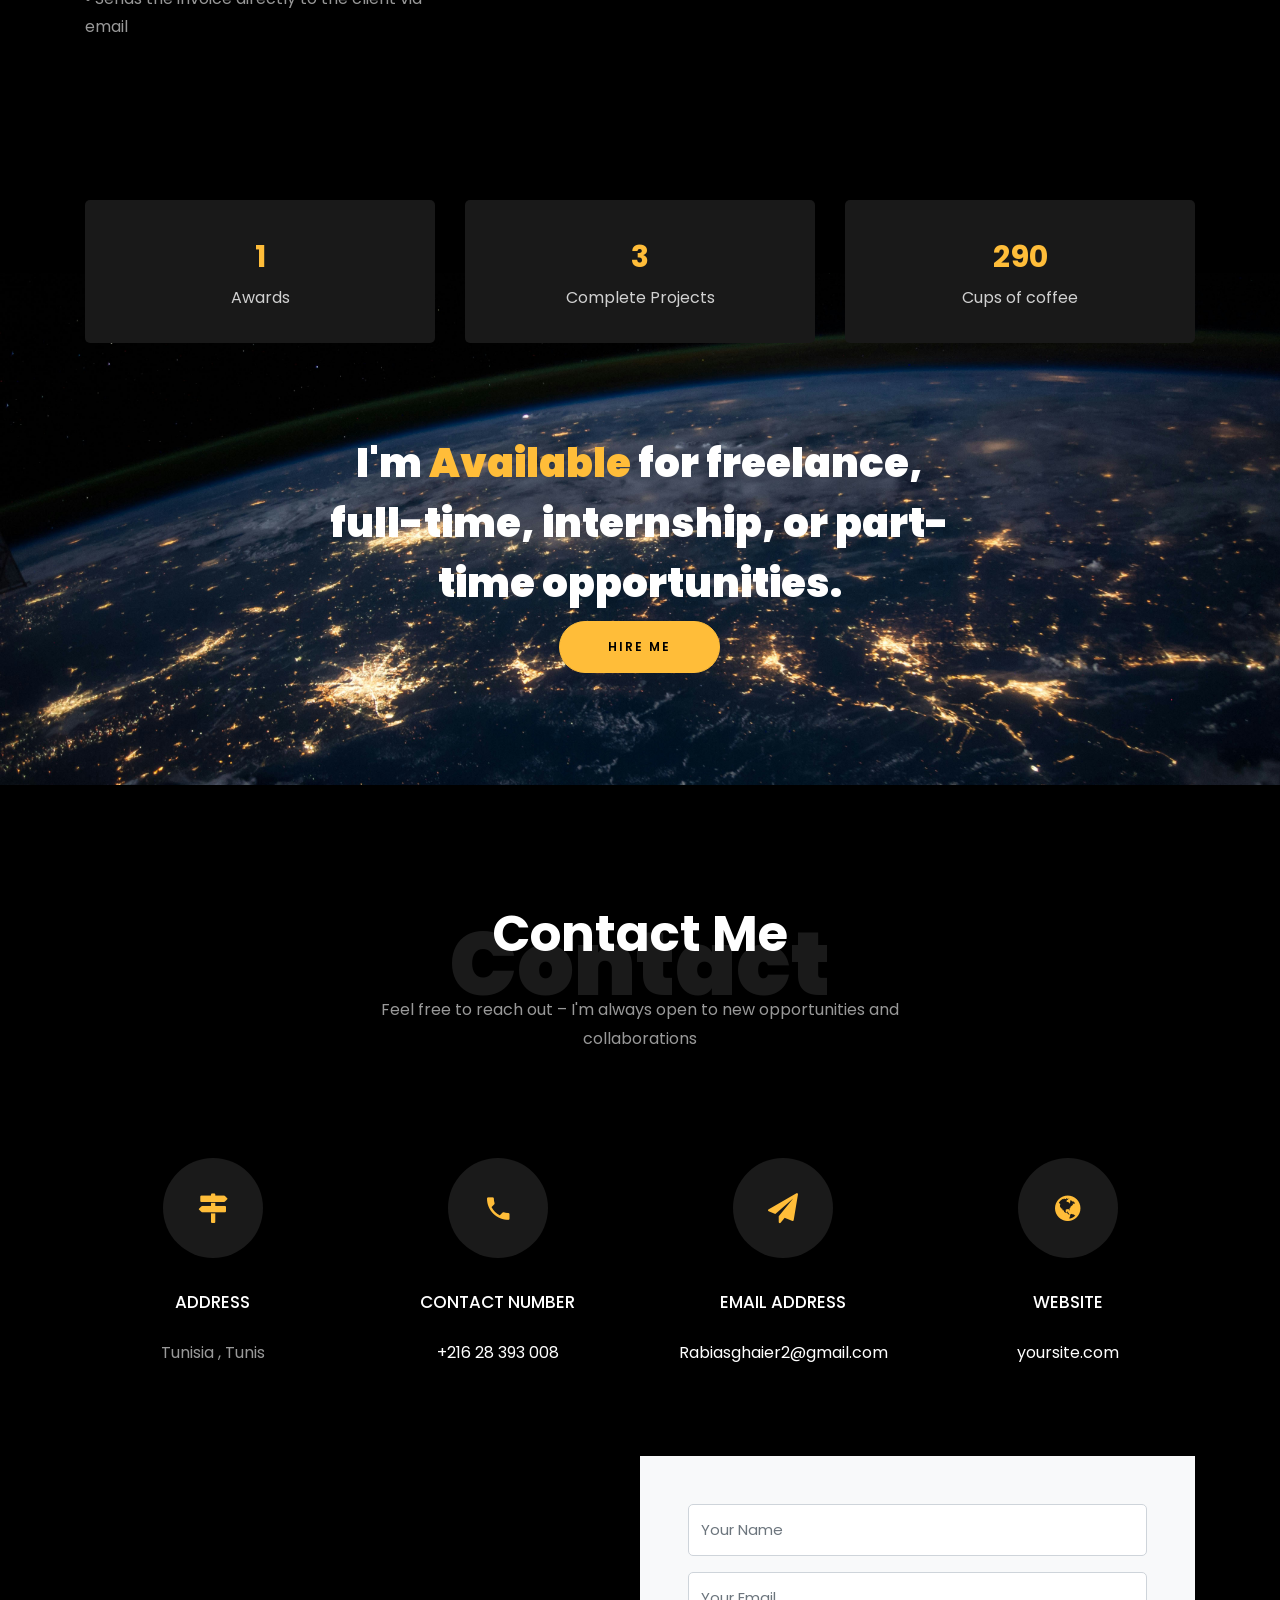
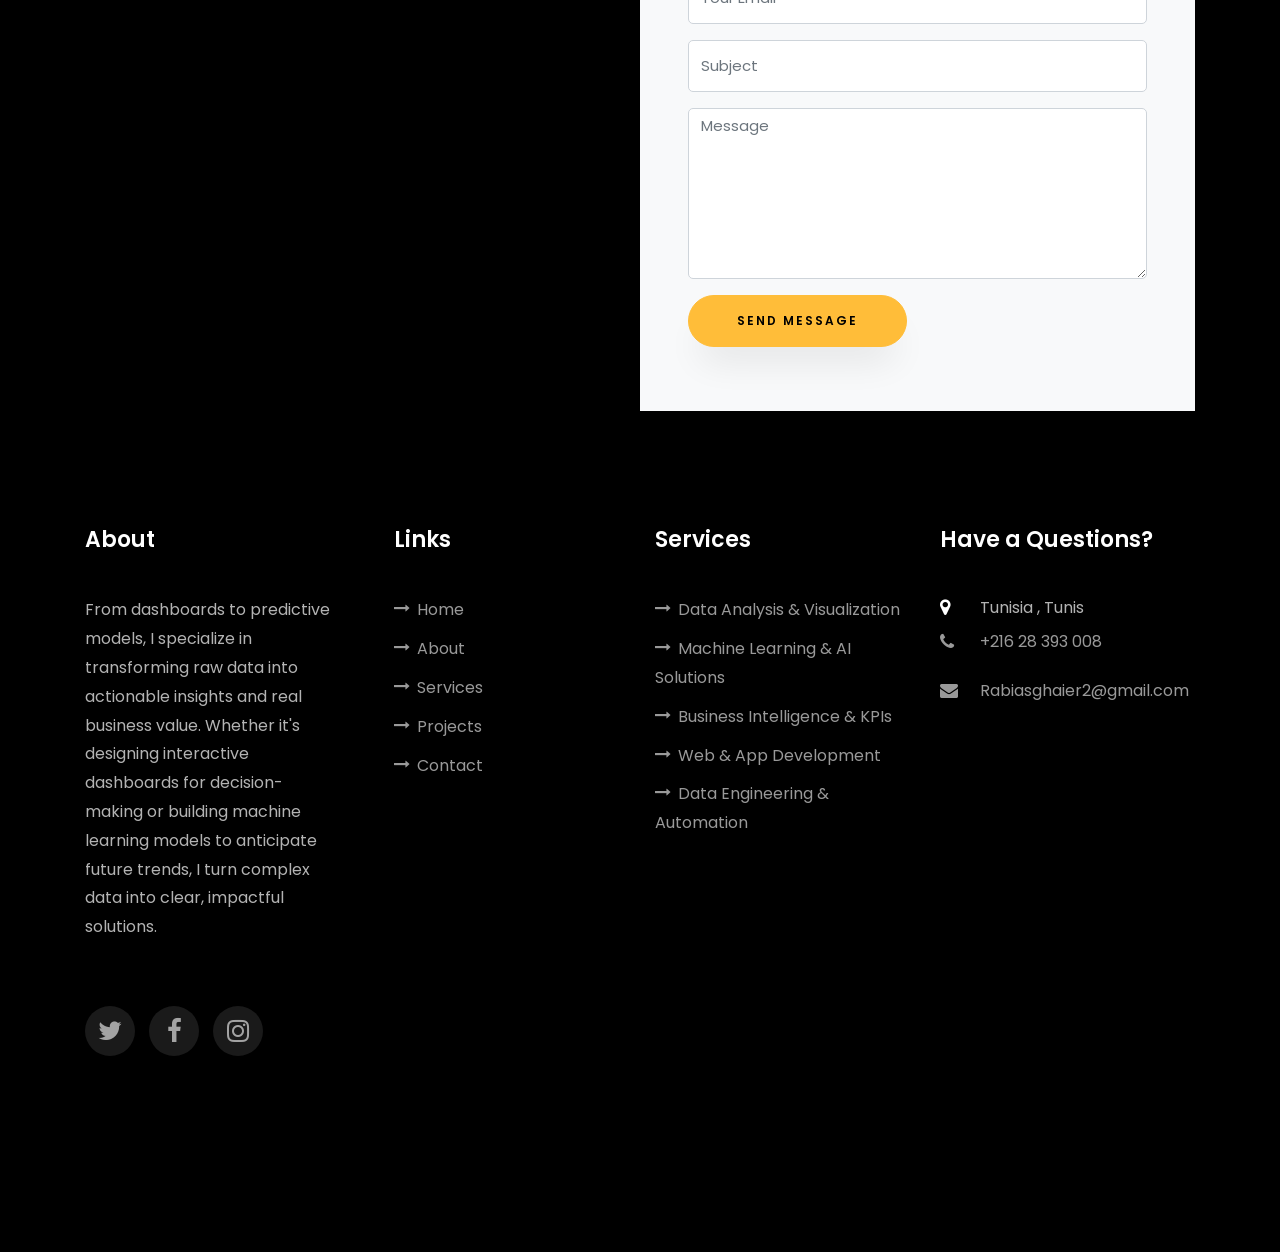
==== commit 9fc91173: "Merge remote changes" ====
--- a/index.html
+++ b/index.html
@@ -457,6 +457,7 @@
               </div>
             </div>
           </div>
+<<<<<<< HEAD
           <div class="col-md-4 d-flex ftco-animate">
           	<div class="blog-entry">
               <a href="single.html" class="block-20" style="background-image: url('images/agent.png');">
@@ -478,6 +479,8 @@
               </div>
             </div>
           </div>
+=======
+>>>>>>> 866c7a03af35ee93b0fa90ac0b42ac292387db1b
         </div>
       </div>
     </section>
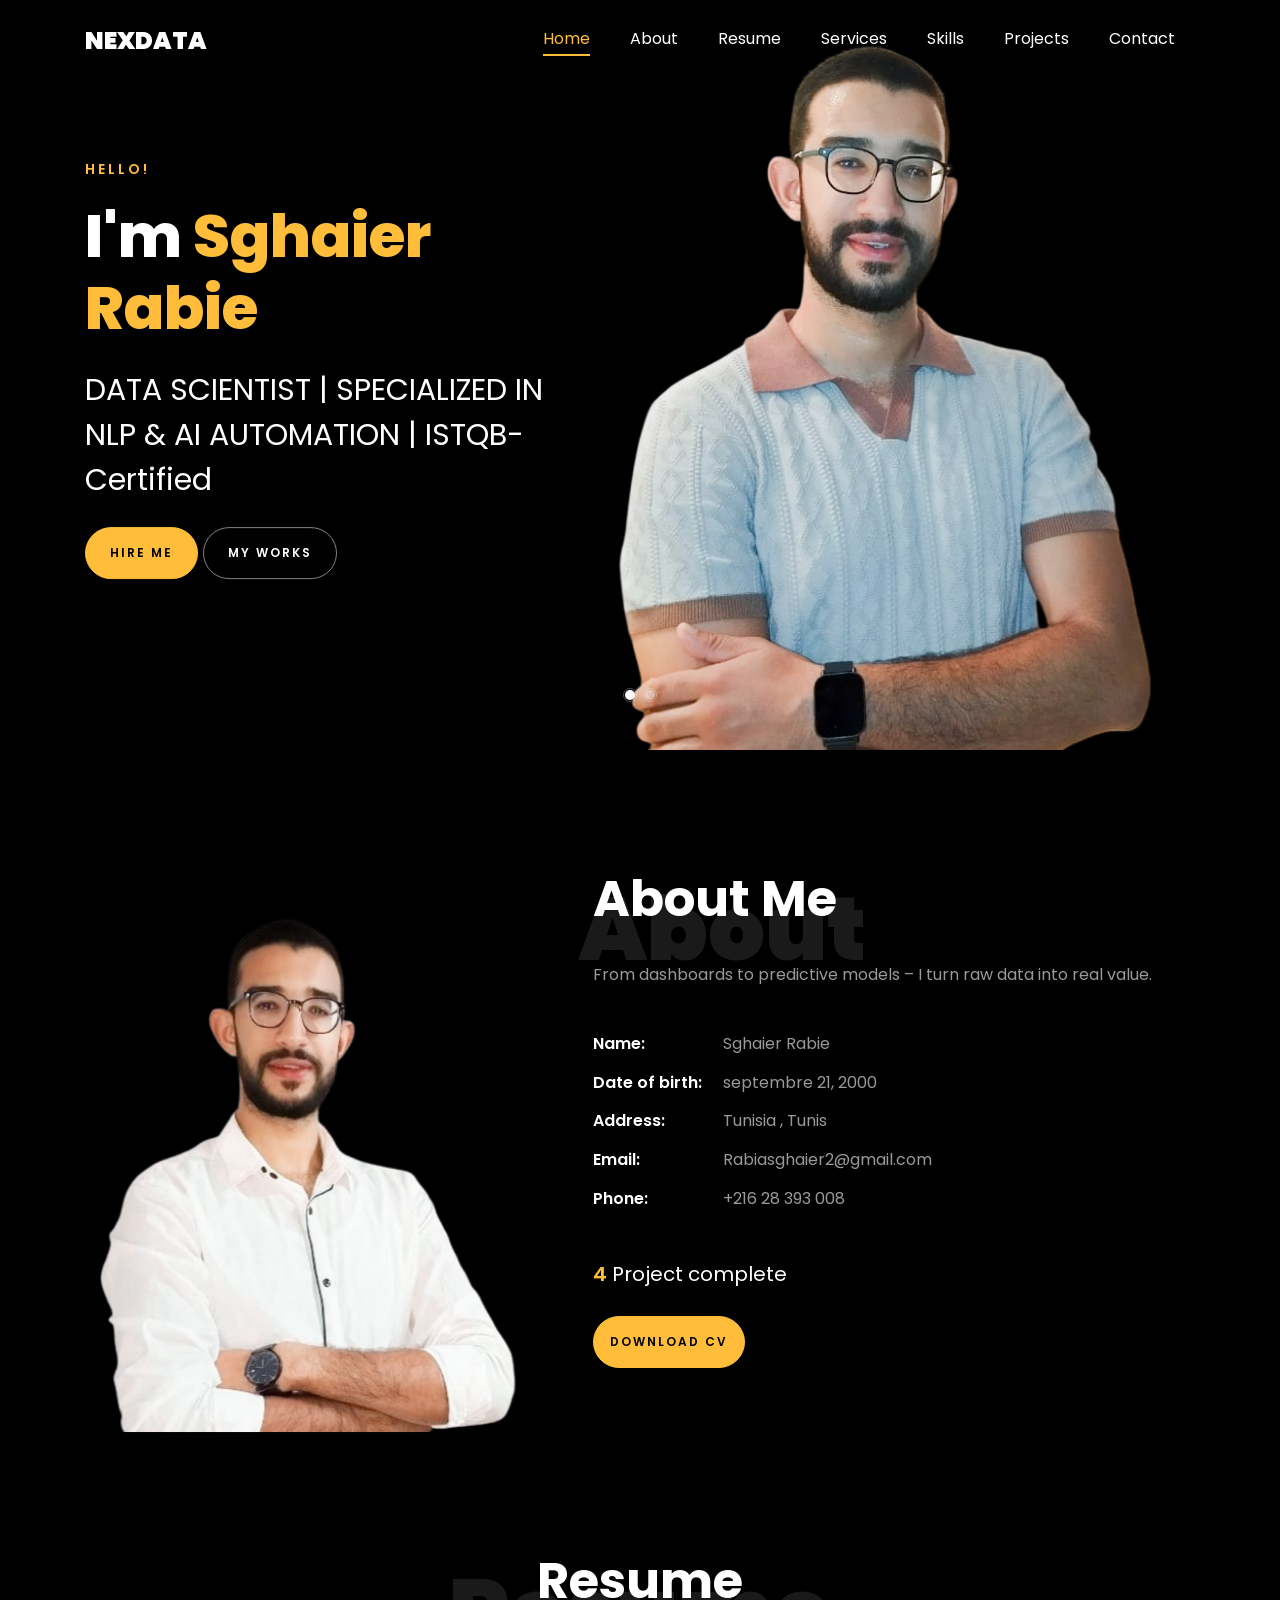
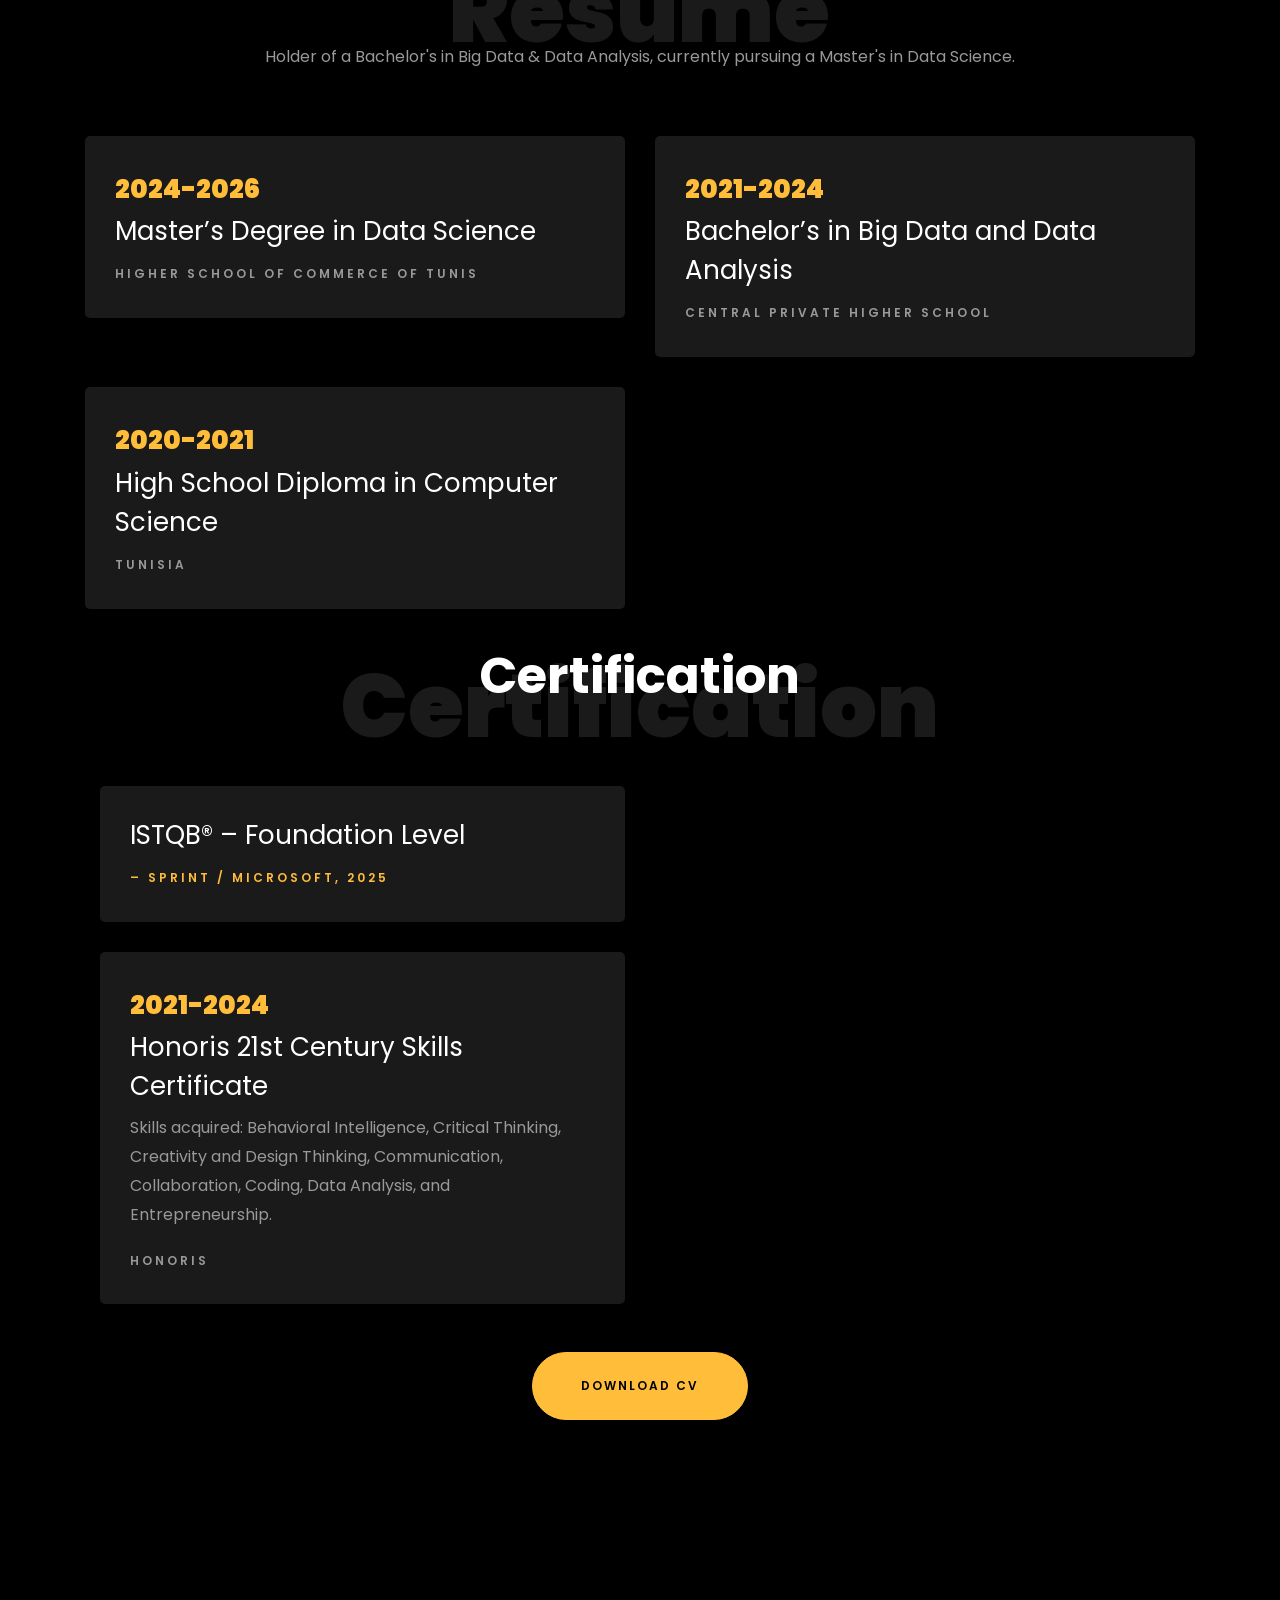
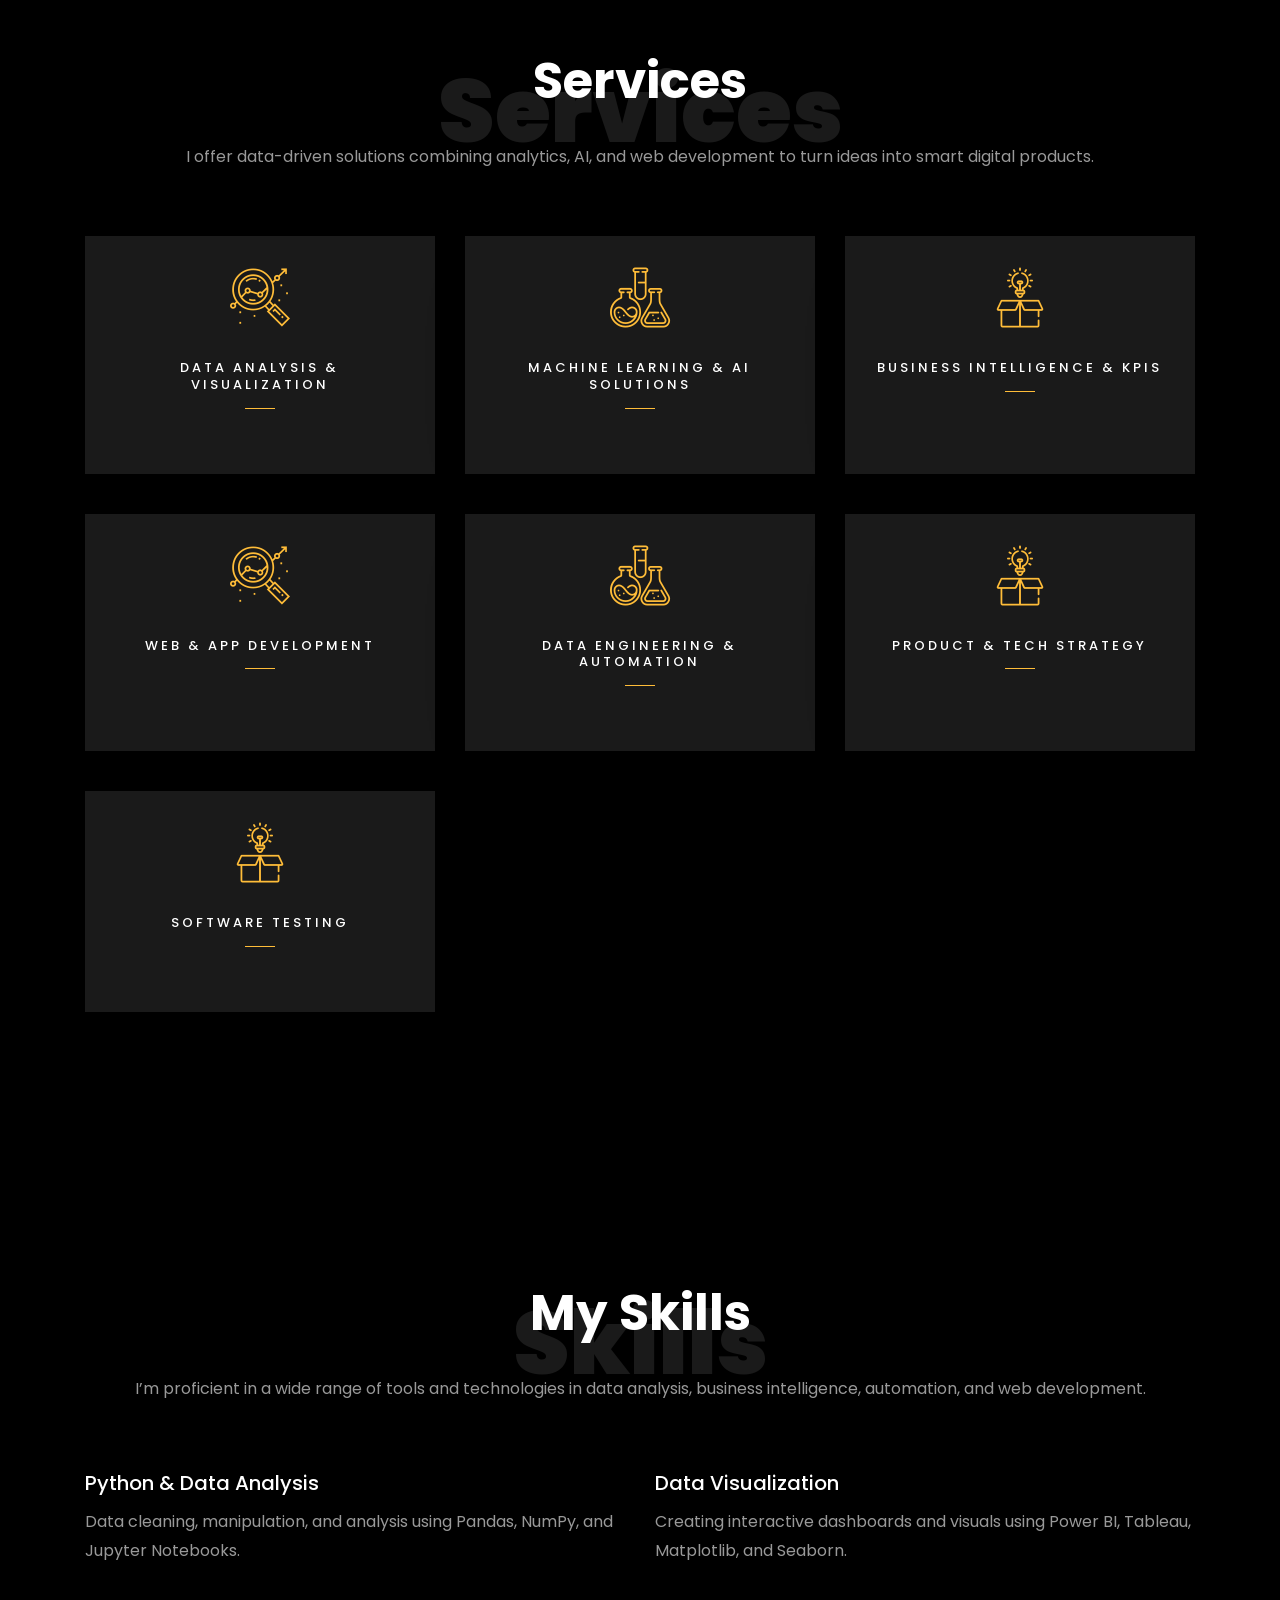
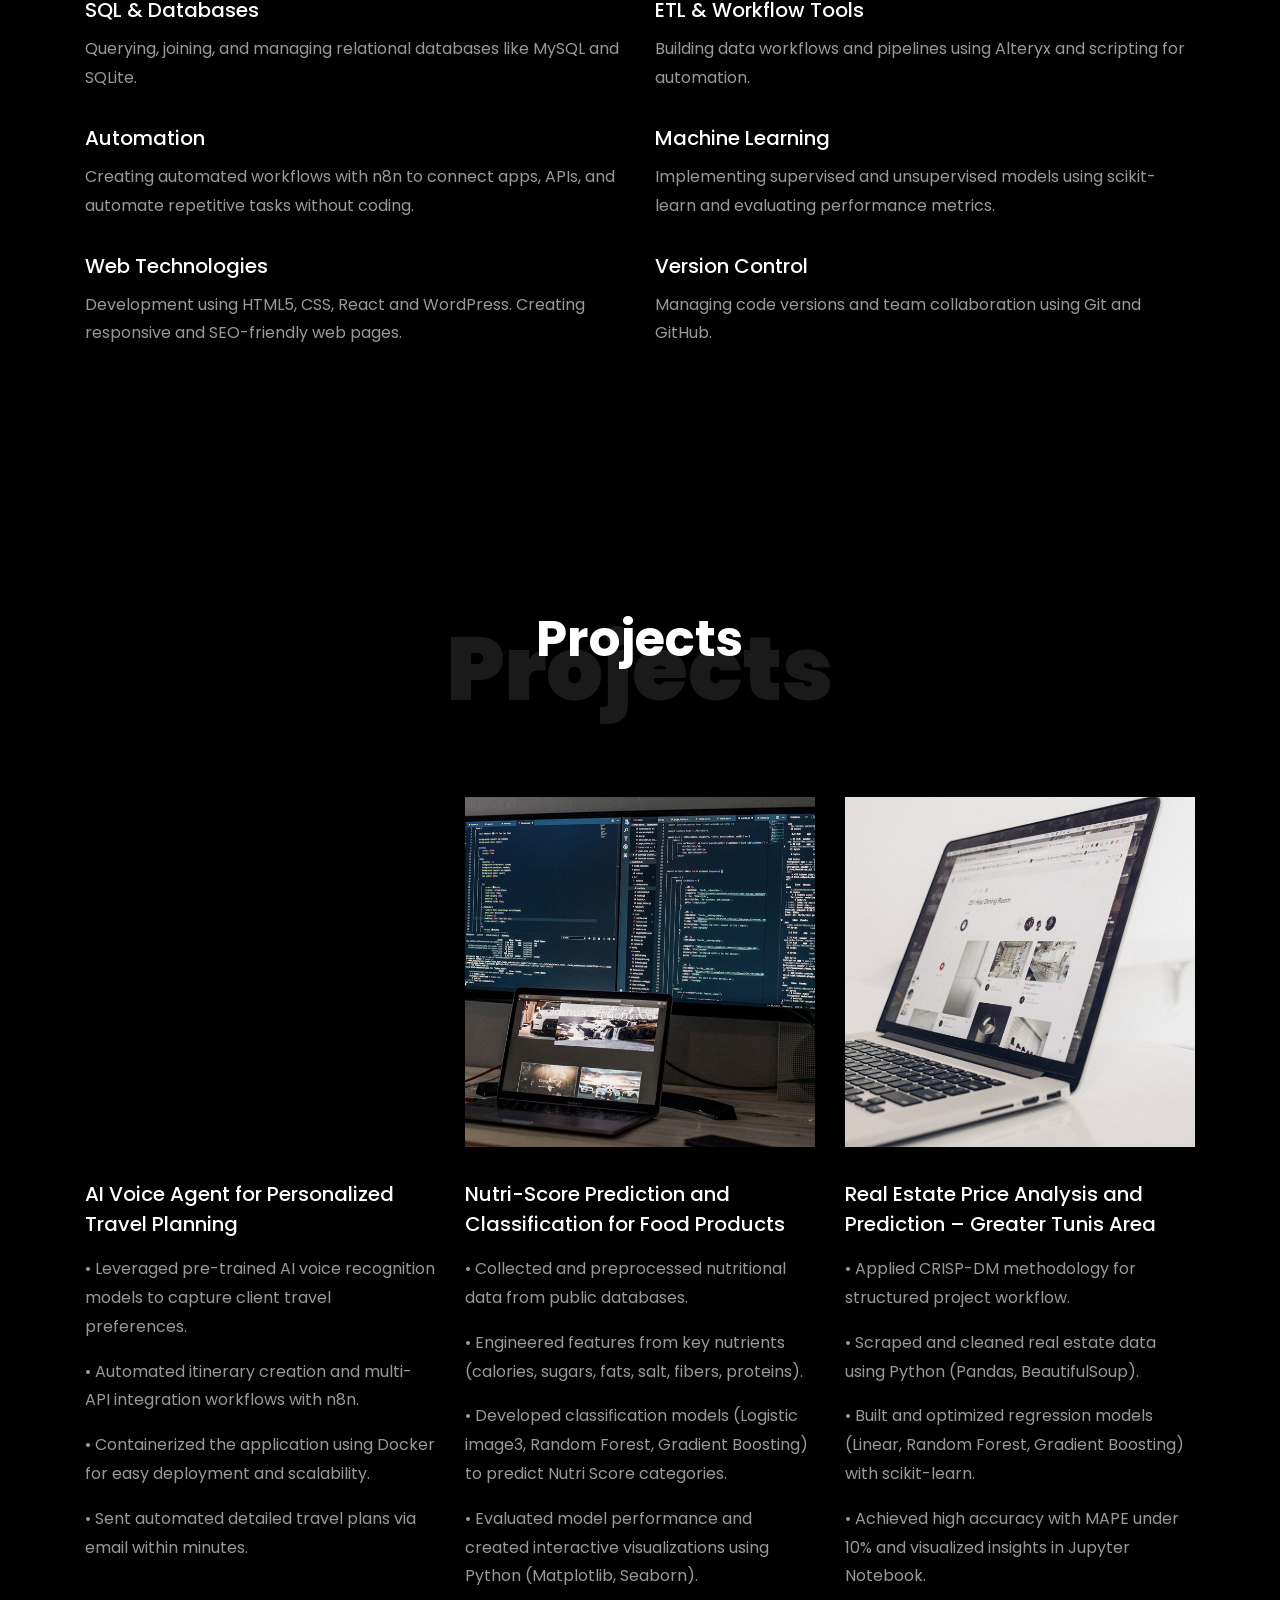
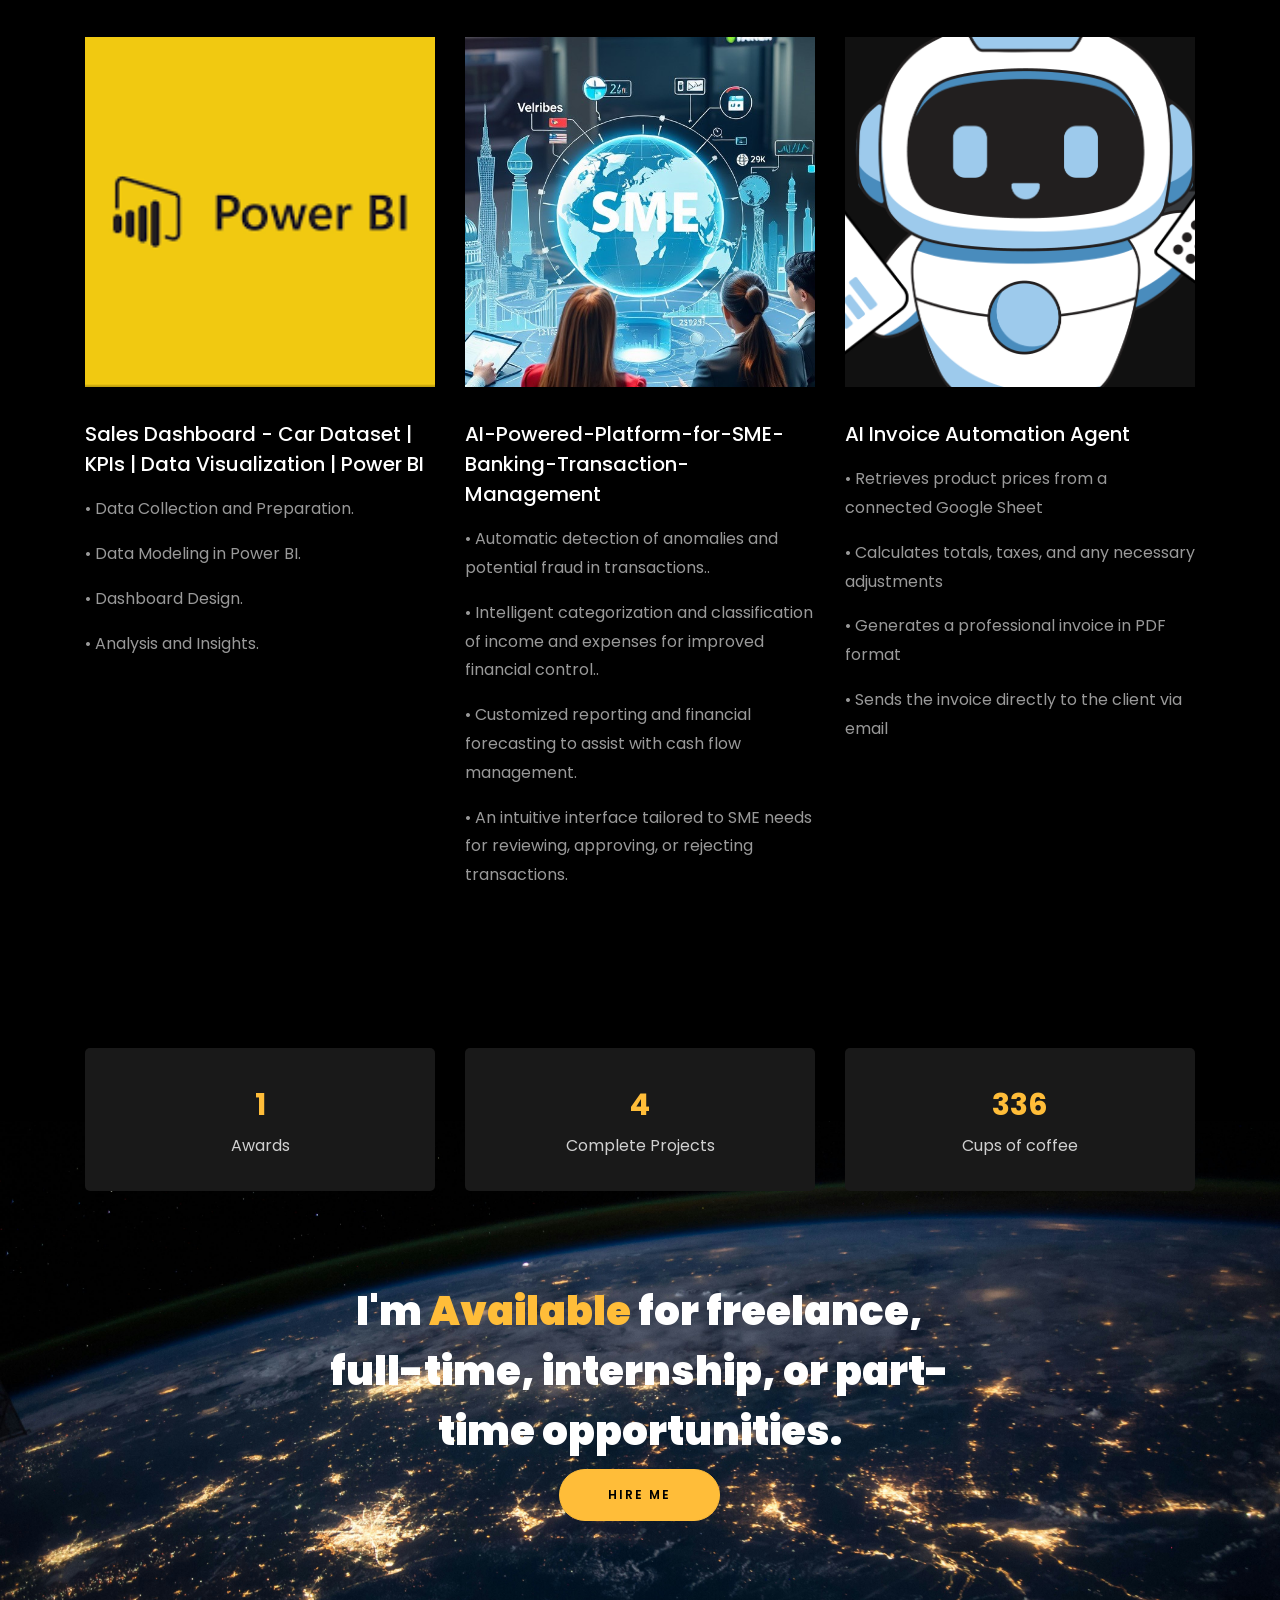
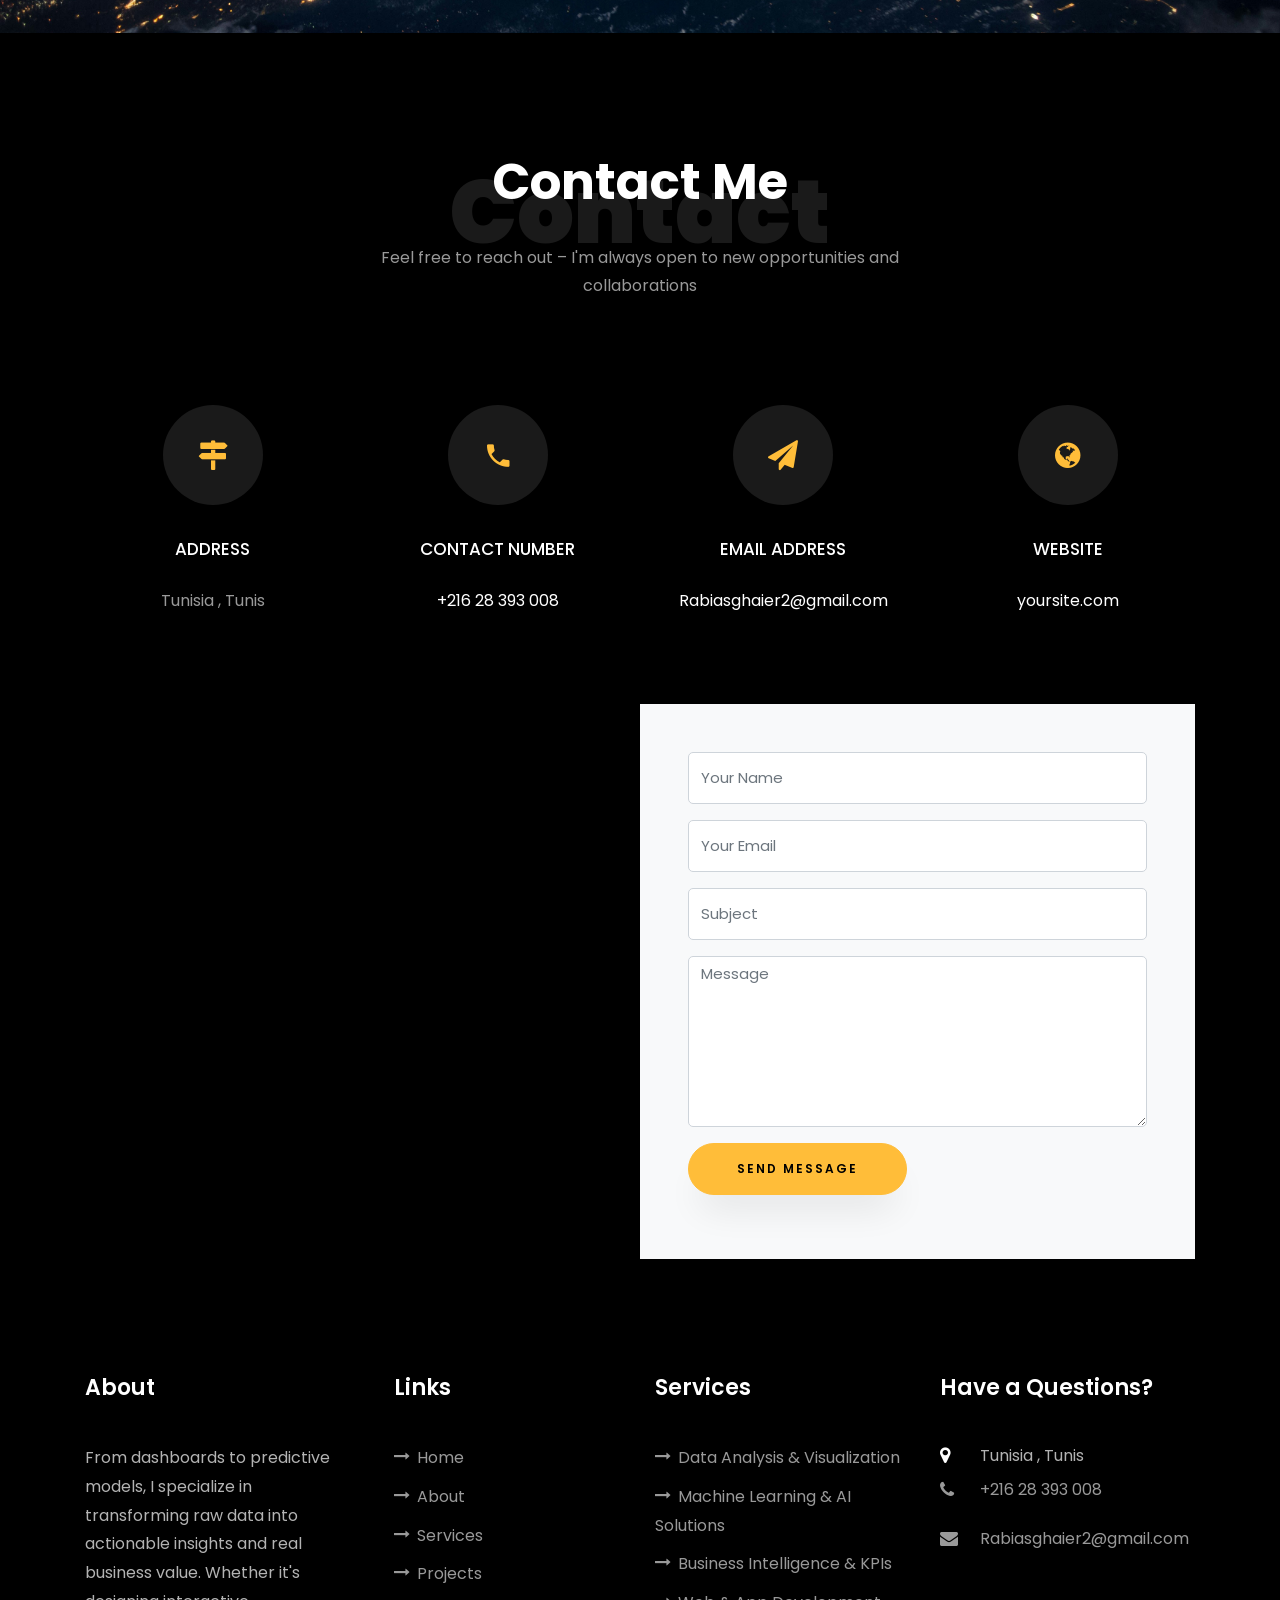
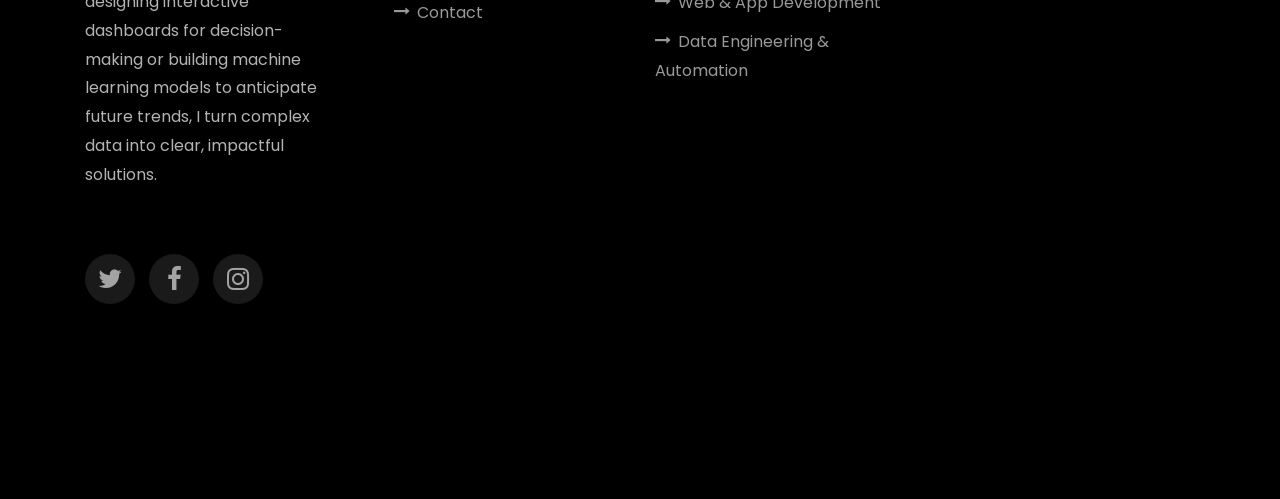
==== commit 7ecb3662: "Update index.html" ====
--- a/index.html
+++ b/index.html
@@ -457,7 +457,6 @@
               </div>
             </div>
           </div>
-<<<<<<< HEAD
           <div class="col-md-4 d-flex ftco-animate">
           	<div class="blog-entry">
               <a href="single.html" class="block-20" style="background-image: url('images/agent.png');">
@@ -479,8 +478,6 @@
               </div>
             </div>
           </div>
-=======
->>>>>>> 866c7a03af35ee93b0fa90ac0b42ac292387db1b
         </div>
       </div>
     </section>
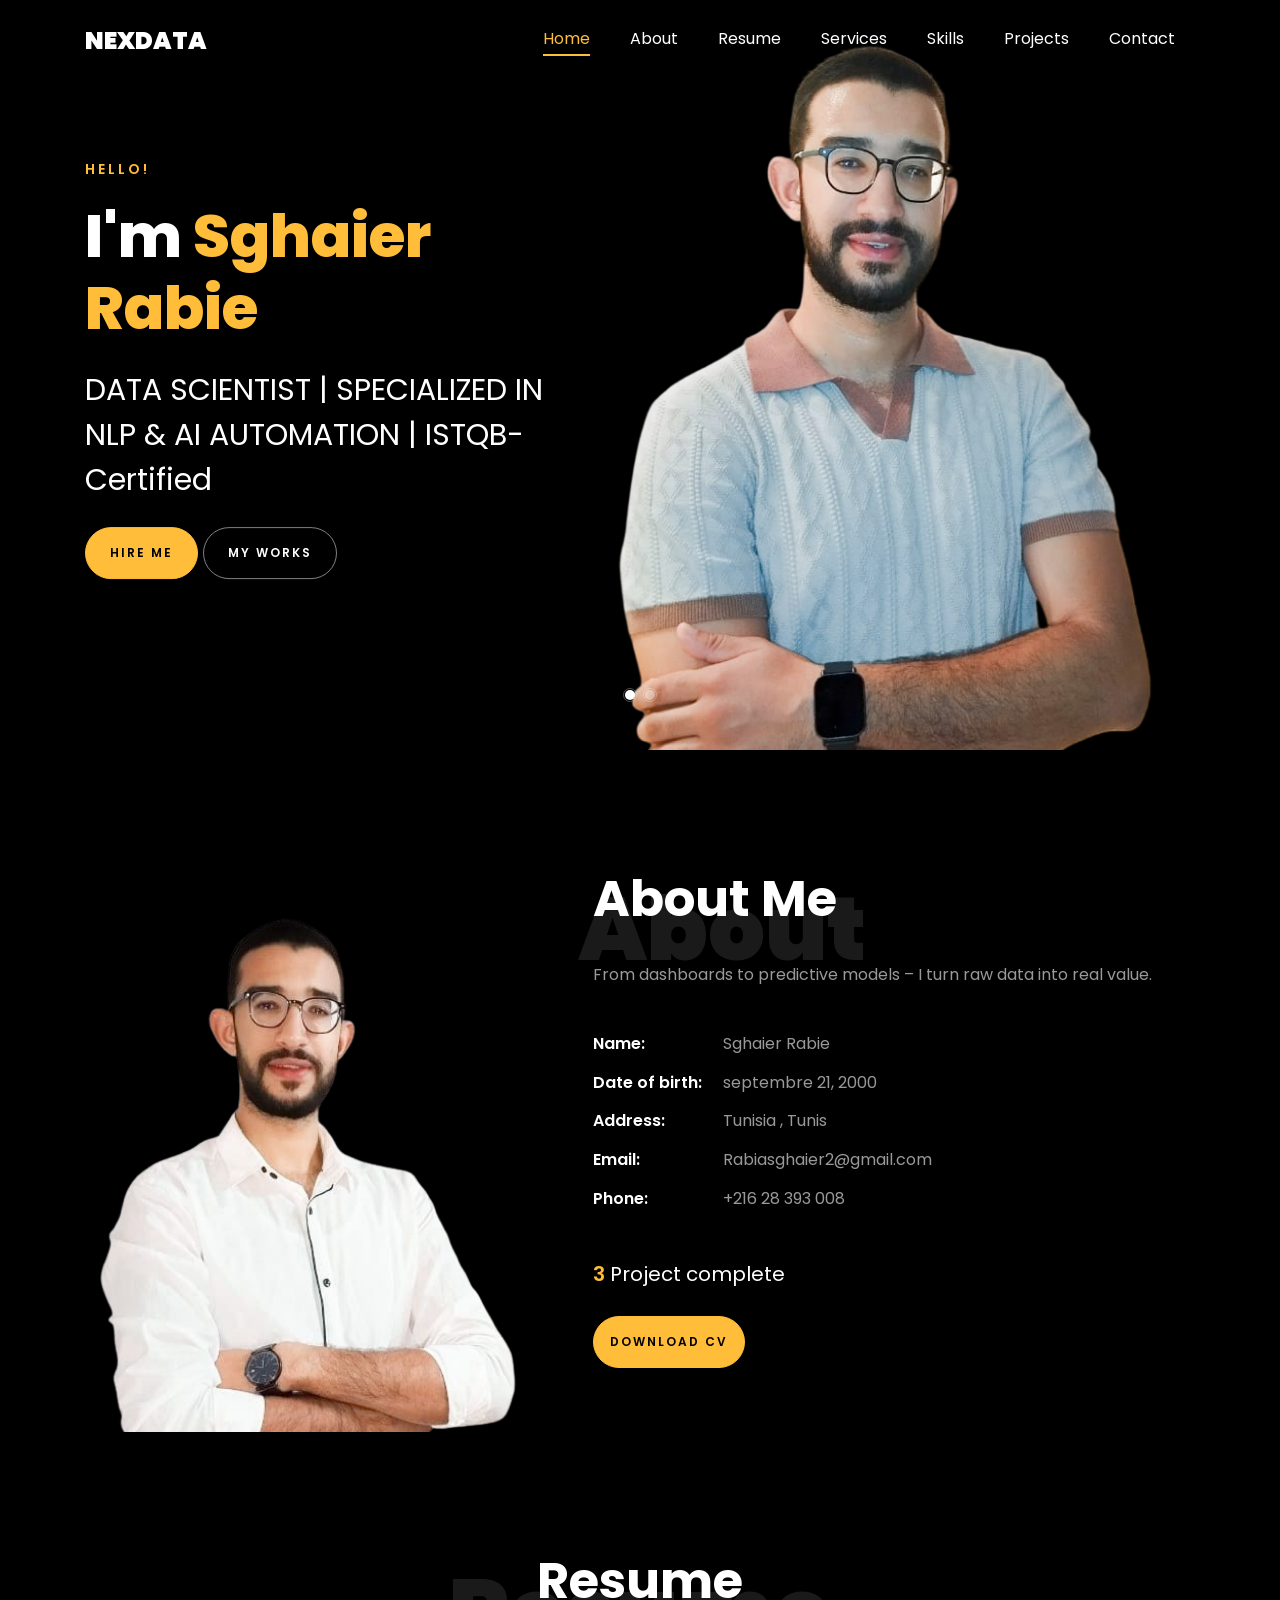
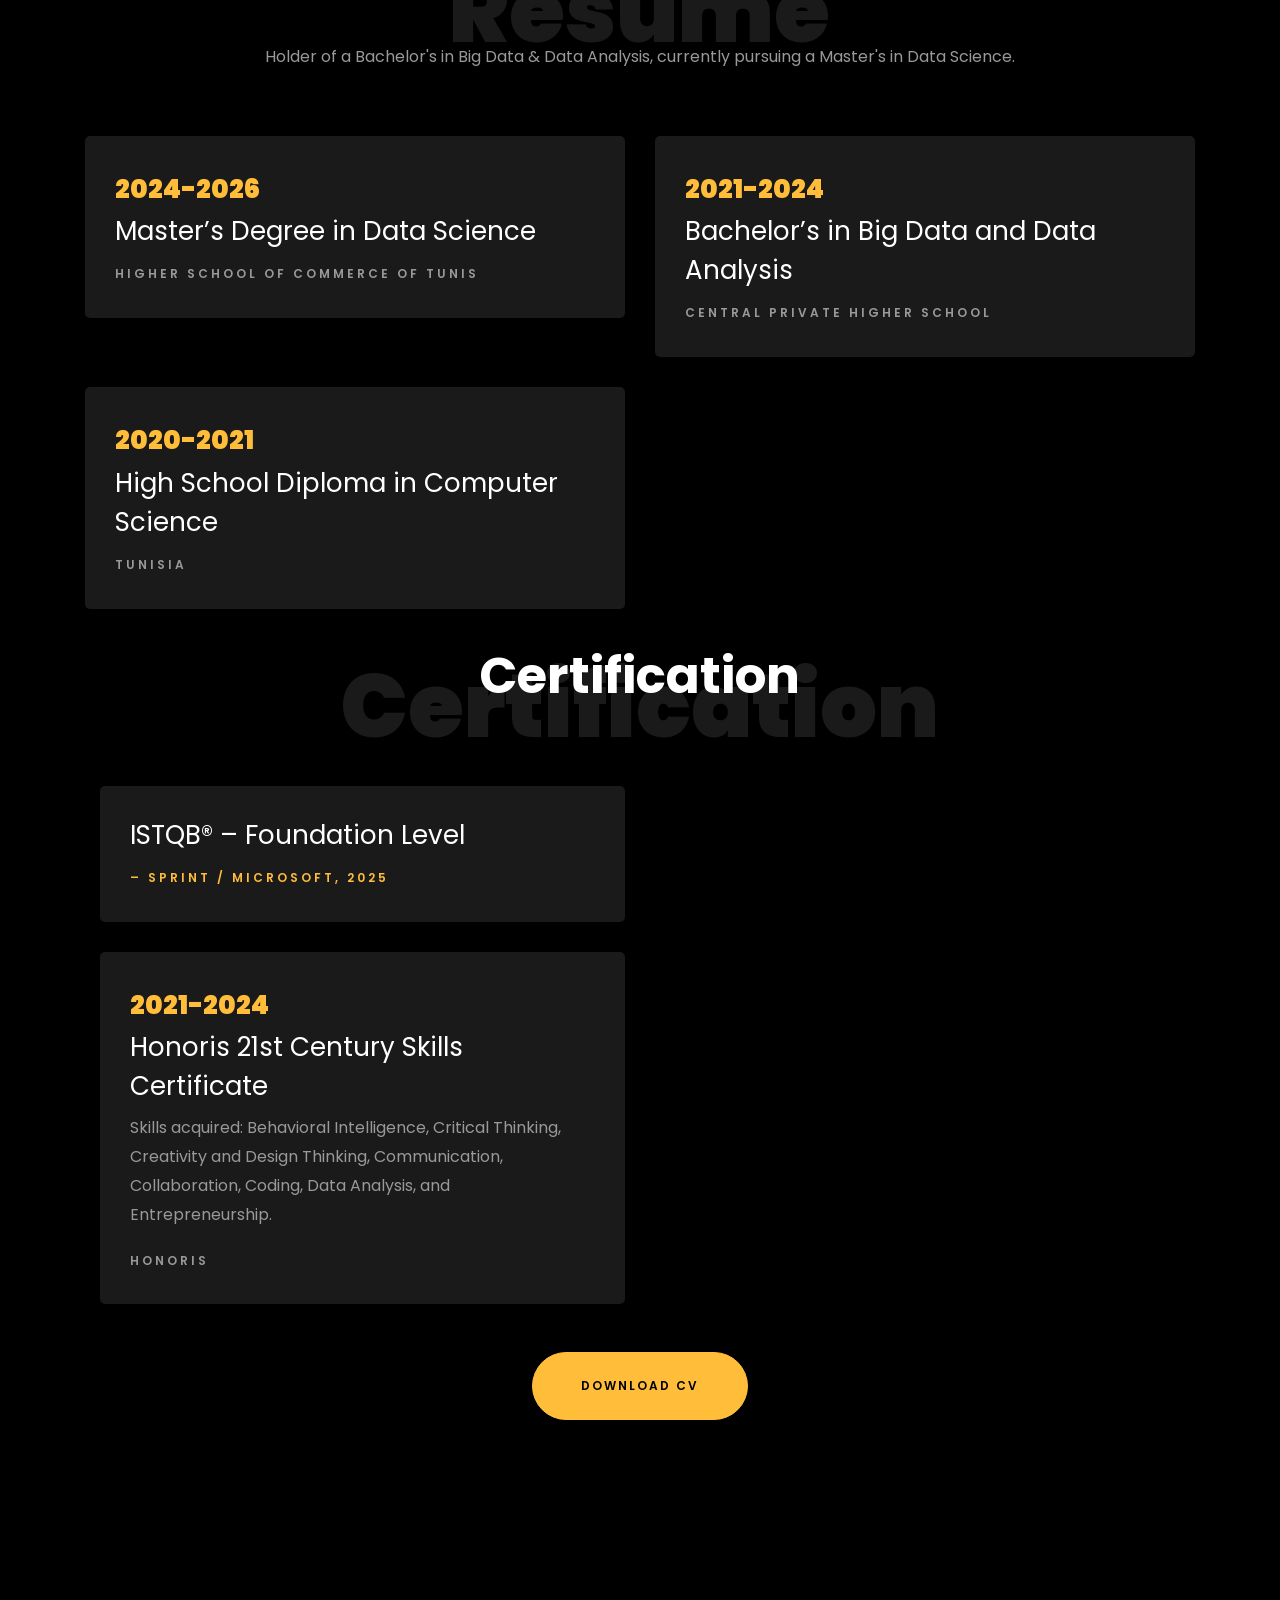
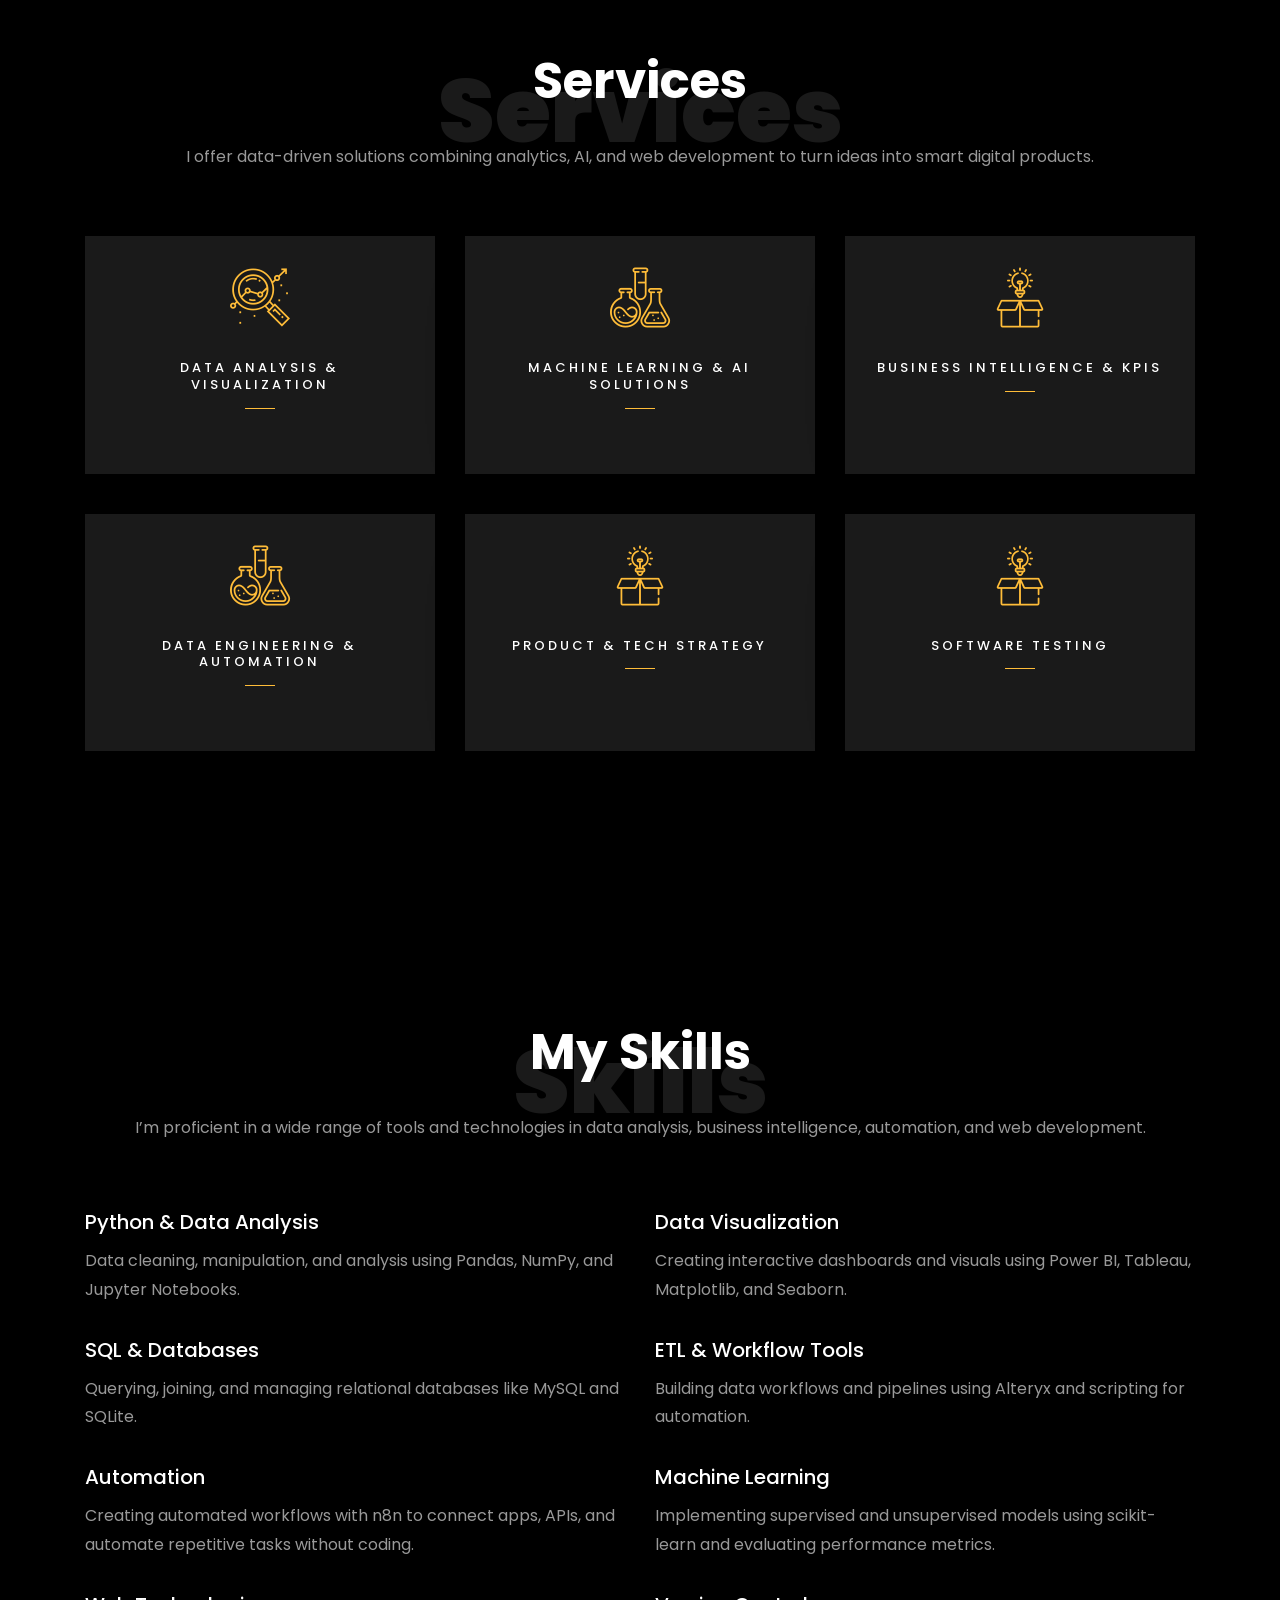
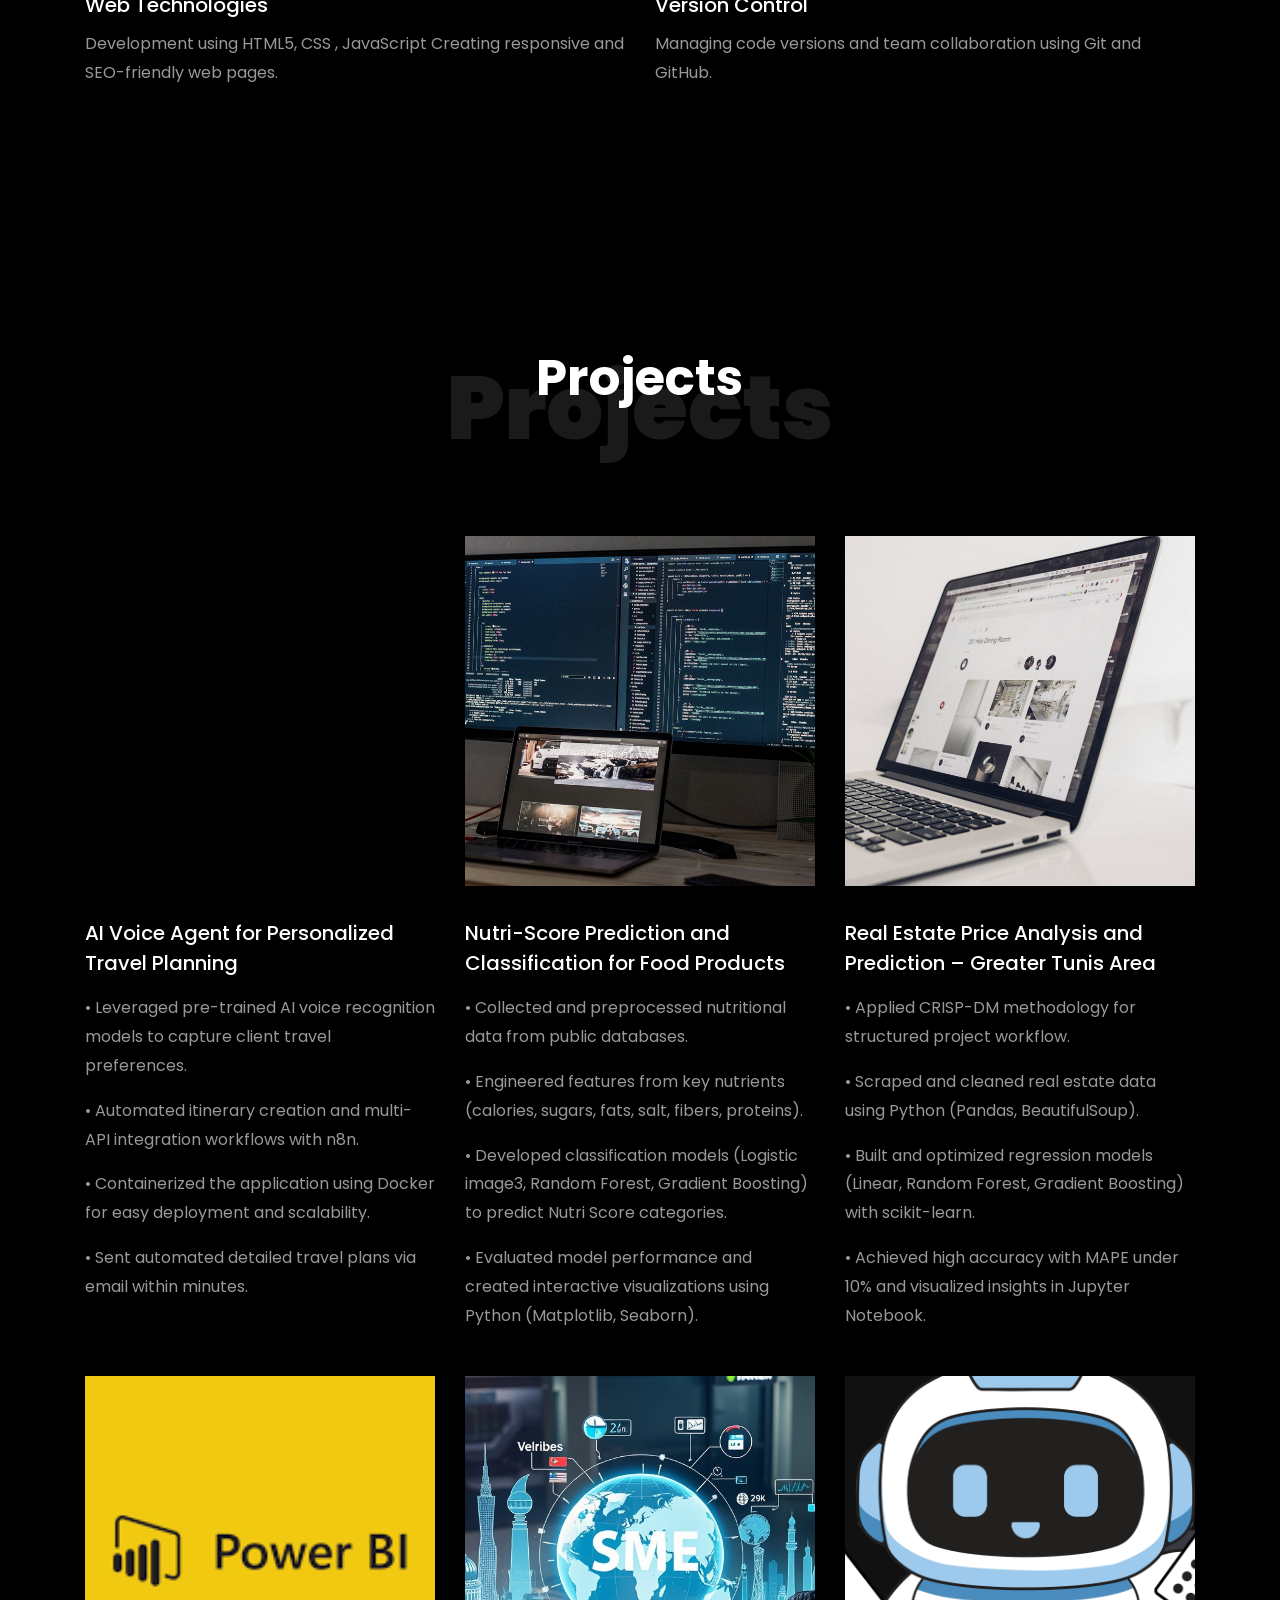
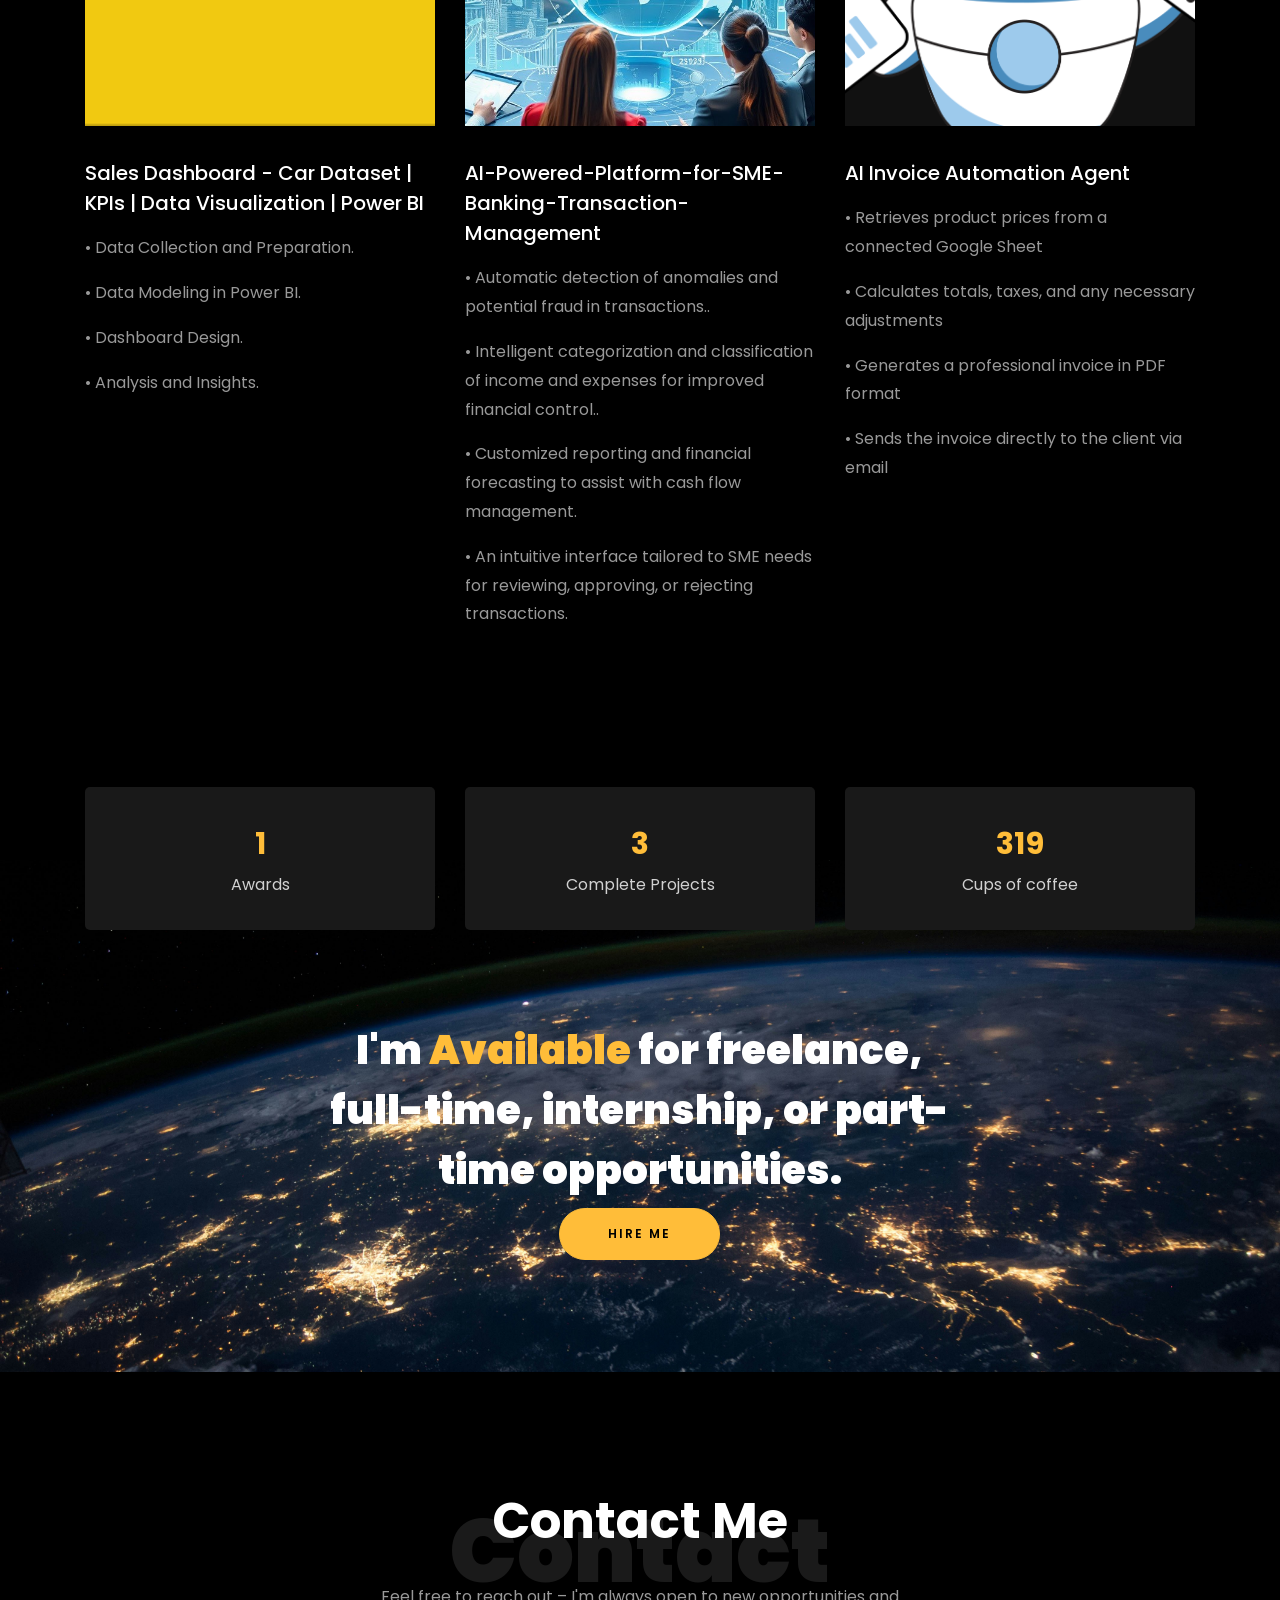
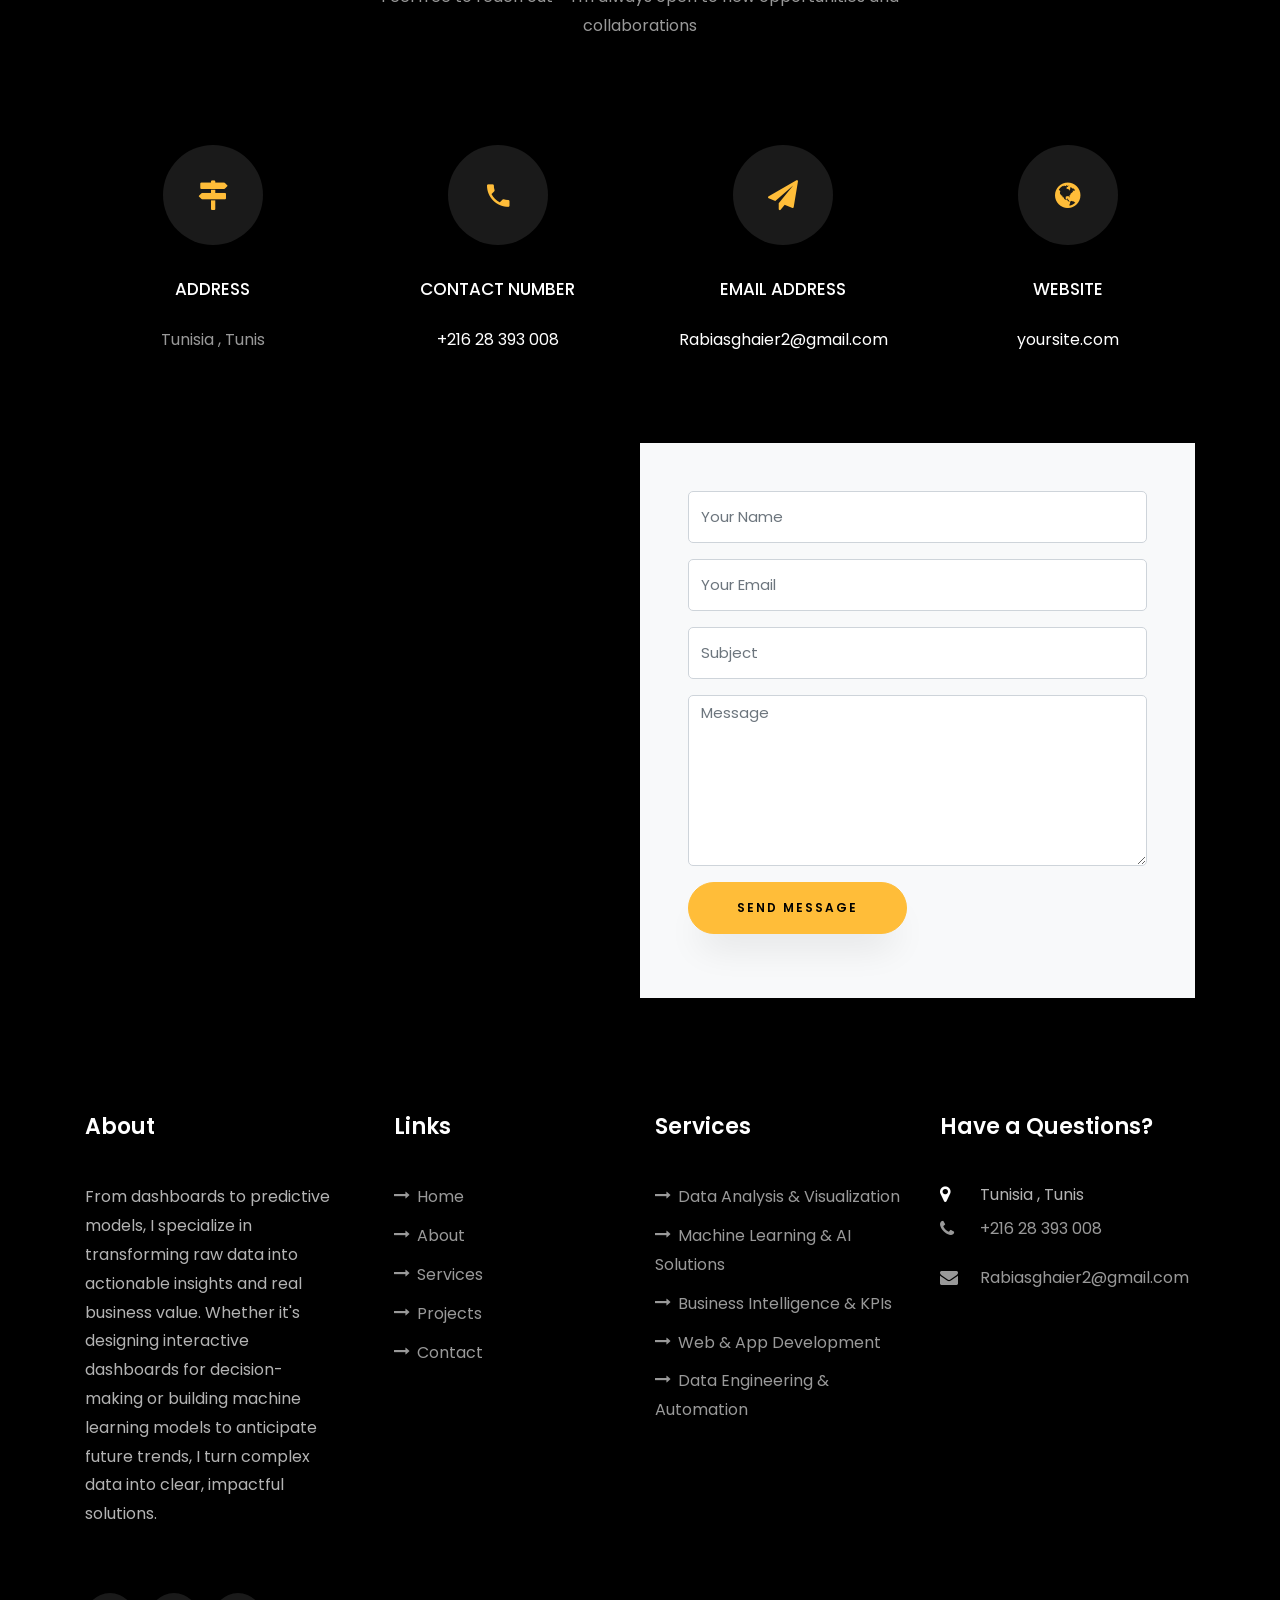
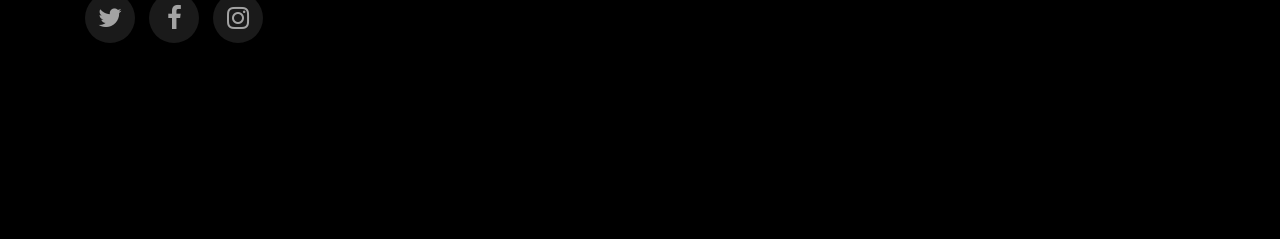
==== commit 53dfd257: "Update index.html" ====
--- a/index.html
+++ b/index.html
@@ -240,16 +240,7 @@
 						</a>
 					</div>
 
-					<div class="col-md-4 text-center d-flex ftco-animate">
-						<a href="#" class="services-1">
-							<span class="icon">
-								<i class="flaticon-analysis"></i>
-							</span>
-							<div class="desc">
-								<h3 class="mb-5">Web & App Development</h3>
-							</div>
-						</a>
-					</div>
+					
 					<div class="col-md-4 text-center d-flex ftco-animate">
 						<a href="#" class="services-1">
 							<span class="icon">
@@ -335,7 +326,7 @@
       <div class="col-md-6 animate-box">
         <div class="progress-wrap ftco-animate">
           <h3>Web Technologies</h3>
-          <p>Development using HTML5, CSS, React and WordPress. Creating responsive and SEO-friendly web pages.</p>
+          <p>Development using HTML5, CSS , JavaScript Creating responsive and SEO-friendly web pages.</p>
         </div>
       </div>
       <div class="col-md-6 animate-box">
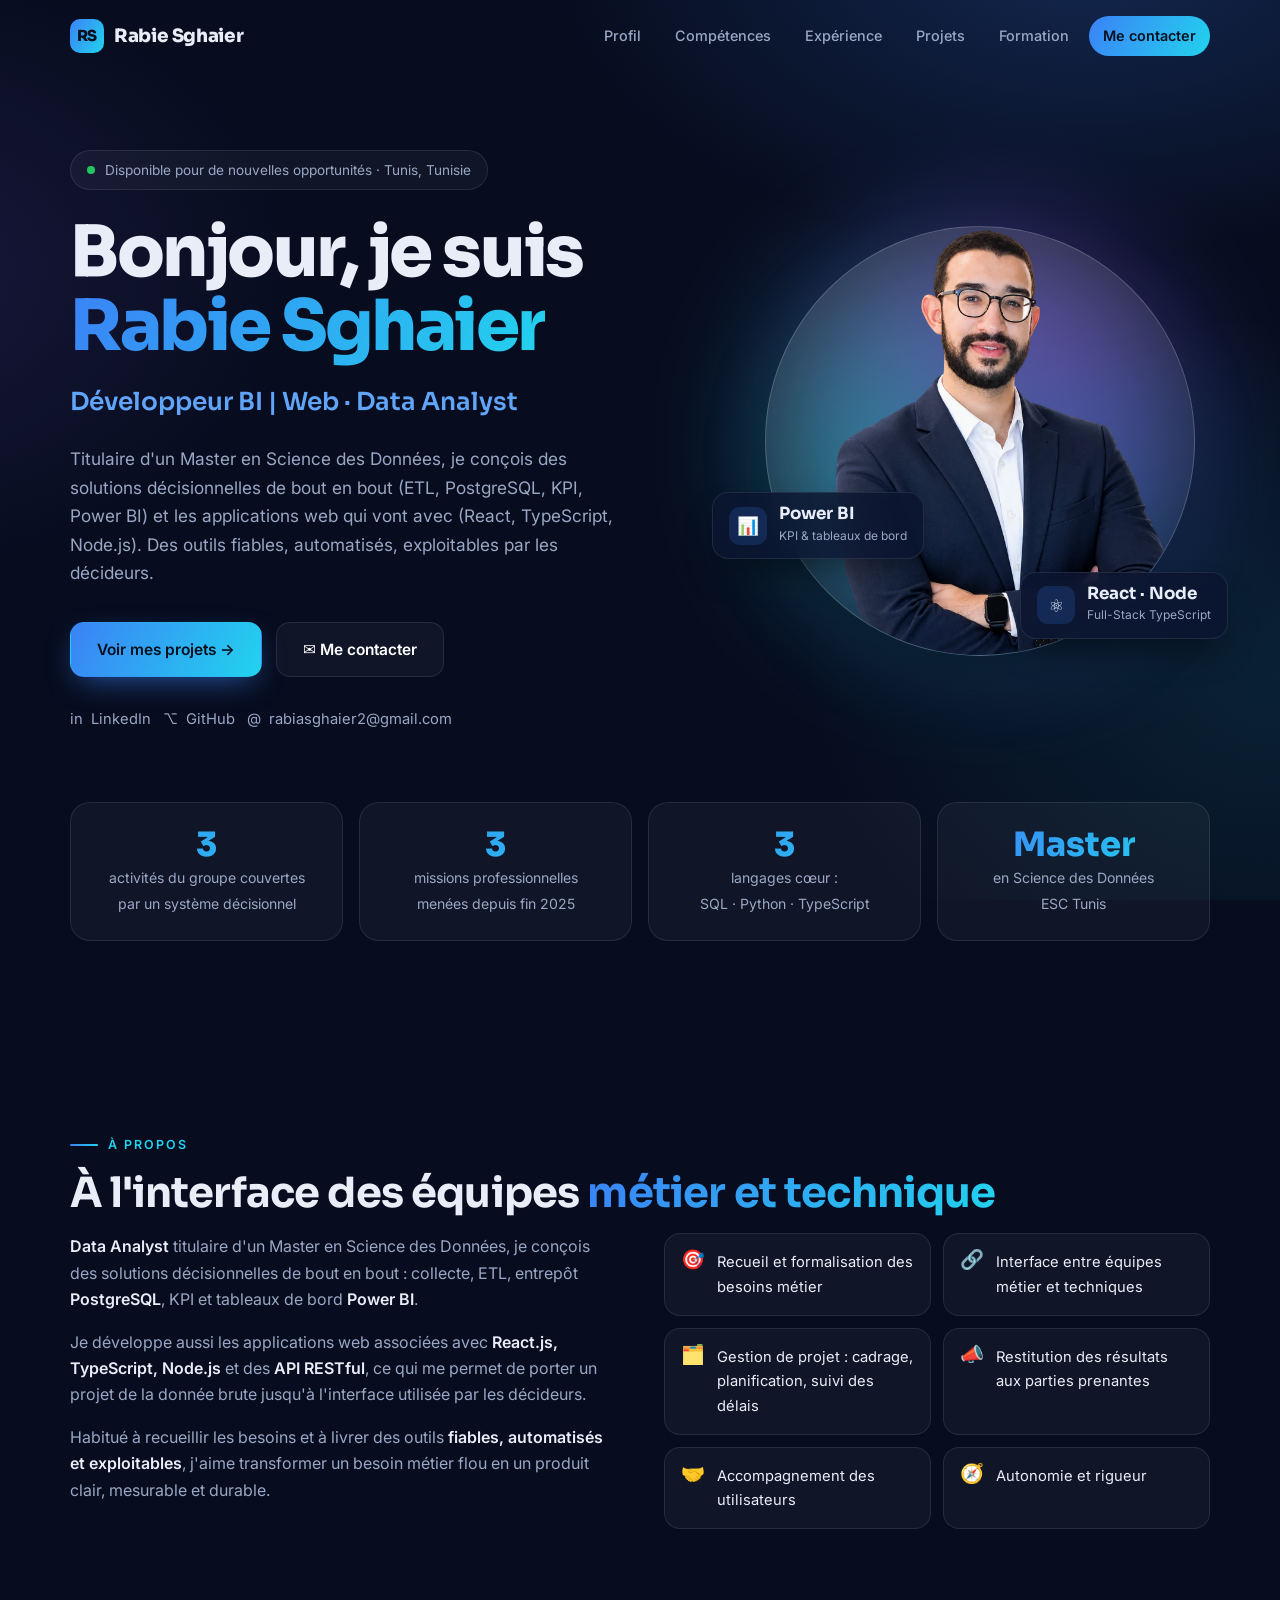
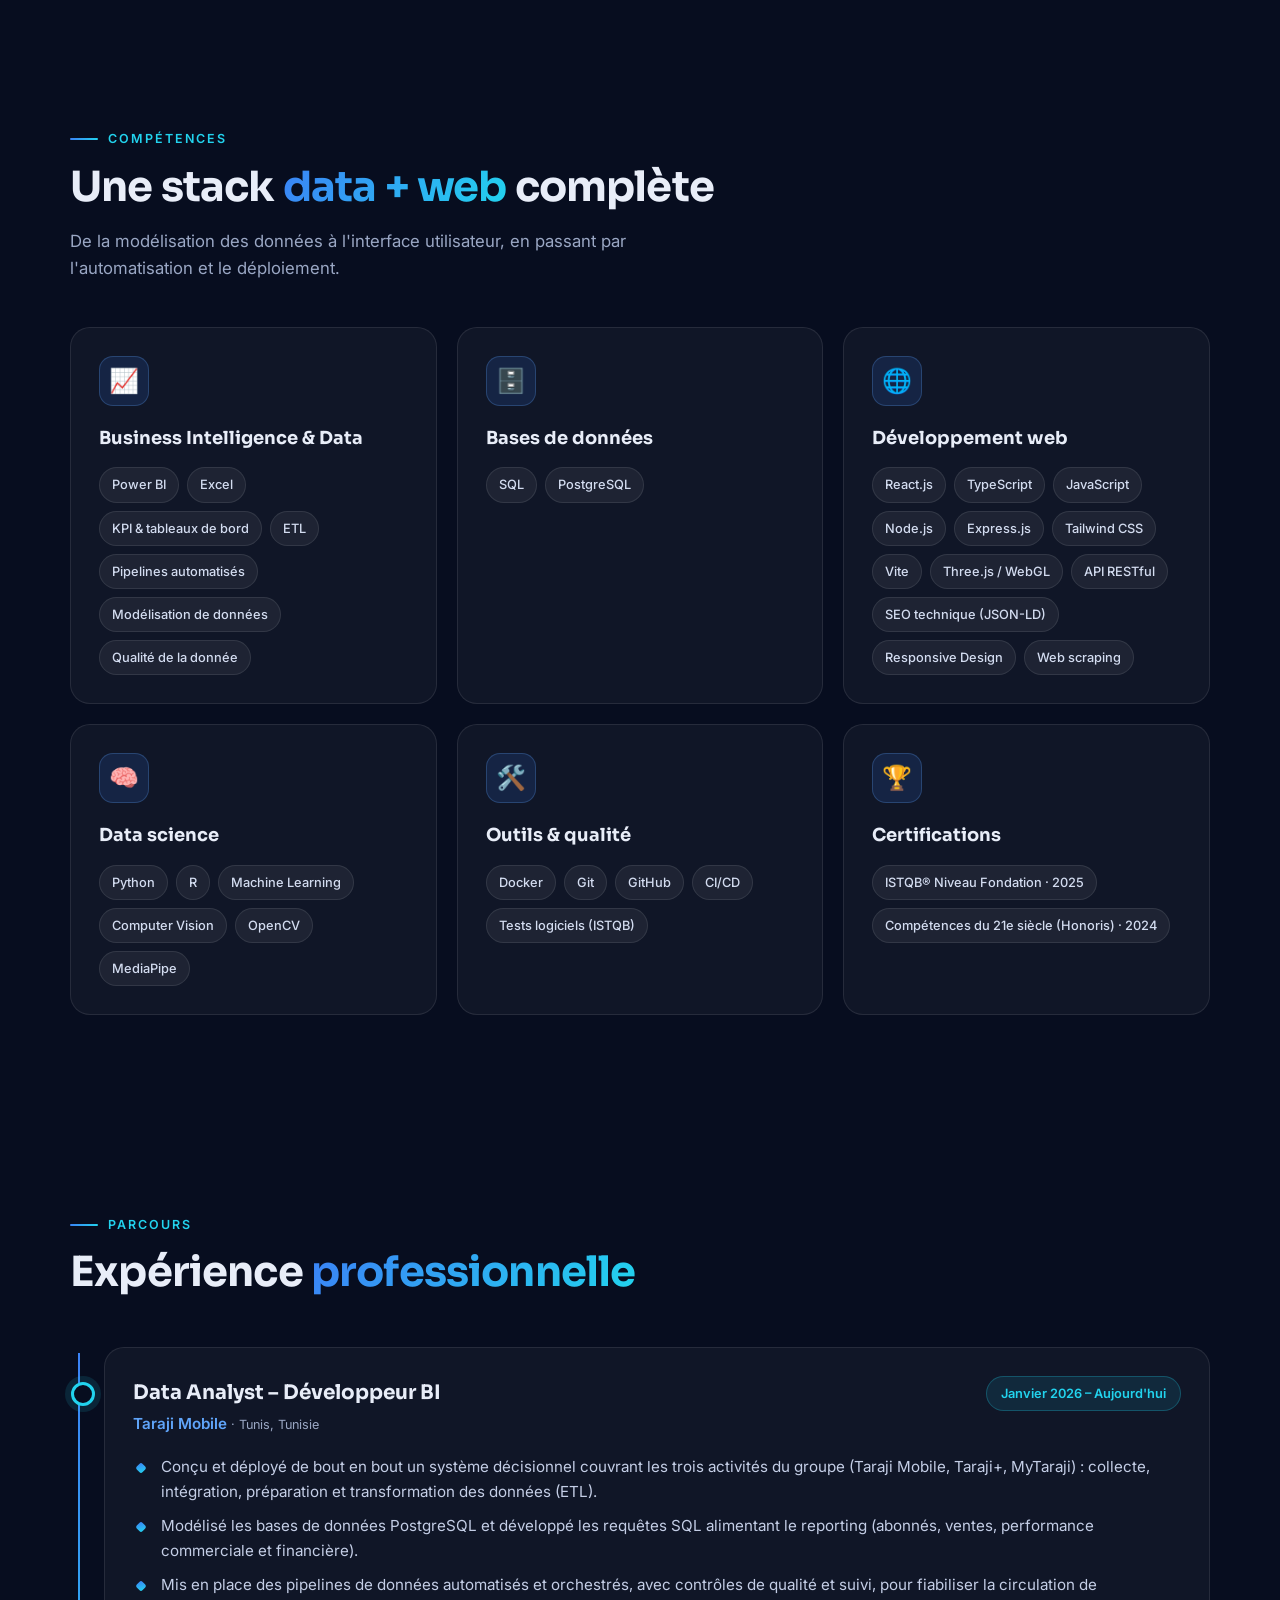
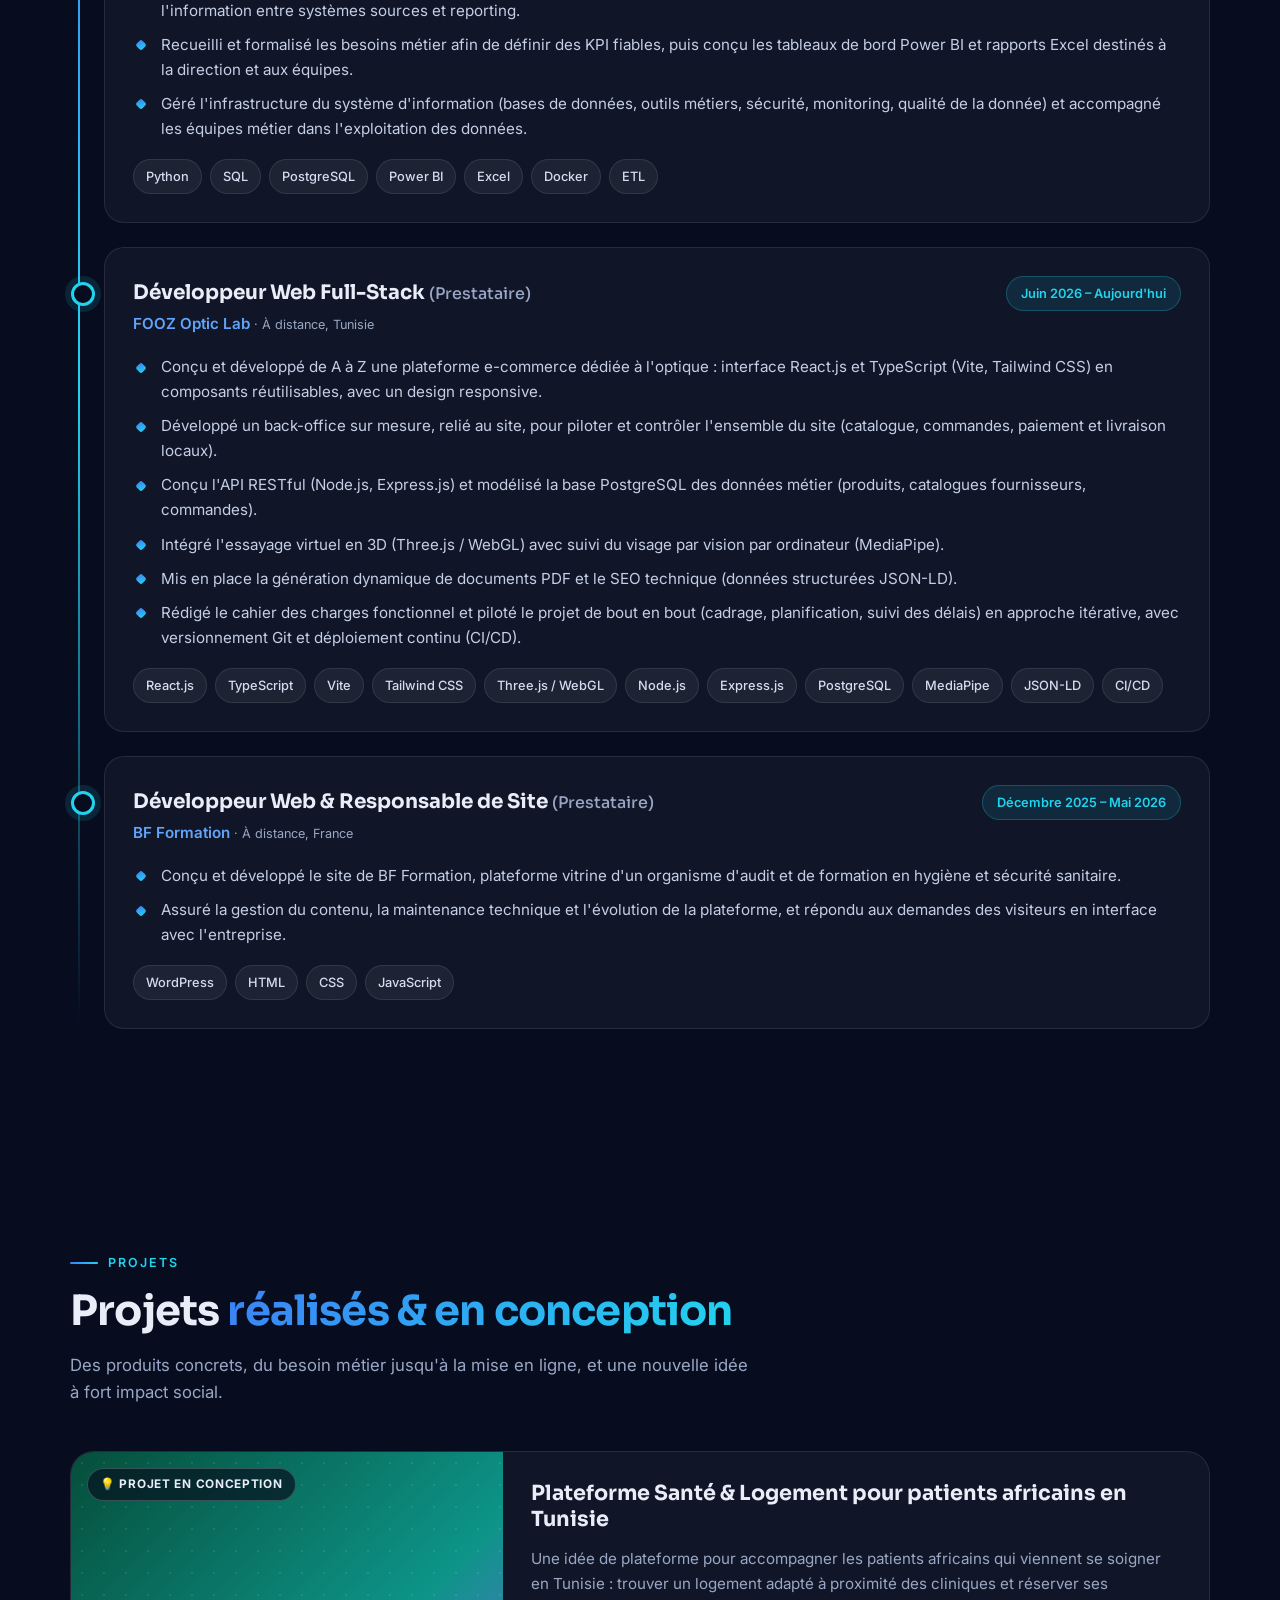
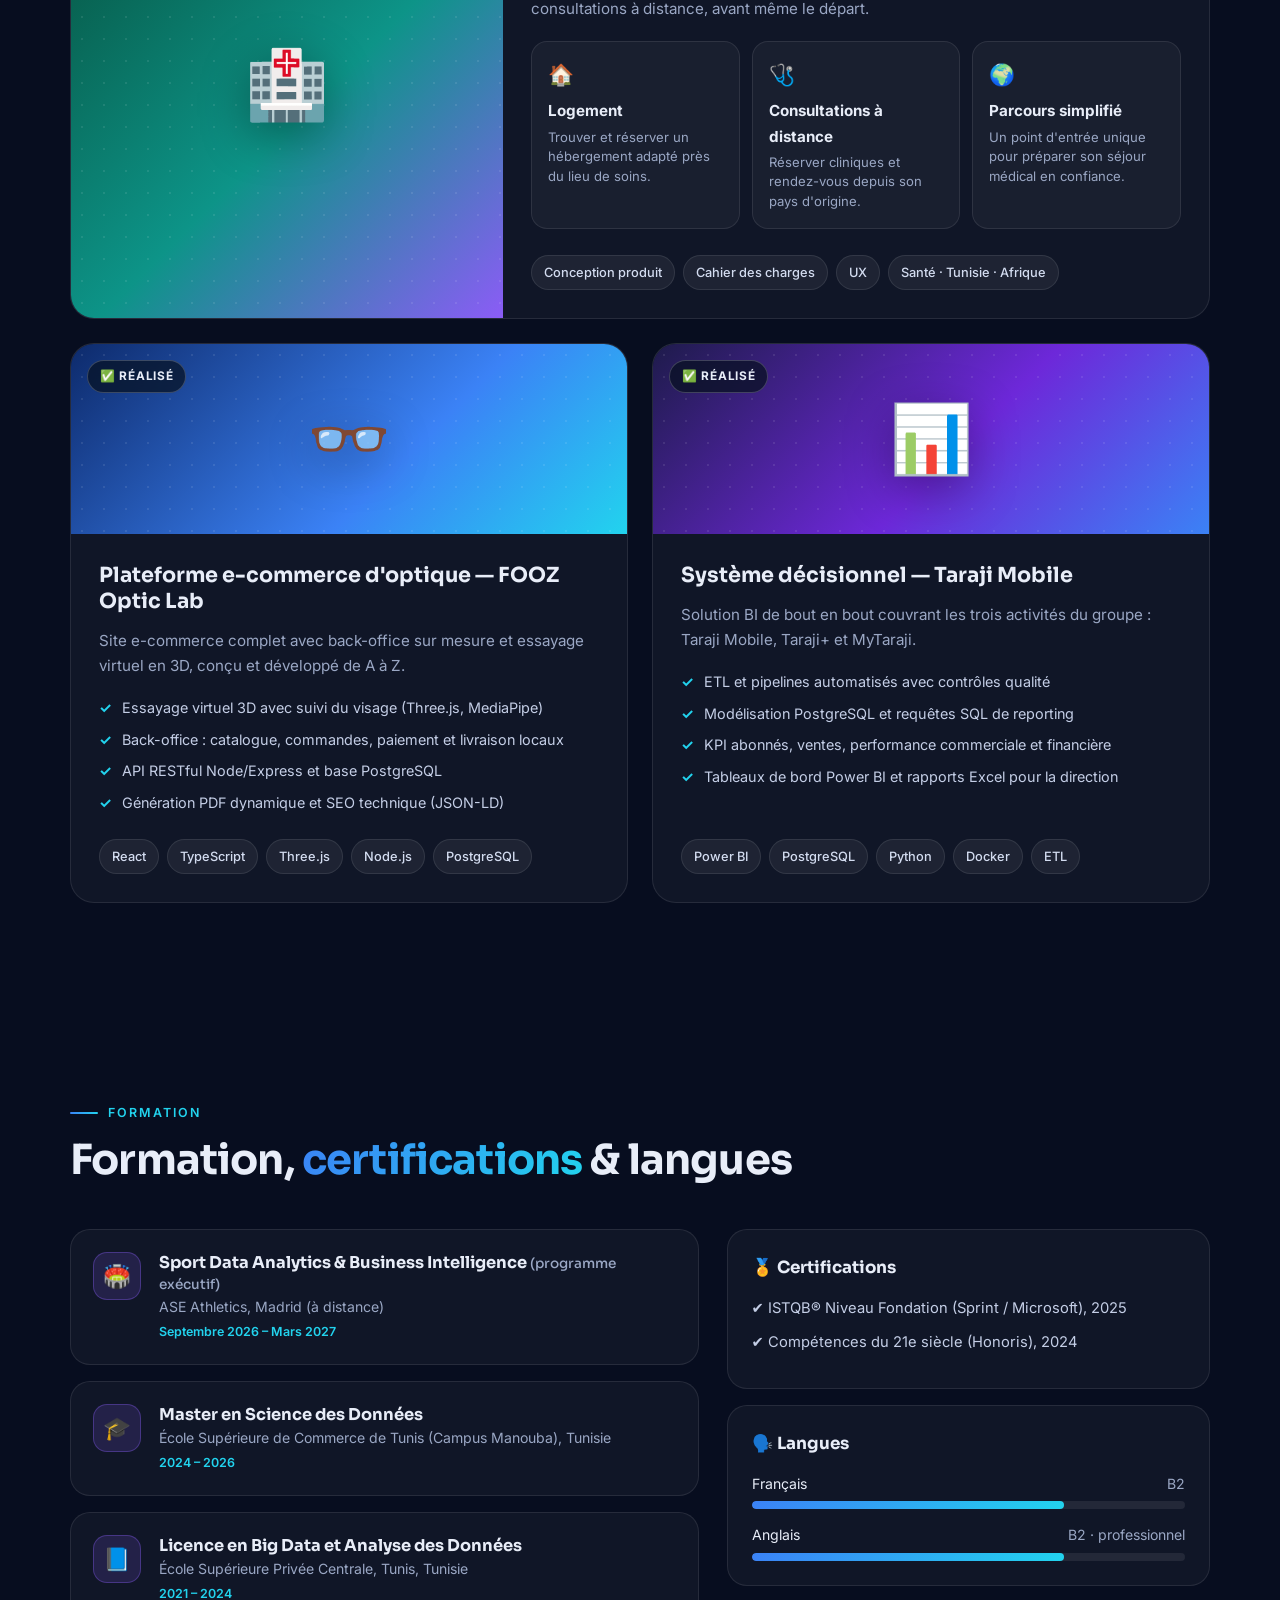
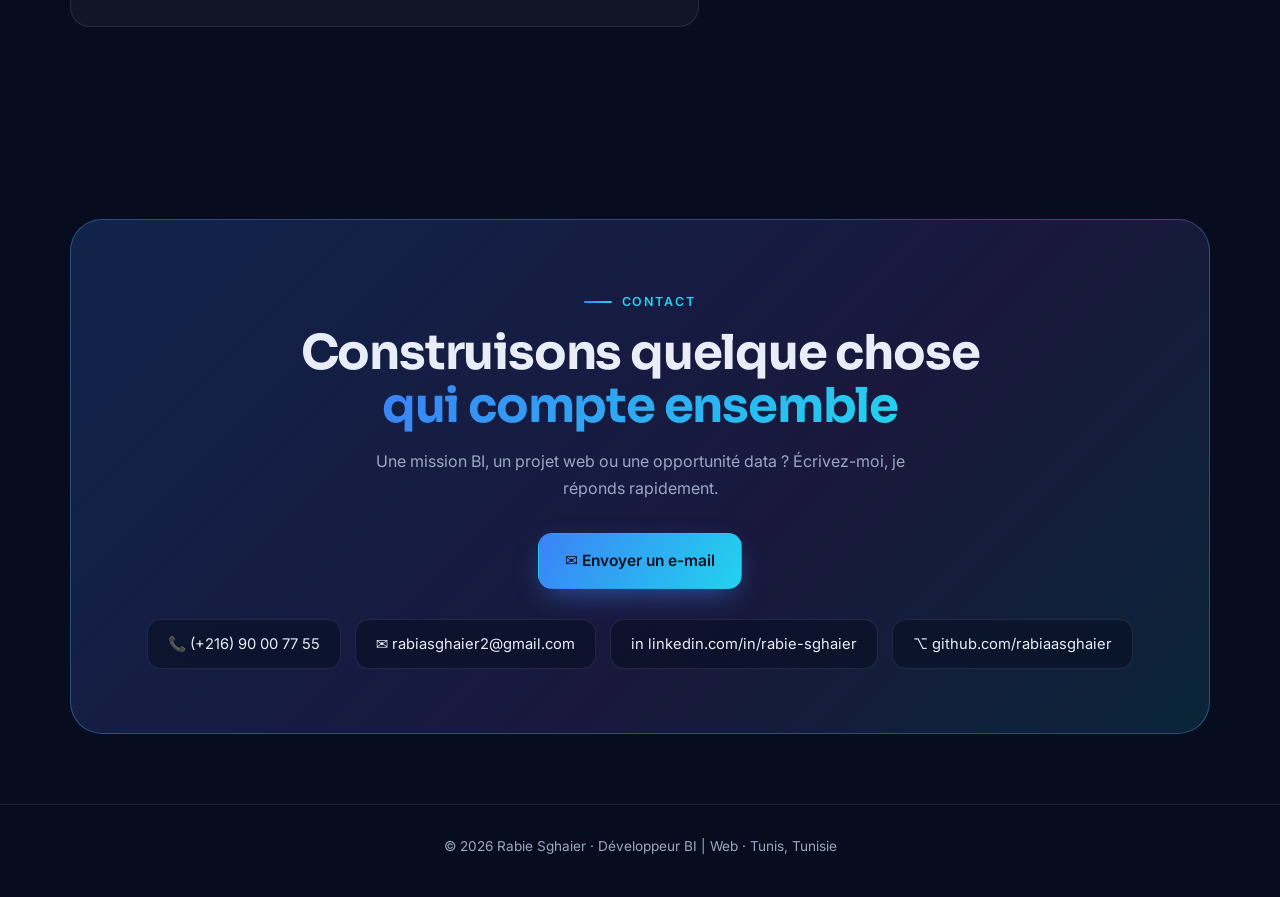
==== commit 1b733d38: "Update index.html" ====
--- a/index.html
+++ b/index.html
@@ -1,679 +1,502 @@
 <!DOCTYPE html>
-<html lang="en">
-  <head>
-    <title>Rabie sghaier</title>
-    <meta charset="utf-8">
-    <meta name="viewport" content="width=device-width, initial-scale=1, shrink-to-fit=no">
-    
-    <link href="https://fonts.googleapis.com/css?family=Poppins:100,200,300,400,500,600,700,800,900" rel="stylesheet">
-
-    <link rel="stylesheet" href="css/open-iconic-bootstrap.min.css">
-    <link rel="stylesheet" href="css/animate.css">
-    
-    <link rel="stylesheet" href="css/owl.carousel.min.css">
-    <link rel="stylesheet" href="css/owl.theme.default.min.css">
-    <link rel="stylesheet" href="css/magnific-popup.css">
-
-    <link rel="stylesheet" href="css/aos.css">
-
-    <link rel="stylesheet" href="css/ionicons.min.css">
-    
-    <link rel="stylesheet" href="css/flaticon.css">
-    <link rel="stylesheet" href="css/icomoon.css">
-    <link rel="stylesheet" href="css/style.css">
-  </head>
-  <body data-spy="scroll" data-target=".site-navbar-target" data-offset="300">
-	  
-	  
-    <nav class="navbar navbar-expand-lg navbar-dark ftco_navbar ftco-navbar-light site-navbar-target" id="ftco-navbar">
-	    <div class="container">
-	      <a class="navbar-brand" href="index.html">Nexdata</a>
-	      <button class="navbar-toggler js-fh5co-nav-toggle fh5co-nav-toggle" type="button" data-toggle="collapse" data-target="#ftco-nav" aria-controls="ftco-nav" aria-expanded="false" aria-label="Toggle navigation">
-	        <span class="oi oi-menu"></span> Menu
-	      </button>
-
-	      <div class="collapse navbar-collapse" id="ftco-nav">
-	        <ul class="navbar-nav nav ml-auto">
-	          <li class="nav-item"><a href="#home-section" class="nav-link"><span>Home</span></a></li>
-	          <li class="nav-item"><a href="#about-section" class="nav-link"><span>About</span></a></li>
-	          <li class="nav-item"><a href="#resume-section" class="nav-link"><span>Resume</span></a></li>
-	          <li class="nav-item"><a href="#services-section" class="nav-link"><span>Services</span></a></li>
-	          <li class="nav-item"><a href="#skills-section" class="nav-link"><span>Skills</span></a></li>
-	          <li class="nav-item"><a href="#blog-section" class="nav-link"><span>Projects</span></a></li>
-	          <li class="nav-item"><a href="#contact-section" class="nav-link"><span>Contact</span></a></li>
-	        </ul>
-	      </div>
-	    </div>
-	  </nav>
-	  <section id="home-section" class="hero">
-		  <div class="home-slider  owl-carousel">
-	      <div class="slider-item ">
-	      	<div class="overlay"></div>
-	        <div class="container">
-	          <div class="row d-md-flex no-gutters slider-text align-items-end justify-content-end" data-scrollax-parent="true">
-	          	<div class="one-third js-fullheight order-md-last img" style="background-image:url(images/bg_2.png);">
-	          		<div class="overlay"></div>
-	          	</div>
-		          <div class="one-forth d-flex  align-items-center ftco-animate" data-scrollax=" properties: { translateY: '70%' }">
-		          	<div class="text">
-		          		<span class="subheading">Hello!</span>
-			            <h1 class="mb-4 mt-3">I'm <span>Sghaier Rabie</span></h1>
-			            <h2 class="mb-4">DATA SCIENTIST | SPECIALIZED IN NLP & AI AUTOMATION | ISTQB-Certified  </h2>
-			            <p><a href="#" class="btn btn-primary py-3 px-4">Hire me</a> <a href="#" class="btn btn-white btn-outline-white py-3 px-4">My works</a></p>
-		            </div>
-		          </div>
-	        	</div>
-	        </div>
-	      </div>
-
-	      <div class="slider-item">
-	      	<div class="overlay"></div>
-	        <div class="container">
-	          <div class="row d-flex no-gutters slider-text align-items-end justify-content-end" data-scrollax-parent="true">
-	          	<div class="one-third js-fullheight order-md-last img" style="background-image:url(images/bg_2.png);">
-	          		<div class="overlay"></div>
-	          	</div>
-		          <div class="one-forth d-flex align-items-center ftco-animate" data-scrollax=" properties: { translateY: '70%' }">
-		          	<div class="text">
-		          		<span class="subheading">Hello!</span>
-			            <h1 class="mb-4 mt-3">I'm a <span>Data Analyst </span> based in Tunisia</h1>
-			            <p><a href="#" class="btn btn-primary py-3 px-4">Hire me</a> <a href="#" class="btn btn-white btn-outline-white py-3 px-4">My works</a></p>
-		            </div>
-		          </div>
-	        	</div>
-	        </div>
-	      </div>
-	    </div>
-    </section>
-
-    <section class="ftco-about img ftco-section ftco-no-pb" id="about-section">
-    	<div class="container">
-    		<div class="row d-flex">
-    			<div class="col-md-6 col-lg-5 d-flex">
-    				<div class="img-about img d-flex align-items-stretch">
-    					<div class="overlay"></div>
-	    				<div class="img d-flex align-self-stretch align-items-center" style="background-image:url(images/bg_1.png);">
-	    				</div>
-    				</div>
-    			</div>
-    			<div class="col-md-6 col-lg-7 pl-lg-5 pb-5">
-    				<div class="row justify-content-start pb-3">
-		          <div class="col-md-12 heading-section ftco-animate">
-		          	<h1 class="big">About</h1>
-		            <h2 class="mb-4">About Me</h2>
-		            <p>From dashboards to predictive models – I turn raw data into real value.</p>
-		            <ul class="about-info mt-4 px-md-0 px-2">
-		            	<li class="d-flex"><span>Name:</span> <span>Sghaier Rabie</span></li>
-		            	<li class="d-flex"><span>Date of birth:</span> <span>septembre 21, 2000</span></li>
-		            	<li class="d-flex"><span>Address:</span> <span>Tunisia , Tunis</span></li>
-		            	<li class="d-flex"><span>Email:</span> <span>Rabiasghaier2@gmail.com</span></li>
-		            	<li class="d-flex"><span>Phone: </span> <span>+216 28 393 008</span></li>
-		            </ul>
-		          </div>
-		        </div>
-	          <div class="counter-wrap ftco-animate d-flex mt-md-3">
-              <div class="text">
-              	<p class="mb-4">
-	                <span class="number" data-number="6">0</span>
-	                <span>Project complete</span>
-                </p>
-                <p><a href="#" class="btn btn-primary py-3 px-3">Download CV</a></p>
-              </div>
-	          </div>
-	        </div>
-        </div>
-    	</div>
-    </section>
-
-    <section class="ftco-section ftco-no-pb" id="resume-section">
-  <div class="container">
-    <div class="row justify-content-center pb-5">
-      <div class="col-md-10 heading-section text-center ftco-animate">
-        <h1 class="big big-2">Resume</h1>
-        <h2 class="mb-4">Resume</h2>
-        <p>Holder of a Bachelor's in Big Data & Data Analysis, currently pursuing a Master's in Data Science.</p>
-      </div>
-    </div>
-
-    <!-- Première ligne : Master & Licence -->
-    <div class="row">
-      <div class="col-md-6">
-        <div class="resume-wrap ftco-animate">
-          <span class="date">2024-2026</span>
-          <h2>Master’s Degree in Data Science</h2>
-          <span class="position">Higher School of Commerce of Tunis</span>
-        </div>
-      </div>
-      <div class="col-md-6">
-        <div class="resume-wrap ftco-animate">
-          <span class="date">2021-2024</span>
-          <h2>Bachelor’s in Big Data and Data Analysis</h2>
-          <span class="position">Central Private Higher School</span>
-        </div>
-      </div>
-    </div>
-
-    <!-- Deuxième ligne : Honoris & Bac -->
-    <div class="row">
-      
-      <div class="col-md-6">
-        <div class="resume-wrap ftco-animate">
-          <span class="date">2020-2021</span>
-          <h2>High School Diploma in Computer Science</h2>
-          <span class="position">Tunisia</span>
-        </div>
+<html lang="fr">
+<head>
+<meta charset="utf-8">
+<meta name="viewport" content="width=device-width, initial-scale=1">
+<title>Rabie Sghaier — Développeur BI | Web</title>
+<meta name="description" content="Portfolio de Rabie Sghaier, Data Analyst & Développeur BI / Web : Power BI, PostgreSQL, ETL, React, TypeScript, Node.js. Tunis, Tunisie.">
+<meta name="theme-color" content="#0b1530">
+<link rel="preconnect" href="https://fonts.googleapis.com">
+<link rel="preconnect" href="https://fonts.gstatic.com" crossorigin>
+<link href="https://fonts.googleapis.com/css2?family=Inter:wght@400;500;600;700&family=Sora:wght@500;600;700;800&display=swap" rel="stylesheet">
+<style>
+:root{
+  --bg:#070d1f;
+  --bg2:#0b1530;
+  --card:rgba(255,255,255,.04);
+  --card-b:rgba(255,255,255,.09);
+  --text:#e8edf8;
+  --muted:#9aa7c4;
+  --blue:#3b82f6;
+  --blue2:#60a5fa;
+  --cyan:#22d3ee;
+  --violet:#8b5cf6;
+  --grad:linear-gradient(120deg,#3b82f6 0%,#22d3ee 100%);
+  --radius:20px;
+  --font:'Inter',system-ui,-apple-system,'Segoe UI',Roboto,sans-serif;
+  --display:'Sora','Inter',system-ui,sans-serif;
+}
+*{box-sizing:border-box;margin:0;padding:0}
+html{scroll-behavior:smooth;scroll-padding-top:84px;overflow-x:clip}
+body{
+  font-family:var(--font);background:var(--bg);color:var(--text);line-height:1.65;
+  -webkit-font-smoothing:antialiased;overflow-x:hidden;
+  background-image:
+    radial-gradient(900px 500px at 85% -5%,rgba(59,130,246,.22),transparent 60%),
+    radial-gradient(700px 500px at -10% 30%,rgba(139,92,246,.14),transparent 60%),
+    radial-gradient(800px 600px at 100% 75%,rgba(34,211,238,.10),transparent 60%);
+  background-attachment:fixed;
+}
+a{color:inherit;text-decoration:none}
+img{max-width:100%;display:block}
+.container{width:min(1140px,100% - 40px);margin-inline:auto}
+section{padding:96px 0}
+.eyebrow{display:inline-flex;align-items:center;gap:10px;font-size:.78rem;font-weight:600;letter-spacing:.16em;text-transform:uppercase;color:var(--cyan);margin-bottom:14px}
+.eyebrow::before{content:"";width:28px;height:2px;background:var(--grad);border-radius:2px}
+h2.title{font-family:var(--display);font-size:clamp(1.8rem,3.6vw,2.6rem);line-height:1.15;font-weight:700;letter-spacing:-.02em;margin-bottom:16px}
+.lead{color:var(--muted);max-width:680px;font-size:1.05rem}
+.grad-text{background:var(--grad);-webkit-background-clip:text;background-clip:text;color:transparent}
+
+/* NAV */
+nav{position:fixed;inset:0 0 auto 0;z-index:50;transition:background .3s,border-color .3s,backdrop-filter .3s;border-bottom:1px solid transparent}
+nav.scrolled{background:rgba(7,13,31,.78);backdrop-filter:blur(14px);-webkit-backdrop-filter:blur(14px);border-color:var(--card-b)}
+.nav-in{display:flex;align-items:center;justify-content:space-between;height:72px}
+.logo{font-family:var(--display);font-weight:800;font-size:1.15rem;letter-spacing:-.02em;display:flex;align-items:center;gap:10px}
+.logo i{width:34px;height:34px;border-radius:10px;background:var(--grad);display:grid;place-items:center;font-style:normal;color:#06101f;font-size:.95rem;font-weight:800}
+.links{display:flex;gap:6px;align-items:center}
+.links a{padding:8px 14px;border-radius:999px;font-size:.9rem;color:var(--muted);font-weight:500;transition:.2s}
+.links a:hover{color:#fff;background:var(--card)}
+.links a.cta{background:var(--grad);color:#06101f;font-weight:600}
+.links a.cta:hover{filter:brightness(1.08)}
+.burger{display:none;background:none;border:1px solid var(--card-b);color:#fff;width:42px;height:42px;border-radius:12px;cursor:pointer;font-size:1.2rem}
+
+/* HERO */
+.hero{padding:150px 0 90px;position:relative}
+.hero-grid{display:grid;grid-template-columns:1.15fr .85fr;gap:56px;align-items:center}
+.badge{display:inline-flex;align-items:center;gap:10px;padding:8px 16px;border:1px solid var(--card-b);background:var(--card);border-radius:999px;font-size:.85rem;color:var(--muted);margin-bottom:26px}
+.dot{width:8px;height:8px;border-radius:50%;background:#22c55e;box-shadow:0 0 0 0 rgba(34,197,94,.6);animation:pulse 2s infinite}
+@keyframes pulse{70%{box-shadow:0 0 0 10px rgba(34,197,94,0)}100%{box-shadow:0 0 0 0 rgba(34,197,94,0)}}
+.hero h1{font-family:var(--display);font-size:clamp(2.5rem,6vw,4.4rem);line-height:1.05;letter-spacing:-.035em;font-weight:800}
+.hero .role{font-family:var(--display);font-size:clamp(1.15rem,2.2vw,1.55rem);font-weight:600;margin:18px 0 22px;color:var(--blue2)}
+.hero p.intro{color:var(--muted);font-size:1.08rem;max-width:560px}
+.btns{display:flex;flex-wrap:wrap;gap:14px;margin-top:34px}
+.btn{display:inline-flex;align-items:center;gap:10px;padding:14px 26px;border-radius:14px;font-weight:600;font-size:.97rem;transition:transform .2s,box-shadow .2s,background .2s;border:1px solid transparent;cursor:pointer}
+.btn.primary{background:var(--grad);color:#06101f;box-shadow:0 10px 30px -10px rgba(59,130,246,.7)}
+.btn.primary:hover{transform:translateY(-3px);box-shadow:0 16px 36px -10px rgba(59,130,246,.85)}
+.btn.ghost{border-color:var(--card-b);background:var(--card);color:#fff}
+.btn.ghost:hover{transform:translateY(-3px);background:rgba(255,255,255,.08)}
+.socials{display:flex;gap:12px;margin-top:30px;flex-wrap:wrap;color:var(--muted);font-size:.92rem}
+.socials a{display:inline-flex;gap:8px;align-items:center;transition:.2s}
+.socials a:hover{color:var(--cyan)}
+
+.photo-wrap{position:relative;display:grid;place-items:center;width:100%}
+.photo-wrap{overflow:visible}
+.photo-wrap::before{content:"";position:absolute;width:88%;aspect-ratio:1;border-radius:50%;background:conic-gradient(from 140deg,#3b82f6,#22d3ee,#8b5cf6,#3b82f6);filter:blur(60px);opacity:.55;animation:spin 14s linear infinite}
+@keyframes spin{to{transform:rotate(360deg)}}
+.photo-card{position:relative;width:min(430px,100%);aspect-ratio:1;border-radius:50%;background:linear-gradient(160deg,rgba(255,255,255,.14),rgba(255,255,255,.03));border:1px solid rgba(255,255,255,.18);overflow:hidden;box-shadow:0 30px 80px -30px rgba(0,0,0,.8)}
+.photo-card img{position:absolute;inset:auto 0 0 0;width:100%;height:100%;object-fit:cover;object-position:center 8%}
+.float{position:absolute;background:rgba(11,21,48,.82);backdrop-filter:blur(12px);-webkit-backdrop-filter:blur(12px);border:1px solid var(--card-b);padding:12px 16px;border-radius:16px;display:flex;align-items:center;gap:12px;font-size:.85rem;box-shadow:0 18px 40px -18px rgba(0,0,0,.8);animation:bob 5s ease-in-out infinite}
+.float b{display:block;font-family:var(--display);font-size:1.05rem;line-height:1.1}
+.float span{color:var(--muted);font-size:.75rem}
+.float .ic{width:38px;height:38px;border-radius:11px;display:grid;place-items:center;font-size:1.1rem;background:rgba(59,130,246,.18)}
+.f1{left:-8%;top:62%}
+.f2{right:-4%;bottom:4%;animation-delay:-2.5s}
+@keyframes bob{50%{transform:translateY(-10px)}}
+
+.stats{display:grid;grid-template-columns:repeat(4,1fr);gap:16px;margin-top:70px}
+.stat{padding:24px;border-radius:var(--radius);background:var(--card);border:1px solid var(--card-b);text-align:center}
+.stat b{font-family:var(--display);font-size:2.1rem;font-weight:800;display:block;line-height:1.1}
+.stat span{color:var(--muted);font-size:.88rem}
+
+/* ABOUT */
+.about{display:grid;grid-template-columns:1fr 1fr;gap:48px;align-items:start}
+.about p{color:var(--muted);margin-bottom:16px}
+.about p strong{color:var(--text);font-weight:600}
+.soft{display:grid;grid-template-columns:1fr 1fr;gap:12px}
+.soft div{display:flex;gap:12px;align-items:flex-start;padding:16px;border-radius:16px;background:var(--card);border:1px solid var(--card-b);font-size:.92rem;transition:.25s}
+.soft div:hover{border-color:rgba(96,165,250,.5);transform:translateY(-3px)}
+.soft em{font-style:normal;font-size:1.2rem;line-height:1}
+
+/* SKILLS */
+.skills{display:grid;grid-template-columns:repeat(3,1fr);gap:20px;margin-top:44px}
+.skill{padding:28px;border-radius:var(--radius);background:var(--card);border:1px solid var(--card-b);transition:.3s;position:relative;overflow:hidden}
+.skill::after{content:"";position:absolute;inset:0;background:radial-gradient(400px 160px at 0% 0%,rgba(59,130,246,.16),transparent 70%);opacity:0;transition:.3s}
+.skill:hover{transform:translateY(-6px);border-color:rgba(96,165,250,.45)}
+.skill:hover::after{opacity:1}
+.skill>*{position:relative;z-index:1}
+.skill .ico{width:50px;height:50px;border-radius:14px;display:grid;place-items:center;font-size:1.5rem;background:rgba(59,130,246,.14);border:1px solid rgba(96,165,250,.25);margin-bottom:18px}
+.skill h3{font-family:var(--display);font-size:1.12rem;margin-bottom:14px}
+.tags{display:flex;flex-wrap:wrap;gap:8px}
+.tag{padding:6px 12px;border-radius:999px;font-size:.8rem;font-weight:500;background:rgba(255,255,255,.06);border:1px solid var(--card-b);color:#d3dcf0}
+
+/* TIMELINE */
+.timeline{position:relative;margin-top:50px;padding-left:34px}
+.timeline::before{content:"";position:absolute;left:8px;top:6px;bottom:6px;width:2px;background:linear-gradient(var(--blue),var(--cyan),transparent)}
+.job{position:relative;padding:28px;border-radius:var(--radius);background:var(--card);border:1px solid var(--card-b);margin-bottom:24px;transition:.3s}
+.job:hover{border-color:rgba(96,165,250,.45);transform:translateX(4px)}
+.job::before{content:"";position:absolute;left:-34px;top:34px;width:18px;height:18px;border-radius:50%;background:var(--bg);border:3px solid var(--cyan);box-shadow:0 0 0 6px rgba(34,211,238,.12)}
+.job-top{display:flex;justify-content:space-between;gap:12px;flex-wrap:wrap;align-items:flex-start}
+.job h3{font-family:var(--display);font-size:1.25rem}
+.job .org{color:var(--blue2);font-weight:600;font-size:.95rem;margin-top:2px}
+.job .org small{color:var(--muted);font-weight:400}
+.date{font-size:.8rem;font-weight:600;padding:6px 14px;border-radius:999px;background:rgba(34,211,238,.1);color:var(--cyan);border:1px solid rgba(34,211,238,.25);white-space:nowrap}
+.job ul{margin:18px 0 18px 4px;list-style:none}
+.job li{position:relative;padding-left:24px;margin-bottom:9px;color:#c4cee6;font-size:.95rem}
+.job li::before{content:"";position:absolute;left:0;top:.62em;width:8px;height:8px;border-radius:2px;background:var(--grad);transform:rotate(45deg)}
+
+/* PROJECTS */
+.projects{display:grid;grid-template-columns:1fr 1fr;gap:24px;margin-top:44px}
+.project{border-radius:24px;background:var(--card);border:1px solid var(--card-b);overflow:hidden;display:flex;flex-direction:column;transition:.3s}
+.project:hover{transform:translateY(-6px);border-color:rgba(96,165,250,.5)}
+.p-visual{height:190px;position:relative;display:grid;place-items:center;overflow:hidden}
+.p-visual.v1{background:linear-gradient(135deg,#0d2a6b,#3b82f6 60%,#22d3ee)}
+.p-visual.v2{background:linear-gradient(135deg,#064e3b,#0d9488 55%,#8b5cf6)}
+.p-visual::before{content:"";position:absolute;inset:0;background-image:radial-gradient(rgba(255,255,255,.18) 1.2px,transparent 1.4px);background-size:22px 22px;opacity:.5}
+.p-visual .big{position:relative;font-size:4.2rem;filter:drop-shadow(0 12px 24px rgba(0,0,0,.35))}
+.p-status{position:absolute;top:16px;left:16px;font-size:.74rem;font-weight:700;letter-spacing:.06em;text-transform:uppercase;padding:6px 12px;border-radius:999px;background:rgba(6,16,31,.7);backdrop-filter:blur(8px);-webkit-backdrop-filter:blur(8px);border:1px solid rgba(255,255,255,.2)}
+.p-body{padding:28px;display:flex;flex-direction:column;gap:14px;flex:1}
+.p-body h3{font-family:var(--display);font-size:1.3rem;line-height:1.25}
+.p-body p{color:var(--muted);font-size:.95rem}
+.p-list{list-style:none;display:grid;gap:8px;margin:4px 0}
+.p-list li{font-size:.9rem;color:#c4cee6;display:flex;gap:10px}
+.p-list li::before{content:"✓";color:var(--cyan);font-weight:700}
+.p-body .tags{margin-top:auto;padding-top:6px}
+.project.wide{grid-column:1/-1;flex-direction:row}
+.project.wide .p-visual{height:auto;min-height:100%;flex:0 0 38%}
+.project.wide .p-body{flex:1}
+.pillars{display:grid;grid-template-columns:repeat(3,1fr);gap:12px;margin:6px 0}
+.pillar{padding:16px;border-radius:16px;background:rgba(255,255,255,.04);border:1px solid var(--card-b)}
+.pillar b{display:block;font-size:.95rem;margin:6px 0 4px}
+.pillar span{font-size:.82rem;color:var(--muted);display:block;line-height:1.5}
+.pillar i{font-style:normal;font-size:1.3rem}
+
+/* EDUCATION */
+.edu{display:grid;grid-template-columns:1.3fr 1fr;gap:28px;margin-top:44px}
+.edu-list{display:grid;gap:16px}
+.edu-item{display:flex;gap:18px;padding:22px;border-radius:var(--radius);background:var(--card);border:1px solid var(--card-b);transition:.3s}
+.edu-item:hover{border-color:rgba(96,165,250,.45)}
+.edu-item .ico{flex:0 0 48px;height:48px;border-radius:14px;display:grid;place-items:center;font-size:1.4rem;background:rgba(139,92,246,.16);border:1px solid rgba(139,92,246,.35)}
+.edu-item h3{font-size:1.02rem;font-family:var(--display);line-height:1.3}
+.edu-item p{color:var(--muted);font-size:.88rem}
+.edu-item .d{font-size:.78rem;color:var(--cyan);font-weight:600;margin-top:4px;display:block}
+.side{display:grid;gap:16px;align-content:start}
+.box{padding:24px;border-radius:var(--radius);background:var(--card);border:1px solid var(--card-b)}
+.box h3{font-family:var(--display);font-size:1.05rem;margin-bottom:14px}
+.box li{list-style:none;display:flex;gap:10px;margin-bottom:10px;font-size:.92rem;color:#c4cee6}
+.bar{margin-bottom:14px}
+.bar-top{display:flex;justify-content:space-between;font-size:.88rem;margin-bottom:6px}
+.bar-top span{color:var(--muted)}
+.track{height:8px;border-radius:99px;background:rgba(255,255,255,.08);overflow:hidden}
+.fill{height:100%;border-radius:99px;background:var(--grad);width:0;transition:width 1.4s cubic-bezier(.2,.8,.2,1)}
+
+/* CONTACT */
+.contact{text-align:center;padding-bottom:70px}
+.contact-card{padding:64px 32px;border-radius:32px;position:relative;overflow:hidden;border:1px solid rgba(96,165,250,.35);background:linear-gradient(135deg,rgba(59,130,246,.2),rgba(139,92,246,.14) 60%,rgba(34,211,238,.12))}
+.contact-card h2{font-family:var(--display);font-size:clamp(1.8rem,4vw,3rem);line-height:1.1;letter-spacing:-.025em;margin-bottom:16px}
+.contact-card p{color:var(--muted);max-width:560px;margin:0 auto 32px}
+.c-links{display:flex;flex-wrap:wrap;justify-content:center;gap:14px;margin-top:30px}
+.c-links a{padding:12px 20px;border-radius:14px;background:rgba(7,13,31,.55);border:1px solid var(--card-b);font-size:.92rem;transition:.25s;display:inline-flex;gap:10px;align-items:center}
+.c-links a:hover{border-color:var(--cyan);transform:translateY(-3px)}
+footer{padding:30px 0 40px;text-align:center;color:var(--muted);font-size:.85rem;border-top:1px solid var(--card-b)}
+
+/* REVEAL */
+.reveal{opacity:0;transform:translateY(28px);transition:opacity .8s ease,transform .8s ease}
+.reveal.in{opacity:1;transform:none}
+@media (prefers-reduced-motion:reduce){*{animation:none!important;transition:none!important}.reveal{opacity:1;transform:none}html{scroll-behavior:auto}}
+
+/* RESPONSIVE */
+@media (max-width:960px){
+  section{padding:72px 0}
+  .hero{padding-top:120px}
+  .hero-grid,.about,.edu{grid-template-columns:1fr}
+  .photo-wrap{order:-1;max-width:380px;margin:0 auto}
+  .skills{grid-template-columns:1fr 1fr}
+  .projects{grid-template-columns:1fr}
+  .project.wide{flex-direction:column}
+  .project.wide .p-visual{min-height:190px;flex:none}
+  .stats{grid-template-columns:1fr 1fr}
+  .f1{left:0}.f2{right:0}
+}
+@media (max-width:700px){
+  .burger{display:block}
+  .links{position:fixed;inset:72px 16px auto 16px;flex-direction:column;align-items:stretch;background:rgba(7,13,31,.96);backdrop-filter:blur(16px);-webkit-backdrop-filter:blur(16px);border:1px solid var(--card-b);border-radius:20px;padding:12px;display:none}
+  .links.open{display:flex}
+  .links a{padding:14px 16px;text-align:center}
+  .skills,.soft,.pillars{grid-template-columns:1fr}
+  .timeline{padding-left:26px}
+  .job::before{left:-26px}
+  .job{padding:22px}
+  .f1,.f2{display:none}
+  .btn{width:100%;justify-content:center}
+}
+</style>
+</head>
+<body>
+
+<nav id="nav">
+  <div class="container nav-in">
+    <a href="#top" class="logo"><i>RS</i>Rabie Sghaier</a>
+    <button class="burger" id="burger" aria-label="Ouvrir le menu">☰</button>
+    <div class="links" id="links">
+      <a href="#profil">Profil</a>
+      <a href="#competences">Compétences</a>
+      <a href="#experience">Expérience</a>
+      <a href="#projets">Projets</a>
+      <a href="#formation">Formation</a>
+      <a href="#contact" class="cta">Me contacter</a>
+    </div>
+  </div>
+</nav>
+
+<header class="hero" id="top">
+  <div class="container">
+    <div class="hero-grid">
+      <div class="reveal in">
+        <div class="badge"><span class="dot"></span> Disponible pour de nouvelles opportunités · Tunis, Tunisie</div>
+        <h1>Bonjour, je suis<br><span class="grad-text">Rabie Sghaier</span></h1>
+        <div class="role">Développeur BI | Web · Data Analyst</div>
+        <p class="intro">Titulaire d'un Master en Science des Données, je conçois des solutions décisionnelles de bout en bout (ETL, PostgreSQL, KPI, Power BI) et les applications web qui vont avec (React, TypeScript, Node.js). Des outils fiables, automatisés, exploitables par les décideurs.</p>
+        <div class="btns">
+          <a href="#projets" class="btn primary">Voir mes projets →</a>
+          <a href="#contact" class="btn ghost">✉ Me contacter</a>
+        </div>
+        <div class="socials">
+          <a href="https://linkedin.com/in/rabie-sghaier" target="_blank" rel="noopener">in&nbsp; LinkedIn</a>
+          <a href="https://github.com/rabiaasghaier" target="_blank" rel="noopener">⌥&nbsp; GitHub</a>
+          <a href="mailto:rabiasghaier2@gmail.com">@&nbsp; rabiasghaier2@gmail.com</a>
+        </div>
+      </div>
+      <div class="photo-wrap reveal in">
+        <div class="photo-card"><img src="[data-uri]" alt="Portrait de Rabie Sghaier" width="720" height="720"></div>
+        <div class="float f1"><div class="ic">📊</div><div><b>Power BI</b><span>KPI &amp; tableaux de bord</span></div></div>
+        <div class="float f2"><div class="ic">⚛️</div><div><b>React · Node</b><span>Full-Stack TypeScript</span></div></div>
+      </div>
+    </div>
+
+    <div class="stats reveal">
+      <div class="stat"><b class="grad-text" data-count="3">0</b><span>activités du groupe couvertes<br>par un système décisionnel</span></div>
+      <div class="stat"><b class="grad-text" data-count="3">0</b><span>missions professionnelles<br>menées depuis fin 2025</span></div>
+      <div class="stat"><b class="grad-text" data-count="3">0</b><span>langages cœur :<br>SQL · Python · TypeScript</span></div>
+      <div class="stat"><b class="grad-text">Master</b><span>en Science des Données<br>ESC Tunis</span></div>
+    </div>
+  </div>
+</header>
+
+<section id="profil">
+  <div class="container">
+    <div class="eyebrow">À propos</div>
+    <h2 class="title reveal">À l'interface des équipes <span class="grad-text">métier et technique</span></h2>
+    <div class="about">
+      <div class="reveal">
+        <p><strong>Data Analyst</strong> titulaire d'un Master en Science des Données, je conçois des solutions décisionnelles de bout en bout : collecte, ETL, entrepôt <strong>PostgreSQL</strong>, KPI et tableaux de bord <strong>Power BI</strong>.</p>
+        <p>Je développe aussi les applications web associées avec <strong>React.js, TypeScript, Node.js</strong> et des <strong>API RESTful</strong>, ce qui me permet de porter un projet de la donnée brute jusqu'à l'interface utilisée par les décideurs.</p>
+        <p>Habitué à recueillir les besoins et à livrer des outils <strong>fiables, automatisés et exploitables</strong>, j'aime transformer un besoin métier flou en un produit clair, mesurable et durable.</p>
+      </div>
+      <div class="soft reveal">
+        <div><em>🎯</em>Recueil et formalisation des besoins métier</div>
+        <div><em>🔗</em>Interface entre équipes métier et techniques</div>
+        <div><em>🗂️</em>Gestion de projet : cadrage, planification, suivi des délais</div>
+        <div><em>📣</em>Restitution des résultats aux parties prenantes</div>
+        <div><em>🤝</em>Accompagnement des utilisateurs</div>
+        <div><em>🧭</em>Autonomie et rigueur</div>
       </div>
     </div>
   </div>
 </section>
-<div class="container">
-    <div class="row justify-content-center pb-5">
-      <div class="col-md-10 heading-section text-center ftco-animate">
-        <h1 class="big big-2">Certification</h1>
-        <h2 class="mb-4">Certification</h2>
-      </div>
-    </div>
-    <div class="col-md-6">
-        <a href="https://drive.google.com/file/d/1vAUSZxNEqIROnapIv8BH4Q6tADFcKd_r/view?usp=sharing" target="_blank" class="text-decoration-none">
-          <div class="resume-wrap ftco-animate">
-            <h2>ISTQB® – Foundation Level</h2>
-            <span class="position">– Sprint / Microsoft, 2025</span>
+
+<section id="competences">
+  <div class="container">
+    <div class="eyebrow">Compétences</div>
+    <h2 class="title reveal">Une stack <span class="grad-text">data + web</span> complète</h2>
+    <p class="lead reveal">De la modélisation des données à l'interface utilisateur, en passant par l'automatisation et le déploiement.</p>
+    <div class="skills">
+      <div class="skill reveal"><div class="ico">📈</div><h3>Business Intelligence &amp; Data</h3>
+        <div class="tags"><span class="tag">Power BI</span><span class="tag">Excel</span><span class="tag">KPI &amp; tableaux de bord</span><span class="tag">ETL</span><span class="tag">Pipelines automatisés</span><span class="tag">Modélisation de données</span><span class="tag">Qualité de la donnée</span></div></div>
+      <div class="skill reveal"><div class="ico">🗄️</div><h3>Bases de données</h3>
+        <div class="tags"><span class="tag">SQL</span><span class="tag">PostgreSQL</span></div></div>
+      <div class="skill reveal"><div class="ico">🌐</div><h3>Développement web</h3>
+        <div class="tags"><span class="tag">React.js</span><span class="tag">TypeScript</span><span class="tag">JavaScript</span><span class="tag">Node.js</span><span class="tag">Express.js</span><span class="tag">Tailwind CSS</span><span class="tag">Vite</span><span class="tag">Three.js / WebGL</span><span class="tag">API RESTful</span><span class="tag">SEO technique (JSON-LD)</span><span class="tag">Responsive Design</span><span class="tag">Web scraping</span></div></div>
+      <div class="skill reveal"><div class="ico">🧠</div><h3>Data science</h3>
+        <div class="tags"><span class="tag">Python</span><span class="tag">R</span><span class="tag">Machine Learning</span><span class="tag">Computer Vision</span><span class="tag">OpenCV</span><span class="tag">MediaPipe</span></div></div>
+      <div class="skill reveal"><div class="ico">🛠️</div><h3>Outils &amp; qualité</h3>
+        <div class="tags"><span class="tag">Docker</span><span class="tag">Git</span><span class="tag">GitHub</span><span class="tag">CI/CD</span><span class="tag">Tests logiciels (ISTQB)</span></div></div>
+      <div class="skill reveal"><div class="ico">🏆</div><h3>Certifications</h3>
+        <div class="tags"><span class="tag">ISTQB® Niveau Fondation · 2025</span><span class="tag">Compétences du 21e siècle (Honoris) · 2024</span></div></div>
+    </div>
+  </div>
+</section>
+
+<section id="experience">
+  <div class="container">
+    <div class="eyebrow">Parcours</div>
+    <h2 class="title reveal">Expérience <span class="grad-text">professionnelle</span></h2>
+    <div class="timeline">
+
+      <article class="job reveal">
+        <div class="job-top">
+          <div><h3>Data Analyst – Développeur BI</h3><div class="org">Taraji Mobile <small>· Tunis, Tunisie</small></div></div>
+          <span class="date">Janvier 2026 – Aujourd'hui</span>
+        </div>
+        <ul>
+          <li>Conçu et déployé de bout en bout un système décisionnel couvrant les trois activités du groupe (Taraji Mobile, Taraji+, MyTaraji) : collecte, intégration, préparation et transformation des données (ETL).</li>
+          <li>Modélisé les bases de données PostgreSQL et développé les requêtes SQL alimentant le reporting (abonnés, ventes, performance commerciale et financière).</li>
+          <li>Mis en place des pipelines de données automatisés et orchestrés, avec contrôles de qualité et suivi, pour fiabiliser la circulation de l'information entre systèmes sources et reporting.</li>
+          <li>Recueilli et formalisé les besoins métier afin de définir des KPI fiables, puis conçu les tableaux de bord Power BI et rapports Excel destinés à la direction et aux équipes.</li>
+          <li>Géré l'infrastructure du système d'information (bases de données, outils métiers, sécurité, monitoring, qualité de la donnée) et accompagné les équipes métier dans l'exploitation des données.</li>
+        </ul>
+        <div class="tags"><span class="tag">Python</span><span class="tag">SQL</span><span class="tag">PostgreSQL</span><span class="tag">Power BI</span><span class="tag">Excel</span><span class="tag">Docker</span><span class="tag">ETL</span></div>
+      </article>
+
+      <article class="job reveal">
+        <div class="job-top">
+          <div><h3>Développeur Web Full-Stack <small style="color:var(--muted);font-weight:500;font-size:.8em">(Prestataire)</small></h3><div class="org">FOOZ Optic Lab <small>· À distance, Tunisie</small></div></div>
+          <span class="date">Juin 2026 – Aujourd'hui</span>
+        </div>
+        <ul>
+          <li>Conçu et développé de A à Z une plateforme e-commerce dédiée à l'optique : interface React.js et TypeScript (Vite, Tailwind CSS) en composants réutilisables, avec un design responsive.</li>
+          <li>Développé un back-office sur mesure, relié au site, pour piloter et contrôler l'ensemble du site (catalogue, commandes, paiement et livraison locaux).</li>
+          <li>Conçu l'API RESTful (Node.js, Express.js) et modélisé la base PostgreSQL des données métier (produits, catalogues fournisseurs, commandes).</li>
+          <li>Intégré l'essayage virtuel en 3D (Three.js / WebGL) avec suivi du visage par vision par ordinateur (MediaPipe).</li>
+          <li>Mis en place la génération dynamique de documents PDF et le SEO technique (données structurées JSON-LD).</li>
+          <li>Rédigé le cahier des charges fonctionnel et piloté le projet de bout en bout (cadrage, planification, suivi des délais) en approche itérative, avec versionnement Git et déploiement continu (CI/CD).</li>
+        </ul>
+        <div class="tags"><span class="tag">React.js</span><span class="tag">TypeScript</span><span class="tag">Vite</span><span class="tag">Tailwind CSS</span><span class="tag">Three.js / WebGL</span><span class="tag">Node.js</span><span class="tag">Express.js</span><span class="tag">PostgreSQL</span><span class="tag">MediaPipe</span><span class="tag">JSON-LD</span><span class="tag">CI/CD</span></div>
+      </article>
+
+      <article class="job reveal">
+        <div class="job-top">
+          <div><h3>Développeur Web &amp; Responsable de Site <small style="color:var(--muted);font-weight:500;font-size:.8em">(Prestataire)</small></h3><div class="org">BF Formation <small>· À distance, France</small></div></div>
+          <span class="date">Décembre 2025 – Mai 2026</span>
+        </div>
+        <ul>
+          <li>Conçu et développé le site de BF Formation, plateforme vitrine d'un organisme d'audit et de formation en hygiène et sécurité sanitaire.</li>
+          <li>Assuré la gestion du contenu, la maintenance technique et l'évolution de la plateforme, et répondu aux demandes des visiteurs en interface avec l'entreprise.</li>
+        </ul>
+        <div class="tags"><span class="tag">WordPress</span><span class="tag">HTML</span><span class="tag">CSS</span><span class="tag">JavaScript</span></div>
+      </article>
+
+    </div>
+  </div>
+</section>
+
+<section id="projets">
+  <div class="container">
+    <div class="eyebrow">Projets</div>
+    <h2 class="title reveal">Projets <span class="grad-text">réalisés &amp; en conception</span></h2>
+    <p class="lead reveal">Des produits concrets, du besoin métier jusqu'à la mise en ligne, et une nouvelle idée à fort impact social.</p>
+
+    <div class="projects">
+
+      <article class="project wide reveal">
+        <div class="p-visual v2"><span class="p-status">💡 Projet en conception</span><span class="big">🏥</span></div>
+        <div class="p-body">
+          <h3>Plateforme Santé &amp; Logement pour patients africains en Tunisie</h3>
+          <p>Une idée de plateforme pour accompagner les patients africains qui viennent se soigner en Tunisie : trouver un logement adapté à proximité des cliniques et réserver ses consultations à distance, avant même le départ.</p>
+          <div class="pillars">
+            <div class="pillar"><i>🏠</i><b>Logement</b><span>Trouver et réserver un hébergement adapté près du lieu de soins.</span></div>
+            <div class="pillar"><i>🩺</i><b>Consultations à distance</b><span>Réserver cliniques et rendez-vous depuis son pays d'origine.</span></div>
+            <div class="pillar"><i>🌍</i><b>Parcours simplifié</b><span>Un point d'entrée unique pour préparer son séjour médical en confiance.</span></div>
           </div>
-        </a>
-      </div>
-	<div class="col-md-6">
-        <div class="resume-wrap ftco-animate">
-          <span class="date">2021-2024</span>
-          <h2>Honoris 21st Century Skills Certificate</h2>
-          <p> Skills acquired: Behavioral Intelligence, Critical Thinking, Creativity and Design Thinking, Communication, Collaboration, Coding, Data Analysis, and Entrepreneurship.</p>
-
-          <span class="position">Honoris</span>
-        </div>
-      </div>
-</div>
-    		<div class="row justify-content-center mt-5">
-    			<div class="col-md-6 text-center ftco-animate">
-    				<p><a href="#" class="btn btn-primary py-4 px-5">Download CV</a></p>
-    			</div>
-    		</div>
-    	</div>
-    </section>
-
-    <section class="ftco-section" id="services-section">
-    	<div class="container">
-    		<div class="row justify-content-center py-5 mt-5">
-          <div class="col-md-12 heading-section text-center ftco-animate">
-          	<h1 class="big big-2">Services</h1>
-            <h2 class="mb-4">Services</h2>
-            <p>I offer data-driven solutions combining analytics, AI, and web development to turn ideas into smart digital products.</p>
-          </div>
-        </div>
-    		<div class="row">
-					<div class="col-md-4 text-center d-flex ftco-animate">
-						<a href="#" class="services-1">
-							<span class="icon">
-								<i class="flaticon-analysis"></i>
-							</span>
-							<div class="desc">
-								<h3 class="mb-5"> Data Analysis & Visualization</h3>
-							</div>
-						</a>
-					</div>
-					<div class="col-md-4 text-center d-flex ftco-animate">
-						<a href="#" class="services-1">
-							<span class="icon">
-								<i class="flaticon-flasks"></i>
-							</span>
-							<div class="desc">
-								<h3 class="mb-5">Machine Learning & AI Solutions</h3>
-							</div>
-						</a>
-					</div>
-					<div class="col-md-4 text-center d-flex ftco-animate">
-						<a href="#" class="services-1">
-							<span class="icon">
-								<i class="flaticon-ideas"></i>
-							</span>
-							<div class="desc">
-								<h3 class="mb-5">Business Intelligence & KPIs</h3>
-							</div>
-						</a>
-					</div>
-
-					
-					<div class="col-md-4 text-center d-flex ftco-animate">
-						<a href="#" class="services-1">
-							<span class="icon">
-								<i class="flaticon-flasks"></i>
-							</span>
-							<div class="desc">
-								<h3 class="mb-5"> Data Engineering & Automation</h3>
-							</div>
-						</a>
-					</div>
-					<div class="col-md-4 text-center d-flex ftco-animate">
-						<a href="#" class="services-1">
-							<span class="icon">
-								<i class="flaticon-ideas"></i>
-							</span>
-							<div class="desc">
-								<h3 class="mb-5">Product & Tech Strategy</h3>
-							</div>
-						</a>
-					</div>
-				<div class="col-md-4 text-center d-flex ftco-animate">
-						<a href="#" class="services-1">
-							<span class="icon">
-								<i class="flaticon-ideas"></i>
-							</span>
-							<div class="desc">
-								<h3 class="mb-5">software testing</h3>
-							</div>
-						</a>
-					</div>
-				
-				</div>
-    	</div>
-    </section>
-
-		
-<section class="ftco-section" id="skills-section">
-  <div class="container">
-    <div class="row justify-content-center pb-5">
-      <div class="col-md-12 heading-section text-center ftco-animate">
-        <h1 class="big big-2">Skills</h1>
-        <h2 class="mb-4">My Skills</h2>
-        <p>I’m proficient in a wide range of tools and technologies in data analysis, business intelligence, automation, and web development.</p>
-      </div>
-    </div>
-    <div class="row">
-      <div class="col-md-6 animate-box">
-        <div class="progress-wrap ftco-animate">
-          <h3>Python & Data Analysis</h3>
-          <p>Data cleaning, manipulation, and analysis using Pandas, NumPy, and Jupyter Notebooks.</p>
-        </div>
-      </div>
-      <div class="col-md-6 animate-box">
-        <div class="progress-wrap ftco-animate">
-          <h3>Data Visualization</h3>
-          <p>Creating interactive dashboards and visuals using Power BI, Tableau, Matplotlib, and Seaborn.</p>
-        </div>
-      </div>
-      <div class="col-md-6 animate-box">
-        <div class="progress-wrap ftco-animate">
-          <h3>SQL & Databases</h3>
-          <p>Querying, joining, and managing relational databases like MySQL and SQLite.</p>
-        </div>
-      </div>
-      <div class="col-md-6 animate-box">
-        <div class="progress-wrap ftco-animate">
-          <h3>ETL & Workflow Tools</h3>
-          <p>Building data workflows and pipelines using Alteryx and scripting for automation.</p>
-        </div>
-      </div>
-      <div class="col-md-6 animate-box">
-        <div class="progress-wrap ftco-animate">
-          <h3>Automation</h3>
-          <p>Creating automated workflows with n8n to connect apps, APIs, and automate repetitive tasks without coding.</p>
-        </div>
-      </div>
-      <div class="col-md-6 animate-box">
-        <div class="progress-wrap ftco-animate">
-          <h3>Machine Learning</h3>
-          <p>Implementing supervised and unsupervised models using scikit-learn and evaluating performance metrics.</p>
-        </div>
-      </div>
-      <div class="col-md-6 animate-box">
-        <div class="progress-wrap ftco-animate">
-          <h3>Web Technologies</h3>
-          <p>Development using HTML5, CSS , JavaScript Creating responsive and SEO-friendly web pages.</p>
-        </div>
-      </div>
-      <div class="col-md-6 animate-box">
-        <div class="progress-wrap ftco-animate">
-          <h3>Version Control</h3>
-          <p>Managing code versions and team collaboration using Git and GitHub.</p>
-        </div>
-      </div>
-	 
+          <div class="tags"><span class="tag">Conception produit</span><span class="tag">Cahier des charges</span><span class="tag">UX</span><span class="tag">Santé · Tunisie · Afrique</span></div>
+        </div>
+      </article>
+
+      <article class="project reveal">
+        <div class="p-visual v1"><span class="p-status">✅ Réalisé</span><span class="big">👓</span></div>
+        <div class="p-body">
+          <h3>Plateforme e-commerce d'optique — FOOZ Optic Lab</h3>
+          <p>Site e-commerce complet avec back-office sur mesure et essayage virtuel en 3D, conçu et développé de A à Z.</p>
+          <ul class="p-list">
+            <li>Essayage virtuel 3D avec suivi du visage (Three.js, MediaPipe)</li>
+            <li>Back-office : catalogue, commandes, paiement et livraison locaux</li>
+            <li>API RESTful Node/Express et base PostgreSQL</li>
+            <li>Génération PDF dynamique et SEO technique (JSON-LD)</li>
+          </ul>
+          <div class="tags"><span class="tag">React</span><span class="tag">TypeScript</span><span class="tag">Three.js</span><span class="tag">Node.js</span><span class="tag">PostgreSQL</span></div>
+        </div>
+      </article>
+
+      <article class="project reveal">
+        <div class="p-visual v1" style="background:linear-gradient(135deg,#1e1b4b,#6d28d9 55%,#3b82f6)"><span class="p-status">✅ Réalisé</span><span class="big">📊</span></div>
+        <div class="p-body">
+          <h3>Système décisionnel — Taraji Mobile</h3>
+          <p>Solution BI de bout en bout couvrant les trois activités du groupe : Taraji Mobile, Taraji+ et MyTaraji.</p>
+          <ul class="p-list">
+            <li>ETL et pipelines automatisés avec contrôles qualité</li>
+            <li>Modélisation PostgreSQL et requêtes SQL de reporting</li>
+            <li>KPI abonnés, ventes, performance commerciale et financière</li>
+            <li>Tableaux de bord Power BI et rapports Excel pour la direction</li>
+          </ul>
+          <div class="tags"><span class="tag">Power BI</span><span class="tag">PostgreSQL</span><span class="tag">Python</span><span class="tag">Docker</span><span class="tag">ETL</span></div>
+        </div>
+      </article>
+
     </div>
   </div>
 </section>
 
-
-    <section class="ftco-section" id="blog-section">
-      <div class="container">
-        <div class="row justify-content-center mb-5 pb-5">
-          <div class="col-md-7 heading-section text-center ftco-animate">
-            <h1 class="big big-2">Projects</h1>
-            <h2 class="mb-4"> Projects</h2>
-           
-          </div>
-        </div>
-        <div class="row d-flex">
-          <div class="col-md-4 d-flex ftco-animate">
-          	<div class="blog-entry justify-content-end">
-              <a href="single.html" class="block-20" style="background-image: url('images/image_3.jpg');">
-              </a>
-              <div class="text mt-3 float-right d-block">
-              	<div class="d-flex align-items-center mb-3 meta">
-	                <p class="mb-0">
-	                	
-	                </p>
-                </div>
-                <h3 class="heading"><a href="single.html"> AI Voice Agent for Personalized Travel Planning</a></h3>
-                <p>• Leveraged pre-trained AI voice recognition models to capture client travel preferences.</p>
-                <p>• Automated itinerary creation and multi-API integration workflows with n8n.</p>
-                <p>• Containerized the application using Docker for easy deployment and scalability.</p>
-                <p>• Sent automated detailed travel plans via email within minutes. </p>
-              </div>
-            </div>
-          </div>
-          <div class="col-md-4 d-flex ftco-animate">
-          	<div class="blog-entry justify-content-end">
-              <a href="single.html" class="block-20" style="background-image: url('images/image_1.jpg');">
-              </a>
-              <div class="text mt-3 float-right d-block">
-              	<div class="d-flex align-items-center mb-3 meta">
-	                <p class="mb-0">
-	                	
-	                </p>
-                </div>
-                <h3 class="heading"><a href="single1.html"> Nutri-Score Prediction and Classification for Food Products</a></h3>
-                <p> • Collected and preprocessed nutritional data from public databases.</p>
-                <p> • Engineered features from key nutrients (calories, sugars, fats, salt, fibers, proteins).</p>
-                <p> • Developed classification models (Logistic image3, Random Forest, Gradient Boosting) to predict Nutri Score categories.</p>
-                <p> • Evaluated model performance and created interactive visualizations using Python (Matplotlib, Seaborn).</p>
-
-              </div>
-            </div>
-          </div>
-          <div class="col-md-4 d-flex ftco-animate">
-          	<div class="blog-entry">
-              <a href="single.html" class="block-20" style="background-image: url('images/image_2.jpg');">
-              </a>
-              <div class="text mt-3 float-right d-block">
-              	<div class="d-flex align-items-center mb-3 meta">
-	                <p class="mb-0">
-	                	
-	                </p>
-                </div>
-                <h3 class="heading"><a href="single2.html">Real Estate Price Analysis and Prediction – Greater Tunis Area</a></h3>
-                <p>• Applied CRISP-DM methodology for structured project workflow.</p>
-                <p>• Scraped and cleaned real estate data using Python (Pandas, BeautifulSoup).</p>
-                <p>• Built and optimized regression models (Linear, Random Forest, Gradient Boosting) with scikit-learn.</p>
-                <p>• Achieved high accuracy with MAPE under 10% and visualized insights in Jupyter Notebook.</p>
-
-
-              </div>
-            </div>
-          </div>
-           <div class="col-md-4 d-flex ftco-animate">
-          	<div class="blog-entry">
-              <a href="single.html" class="block-20" style="background-image: url('images/powerbi.png');">
-              </a>
-              <div class="text mt-3 float-right d-block">
-              	<div class="d-flex align-items-center mb-3 meta">
-	                <p class="mb-0">
-	                	
-	                </p>
-                </div>
-                <h3 class="heading"><a href="single3.html">Sales Dashboard - Car Dataset | KPIs | Data Visualization | Power BI</a></h3>
-                <p>• Data Collection and Preparation.</p>
-                <p>• Data Modeling in Power BI.</p>
-                <p>• Dashboard Design.</p>
-                <p>• Analysis and Insights.</p>
-
-
-
-              </div>
-            </div>
-          </div>
-          <div class="col-md-4 d-flex ftco-animate">
-          	<div class="blog-entry justify-content-end">
-              <a href="single.html" class="block-20" style="background-image: url('images/pme.jpg');">
-              </a>
-              <div class="text mt-3 float-right d-block">
-              	<div class="d-flex align-items-center mb-3 meta">
-	                <p class="mb-0">
-	                	
-	                </p>
-                </div>
-                <h3 class="heading"><a href="single4.html">AI-Powered-Platform-for-SME-Banking-Transaction-Management</a></h3>
-                <p> • Automatic detection of anomalies and potential fraud in transactions..</p>
-                <p> • Intelligent categorization and classification of income and expenses for improved financial control..</p>
-                <p> • Customized reporting and financial forecasting to assist with cash flow management.</p>
-                <p> • An intuitive interface tailored to SME needs for reviewing, approving, or rejecting transactions.</p>
-
-              </div>
-            </div>
-          </div>
-          <div class="col-md-4 d-flex ftco-animate">
-          	<div class="blog-entry">
-              <a href="single.html" class="block-20" style="background-image: url('images/agent.png');">
-              </a>
-              <div class="text mt-3 float-right d-block">
-              	<div class="d-flex align-items-center mb-3 meta">
-	                <p class="mb-0">
-	                	
-	                </p>
-                </div>
-                <h3 class="heading"><a href="single5.html">AI Invoice Automation Agent</a></h3>
-                <p>• Retrieves product prices from a connected Google Sheet</p>
-                <p>• Calculates totals, taxes, and any necessary adjustments</p>
-                <p>• Generates a professional invoice in PDF format</p>
-                <p>• Sends the invoice directly to the client via email</p>
-
-
-
-              </div>
-            </div>
-          </div>
-        </div>
-      </div>
-    </section>
-
-    <section class="ftco-section ftco-no-pt ftco-no-pb ftco-counter img" id="section-counter">
-    	<div class="container">
-				<div class="row d-md-flex align-items-center">
-          <div class="col-md d-flex justify-content-center counter-wrap ftco-animate">
-            <div class="block-18">
-              <div class="text">
-                <strong class="number" data-number="2"></strong>
-                <span>Awards</span>
-              </div>
-            </div>
-          </div>
-          <div class="col-md d-flex justify-content-center counter-wrap ftco-animate">
-            <div class="block-18">
-              <div class="text">
-                <strong class="number" data-number="6">0</strong>
-                <span>Complete Projects</span>
-              </div>
-            </div>
-          </div>
-           <div class="col-md d-flex justify-content-center counter-wrap ftco-animate">
-            <div class="block-18">
-              <div class="text">
-                <strong class="number" data-number="500">0</strong>
-                <span>Cups of coffee</span>
-              </div>
-            </div>
-          </div>
-        </div>
-      </div>
-    </section>
-
-    <section class="ftco-section ftco-hireme img margin-top" style="background-image: url(images/bg_1.jpg)">
-			<div class="container">
-				<div class="row justify-content-center">
-					<div class="col-md-7 ftco-animate text-center">
-						<h2>I'm <span>Available</span> for freelance, full-time, internship, or part-time opportunities.</h2>
-						<p class="mb-0"><a href="#" class="btn btn-primary py-3 px-5">Hire me</a></p>
-					</div>
-				</div>
-			</div>
-		</section>
-
-    <section class="ftco-section contact-section ftco-no-pb" id="contact-section">
-      <div class="container">
-      	<div class="row justify-content-center mb-5 pb-3">
-          <div class="col-md-7 heading-section text-center ftco-animate">
-            <h1 class="big big-2">Contact</h1>
-            <h2 class="mb-4">Contact Me</h2>
-            <p>Feel free to reach out – I'm always open to new opportunities and collaborations</p>
-          </div>
-        </div>
-
-        <div class="row d-flex contact-info mb-5">
-          <div class="col-md-6 col-lg-3 d-flex ftco-animate">
-          	<div class="align-self-stretch box p-4 text-center">
-          		<div class="icon d-flex align-items-center justify-content-center">
-          			<span class="icon-map-signs"></span>
-          		</div>
-          		<h3 class="mb-4">Address</h3>
-	            <p>Tunisia , Tunis</p>
-	          </div>
-          </div>
-          <div class="col-md-6 col-lg-3 d-flex ftco-animate">
-          	<div class="align-self-stretch box p-4 text-center">
-          		<div class="icon d-flex align-items-center justify-content-center">
-          			<span class="icon-phone2"></span>
-          		</div>
-          		<h3 class="mb-4">Contact Number</h3>
-	            <p><a href="tel://1234567920">+216 28 393 008</a></p>
-	          </div>
-          </div>
-          <div class="col-md-6 col-lg-3 d-flex ftco-animate">
-          	<div class="align-self-stretch box p-4 text-center">
-          		<div class="icon d-flex align-items-center justify-content-center">
-          			<span class="icon-paper-plane"></span>
-          		</div>
-          		<h3 class="mb-4">Email Address</h3>
-	            <p><a href="mailto:info@yoursite.com">Rabiasghaier2@gmail.com</a></p>
-	          </div>
-          </div>
-          <div class="col-md-6 col-lg-3 d-flex ftco-animate">
-          	<div class="align-self-stretch box p-4 text-center">
-          		<div class="icon d-flex align-items-center justify-content-center">
-          			<span class="icon-globe"></span>
-          		</div>
-          		<h3 class="mb-4">Website</h3>
-	            <p><a href="#">yoursite.com</a></p>
-	          </div>
-          </div>
-        </div>
-
-        <div class="row no-gutters block-9">
-          <div class="col-md-6 order-md-last d-flex">
-            <form action="#" class="bg-light p-4 p-md-5 contact-form">
-              <div class="form-group">
-                <input type="text" class="form-control" placeholder="Your Name">
-              </div>
-              <div class="form-group">
-                <input type="text" class="form-control" placeholder="Your Email">
-              </div>
-              <div class="form-group">
-                <input type="text" class="form-control" placeholder="Subject">
-              </div>
-              <div class="form-group">
-                <textarea name="" id="" cols="30" rows="7" class="form-control" placeholder="Message"></textarea>
-              </div>
-              <div class="form-group">
-                <input type="submit" value="Send Message" class="btn btn-primary py-3 px-5">
-              </div>
-            </form>
-          
-          </div>
-
-          <div class="col-md-6 d-flex">
-          	<div class="img" style="background-image: url(images/about.jpg);"></div>
-          </div>
-        </div>
-      </div>
-    </section>
-		
-
-    <footer class="ftco-footer ftco-section">
-      <div class="container">
-        <div class="row mb-5">
-          <div class="col-md">
-            <div class="ftco-footer-widget mb-4">
-              <h2 class="ftco-heading-2">About</h2>
-              <p>From dashboards to predictive models, I specialize in transforming raw data into actionable insights and real business value. Whether it's designing interactive dashboards for decision-making or building machine learning models to anticipate future trends, I turn complex data into clear, impactful solutions.</p>
-              <ul class="ftco-footer-social list-unstyled float-md-left float-lft mt-5">
-                <li class="ftco-animate"><a href="#"><span class="icon-twitter"></span></a></li>
-                <li class="ftco-animate"><a href="#"><span class="icon-facebook"></span></a></li>
-                <li class="ftco-animate"><a href="#"><span class="icon-instagram"></span></a></li>
-              </ul>
-            </div>
-          </div>
-          <div class="col-md">
-            <div class="ftco-footer-widget mb-4 ml-md-4">
-              <h2 class="ftco-heading-2">Links</h2>
-              <ul class="list-unstyled">
-                <li><a href="#"><span class="icon-long-arrow-right mr-2"></span>Home</a></li>
-                <li><a href="#"><span class="icon-long-arrow-right mr-2"></span>About</a></li>
-                <li><a href="#"><span class="icon-long-arrow-right mr-2"></span>Services</a></li>
-                <li><a href="#"><span class="icon-long-arrow-right mr-2"></span>Projects</a></li>
-                <li><a href="#"><span class="icon-long-arrow-right mr-2"></span>Contact</a></li>
-              </ul>
-            </div>
-          </div>
-          <div class="col-md">
-             <div class="ftco-footer-widget mb-4">
-              <h2 class="ftco-heading-2">Services</h2>
-              <ul class="list-unstyled">
-                <li><a href="#"><span class="icon-long-arrow-right mr-2"></span>Data Analysis & Visualization</a></li>
-                <li><a href="#"><span class="icon-long-arrow-right mr-2"></span>Machine Learning & AI Solutions</a></li>
-                <li><a href="#"><span class="icon-long-arrow-right mr-2"></span>Business Intelligence & KPIs</a></li>
-                <li><a href="#"><span class="icon-long-arrow-right mr-2"></span>Web & App Development</a></li>
-                <li><a href="#"><span class="icon-long-arrow-right mr-2"></span>Data Engineering & Automation</a></li>
-              </ul>
-            </div>
-          </div>
-          <div class="col-md">
-            <div class="ftco-footer-widget mb-4">
-            	<h2 class="ftco-heading-2">Have a Questions?</h2>
-            	<div class="block-23 mb-3">
-	              <ul>
-	                <li><span class="icon icon-map-marker"></span><span class="text">Tunisia , Tunis</span></li>
-	                <li><a href="#"><span class="icon icon-phone"></span><span class="text">+216 28 393 008</span></a></li>
-	                <li><a href="#"><span class="icon icon-envelope"></span><span class="text">Rabiasghaier2@gmail.com</span></a></li>
-	              </ul>
-	            </div>
-            </div>
-          </div>
-        </div>
-        <div class="row">
-          <div class="col-md-12 text-center">
-
-            
-          </div>
-        </div>
-      </div>
-    </footer>
-    
-  
-
-  <!-- loader -->
-  <div id="ftco-loader" class="show fullscreen"><svg class="circular" width="48px" height="48px"><circle class="path-bg" cx="24" cy="24" r="22" fill="none" stroke-width="4" stroke="#eeeeee"/><circle class="path" cx="24" cy="24" r="22" fill="none" stroke-width="4" stroke-miterlimit="10" stroke="#F96D00"/></svg></div>
-
-
-  <script src="js/jquery.min.js"></script>
-  <script src="js/jquery-migrate-3.0.1.min.js"></script>
-  <script src="js/popper.min.js"></script>
-  <script src="js/bootstrap.min.js"></script>
-  <script src="js/jquery.easing.1.3.js"></script>
-  <script src="js/jquery.waypoints.min.js"></script>
-  <script src="js/jquery.stellar.min.js"></script>
-  <script src="js/owl.carousel.min.js"></script>
-  <script src="js/jquery.magnific-popup.min.js"></script>
-  <script src="js/aos.js"></script>
-  <script src="js/jquery.animateNumber.min.js"></script>
-  <script src="js/scrollax.min.js"></script>
-  
-  <script src="js/main.js"></script>
-    
-  </body>
+<section id="formation">
+  <div class="container">
+    <div class="eyebrow">Formation</div>
+    <h2 class="title reveal">Formation, <span class="grad-text">certifications</span> &amp; langues</h2>
+    <div class="edu">
+      <div class="edu-list">
+        <div class="edu-item reveal"><div class="ico">🏟️</div><div><h3>Sport Data Analytics &amp; Business Intelligence <small style="color:var(--muted);font-weight:500">(programme exécutif)</small></h3><p>ASE Athletics, Madrid (à distance)</p><span class="d">Septembre 2026 – Mars 2027</span></div></div>
+        <div class="edu-item reveal"><div class="ico">🎓</div><div><h3>Master en Science des Données</h3><p>École Supérieure de Commerce de Tunis (Campus Manouba), Tunisie</p><span class="d">2024 – 2026</span></div></div>
+        <div class="edu-item reveal"><div class="ico">📘</div><div><h3>Licence en Big Data et Analyse des Données</h3><p>École Supérieure Privée Centrale, Tunis, Tunisie</p><span class="d">2021 – 2024</span></div></div>
+      </div>
+      <div class="side">
+        <div class="box reveal">
+          <h3>🏅 Certifications</h3>
+          <ul>
+            <li>✔ ISTQB® Niveau Fondation (Sprint / Microsoft), 2025</li>
+            <li>✔ Compétences du 21e siècle (Honoris), 2024</li>
+          </ul>
+        </div>
+        <div class="box reveal">
+          <h3>🗣️ Langues</h3>
+          <div class="bar"><div class="bar-top">Français <span>B2</span></div><div class="track"><div class="fill" data-w="72"></div></div></div>
+          <div class="bar" style="margin-bottom:0"><div class="bar-top">Anglais <span>B2 · professionnel</span></div><div class="track"><div class="fill" data-w="72"></div></div></div>
+        </div>
+      </div>
+    </div>
+  </div>
+</section>
+
+<section id="contact" class="contact">
+  <div class="container">
+    <div class="contact-card reveal">
+      <div class="eyebrow" style="justify-content:center">Contact</div>
+      <h2>Construisons quelque chose<br><span class="grad-text">qui compte ensemble</span></h2>
+      <p>Une mission BI, un projet web ou une opportunité data ? Écrivez-moi, je réponds rapidement.</p>
+      <a href="mailto:rabiasghaier2@gmail.com" class="btn primary">✉ Envoyer un e-mail</a>
+      <div class="c-links">
+        <a href="tel:+21690007755">📞 (+216) 90 00 77 55</a>
+        <a href="mailto:rabiasghaier2@gmail.com">✉ rabiasghaier2@gmail.com</a>
+        <a href="https://linkedin.com/in/rabie-sghaier" target="_blank" rel="noopener">in linkedin.com/in/rabie-sghaier</a>
+        <a href="https://github.com/rabiaasghaier" target="_blank" rel="noopener">⌥ github.com/rabiaasghaier</a>
+      </div>
+    </div>
+  </div>
+</section>
+
+<footer>© 2026 Rabie Sghaier · Développeur BI | Web · Tunis, Tunisie</footer>
+
+<script>
+(function(){
+  var nav=document.getElementById('nav');
+  function onScroll(){nav.classList.toggle('scrolled',window.scrollY>20)}
+  window.addEventListener('scroll',onScroll,{passive:true});onScroll();
+
+  var burger=document.getElementById('burger'),links=document.getElementById('links');
+  burger.addEventListener('click',function(){links.classList.toggle('open')});
+  links.addEventListener('click',function(e){if(e.target.tagName==='A')links.classList.remove('open')});
+
+  function count(el){
+    var target=+el.dataset.count,n=0;
+    var t=setInterval(function(){n++;el.textContent=n;if(n>=target)clearInterval(t)},260);
+  }
+  var io=new IntersectionObserver(function(entries){
+    entries.forEach(function(en){
+      if(!en.isIntersecting)return;
+      var el=en.target;el.classList.add('in');
+      el.querySelectorAll('[data-count]').forEach(count);
+      el.querySelectorAll('.fill').forEach(function(f){f.style.width=f.dataset.w+'%'});
+      io.unobserve(el);
+    });
+  },{threshold:.15});
+  document.querySelectorAll('.reveal').forEach(function(el){io.observe(el)});
+})();
+</script>
+</body>
 </html>
